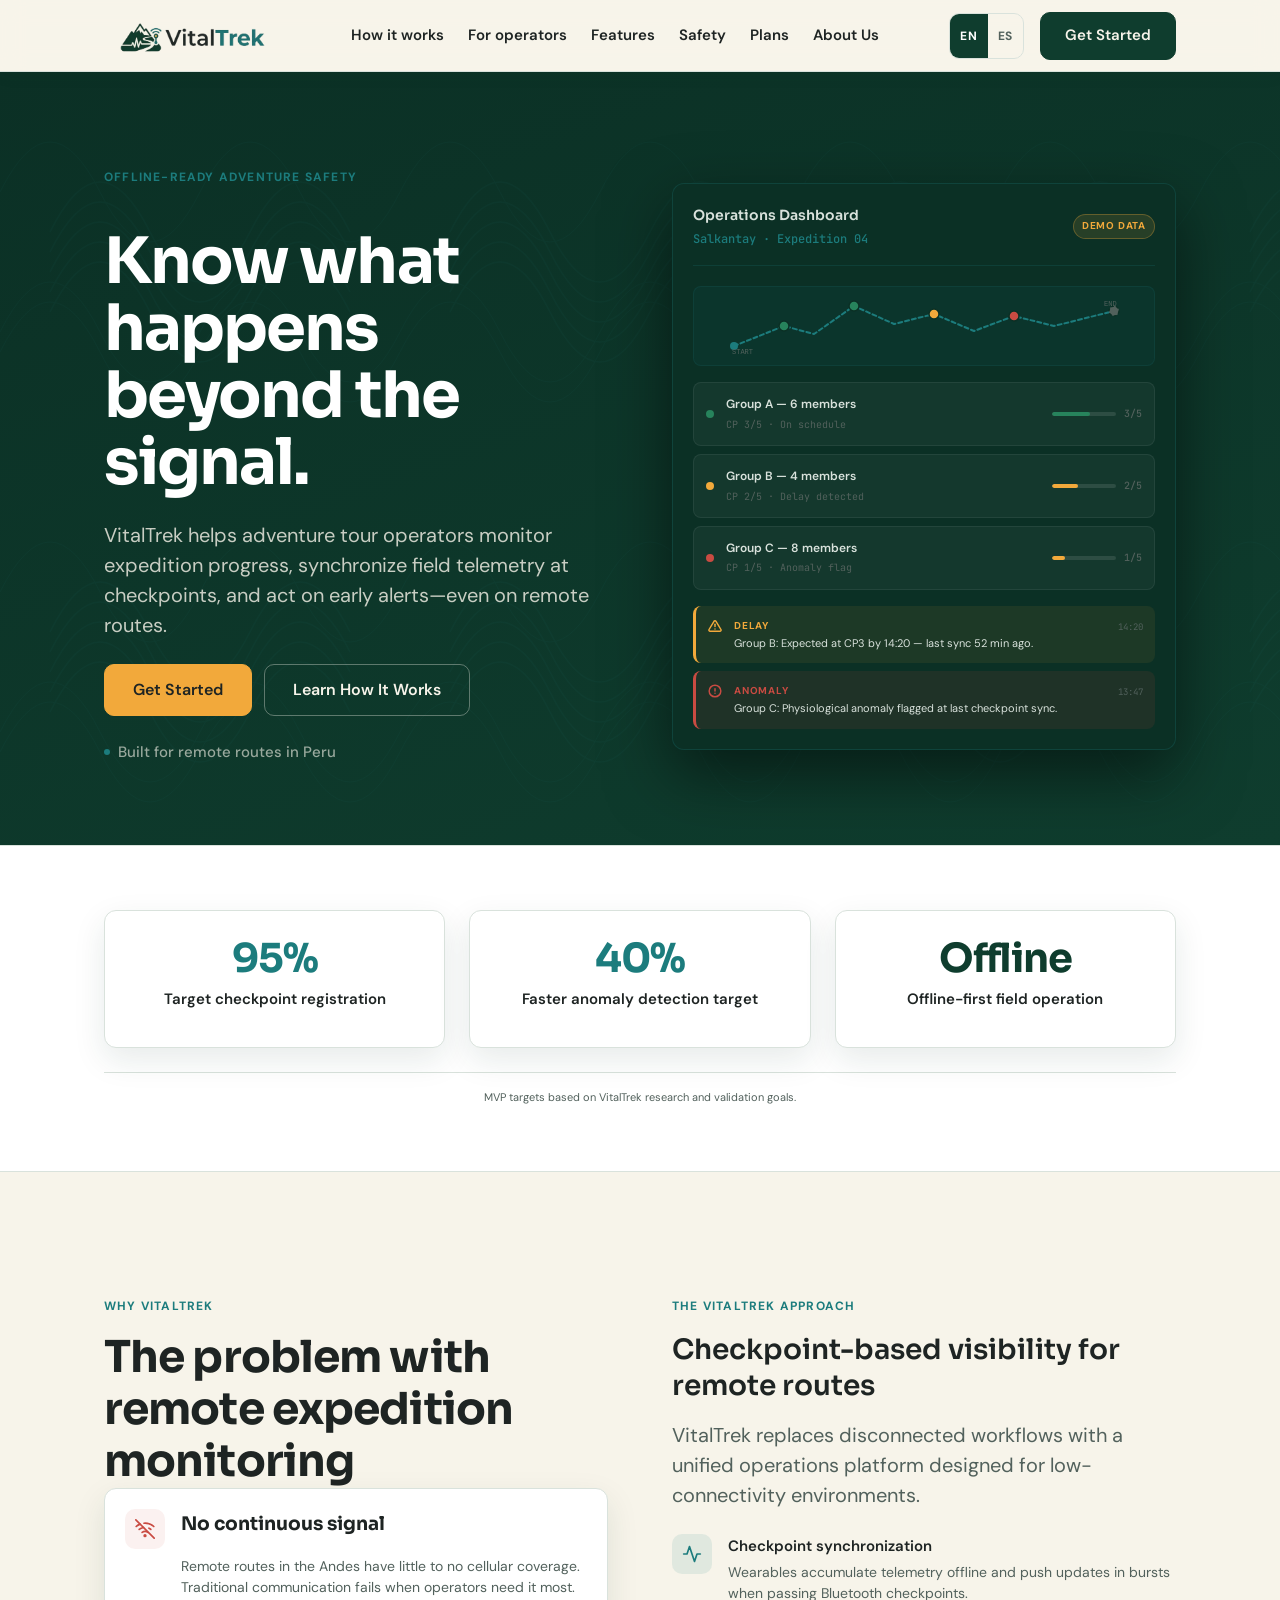
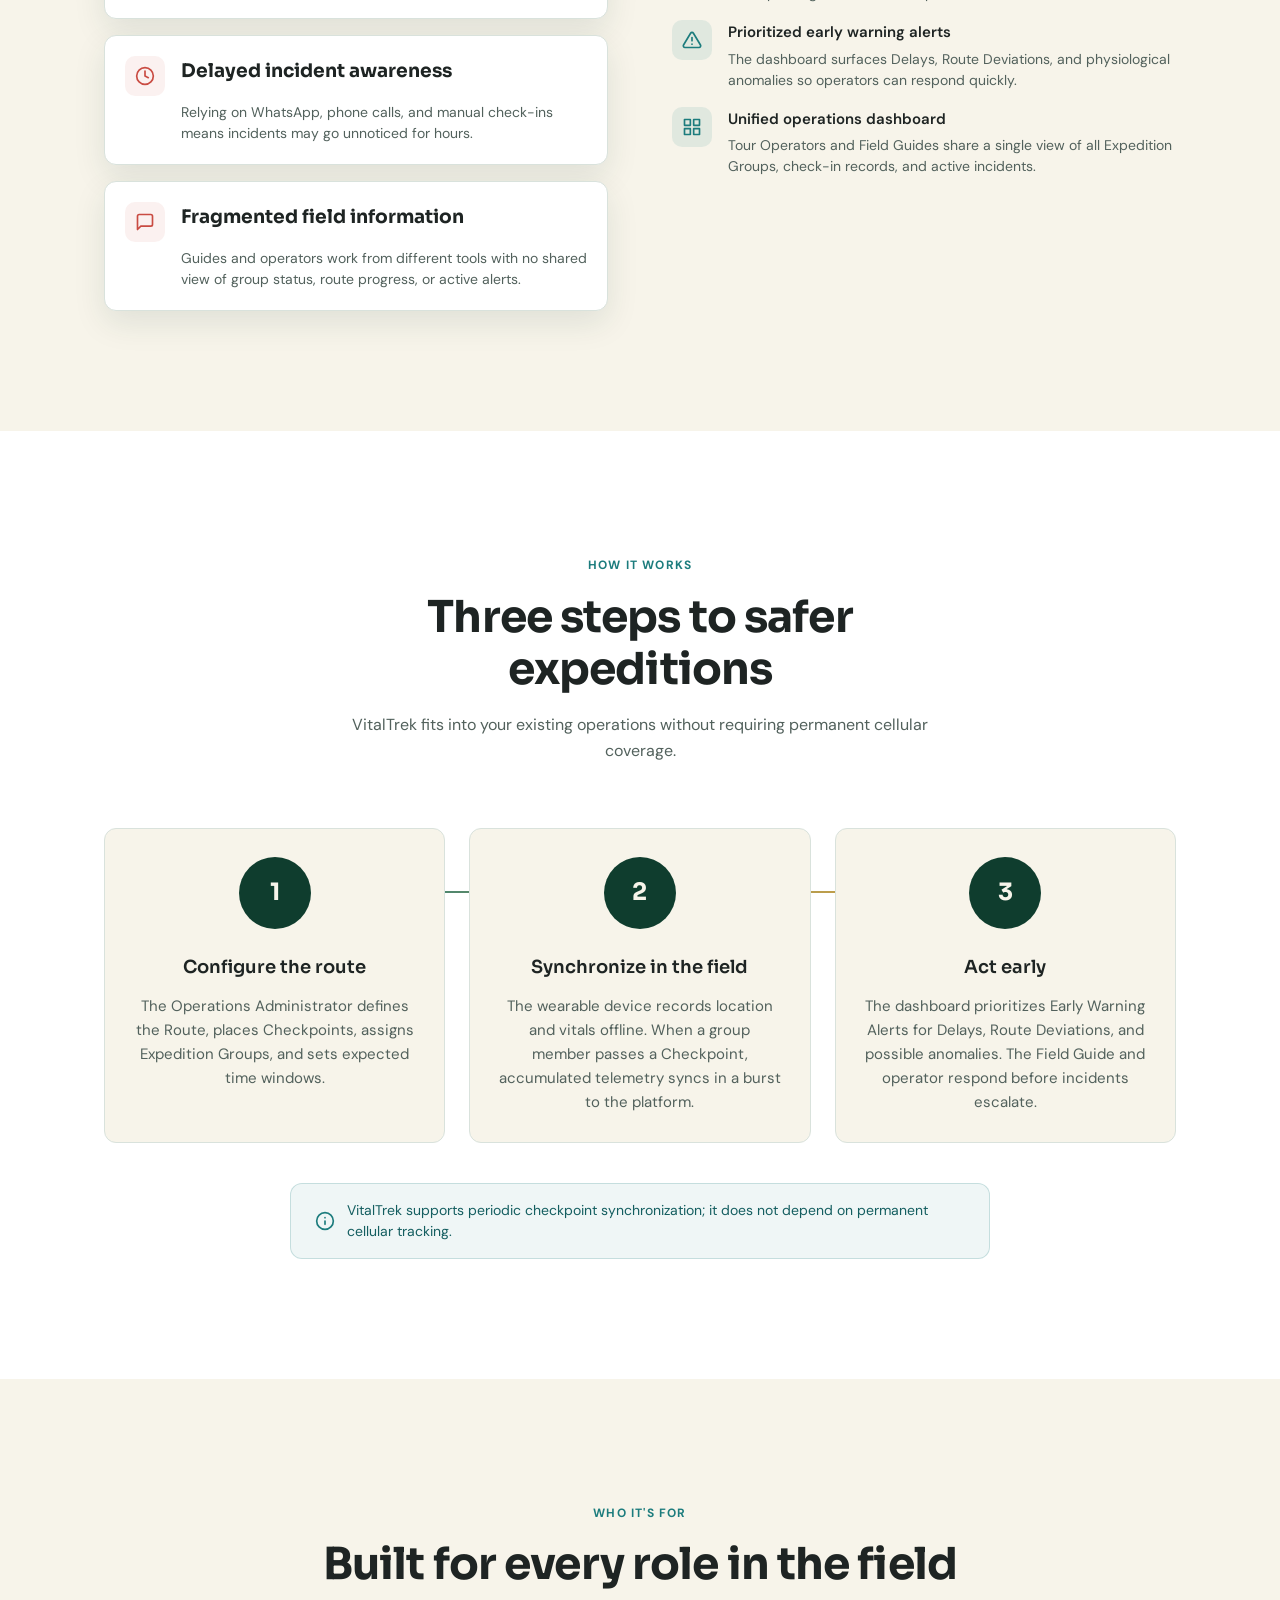
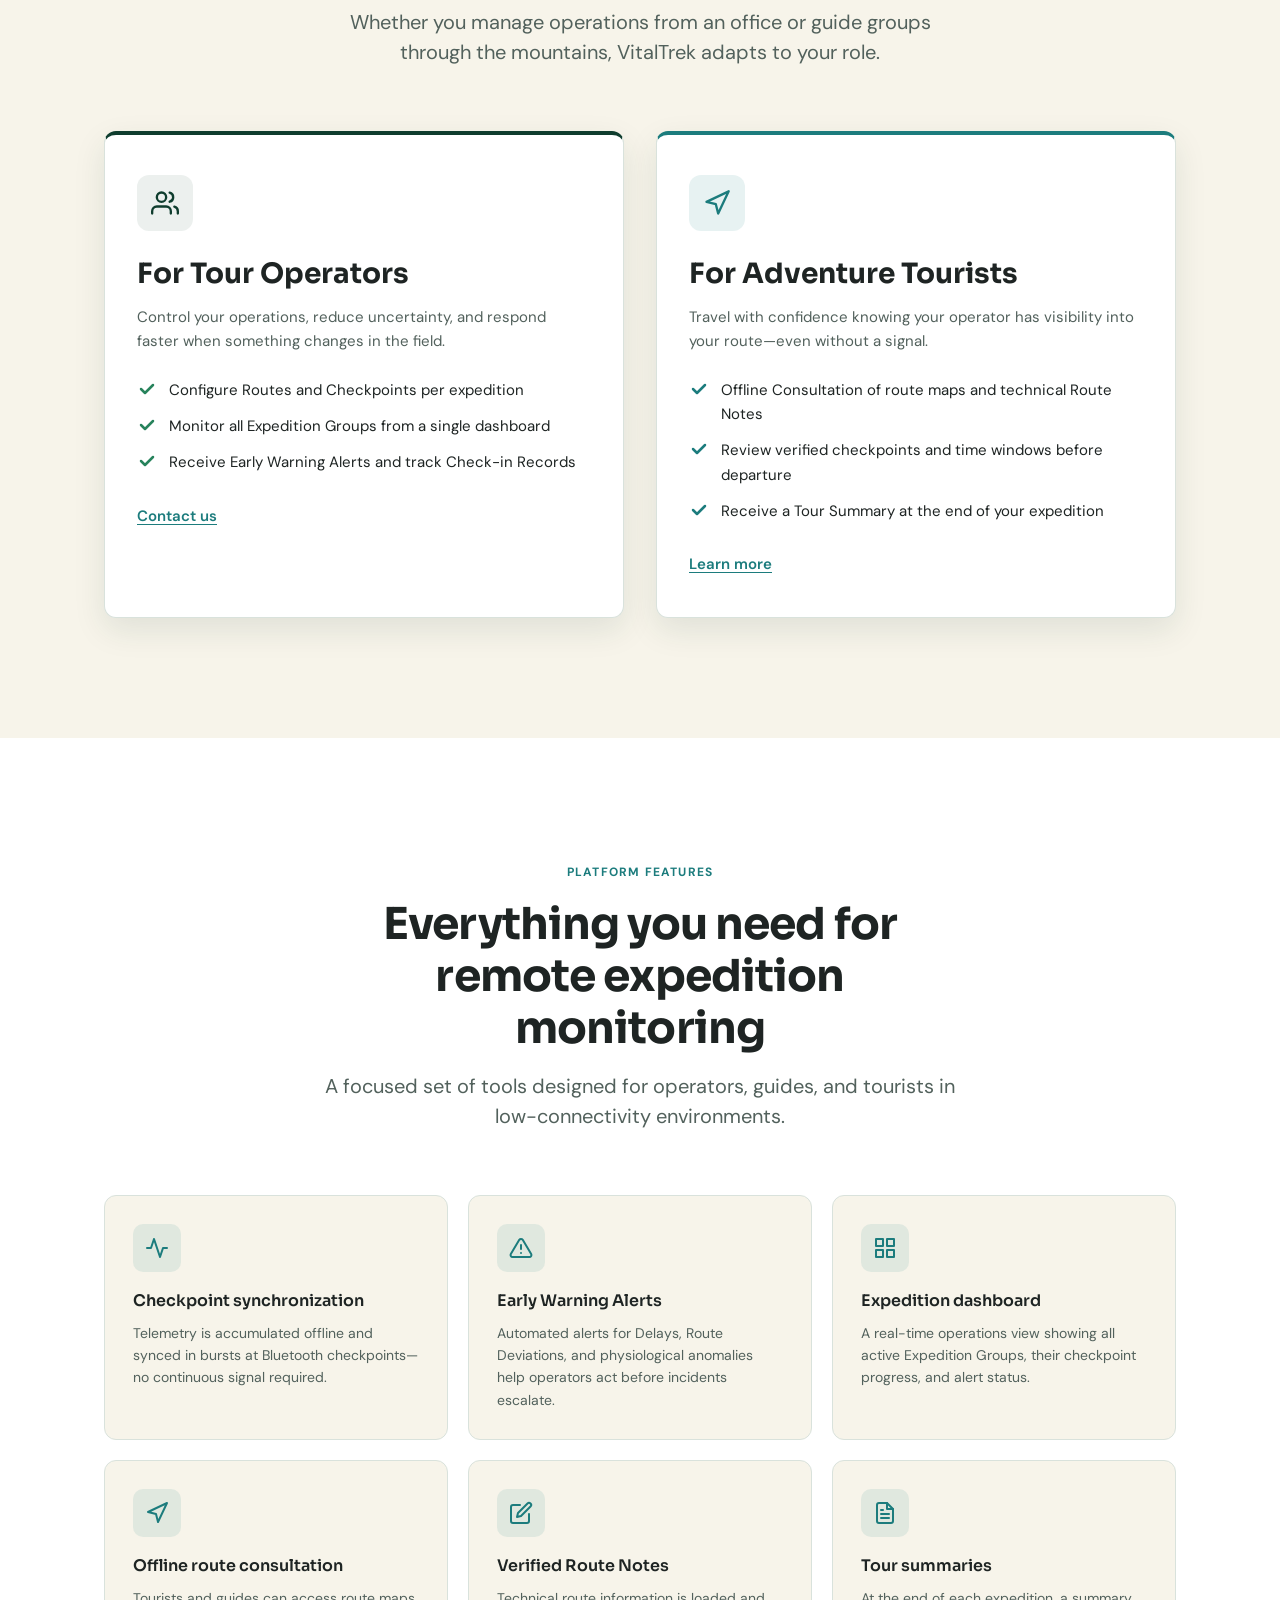
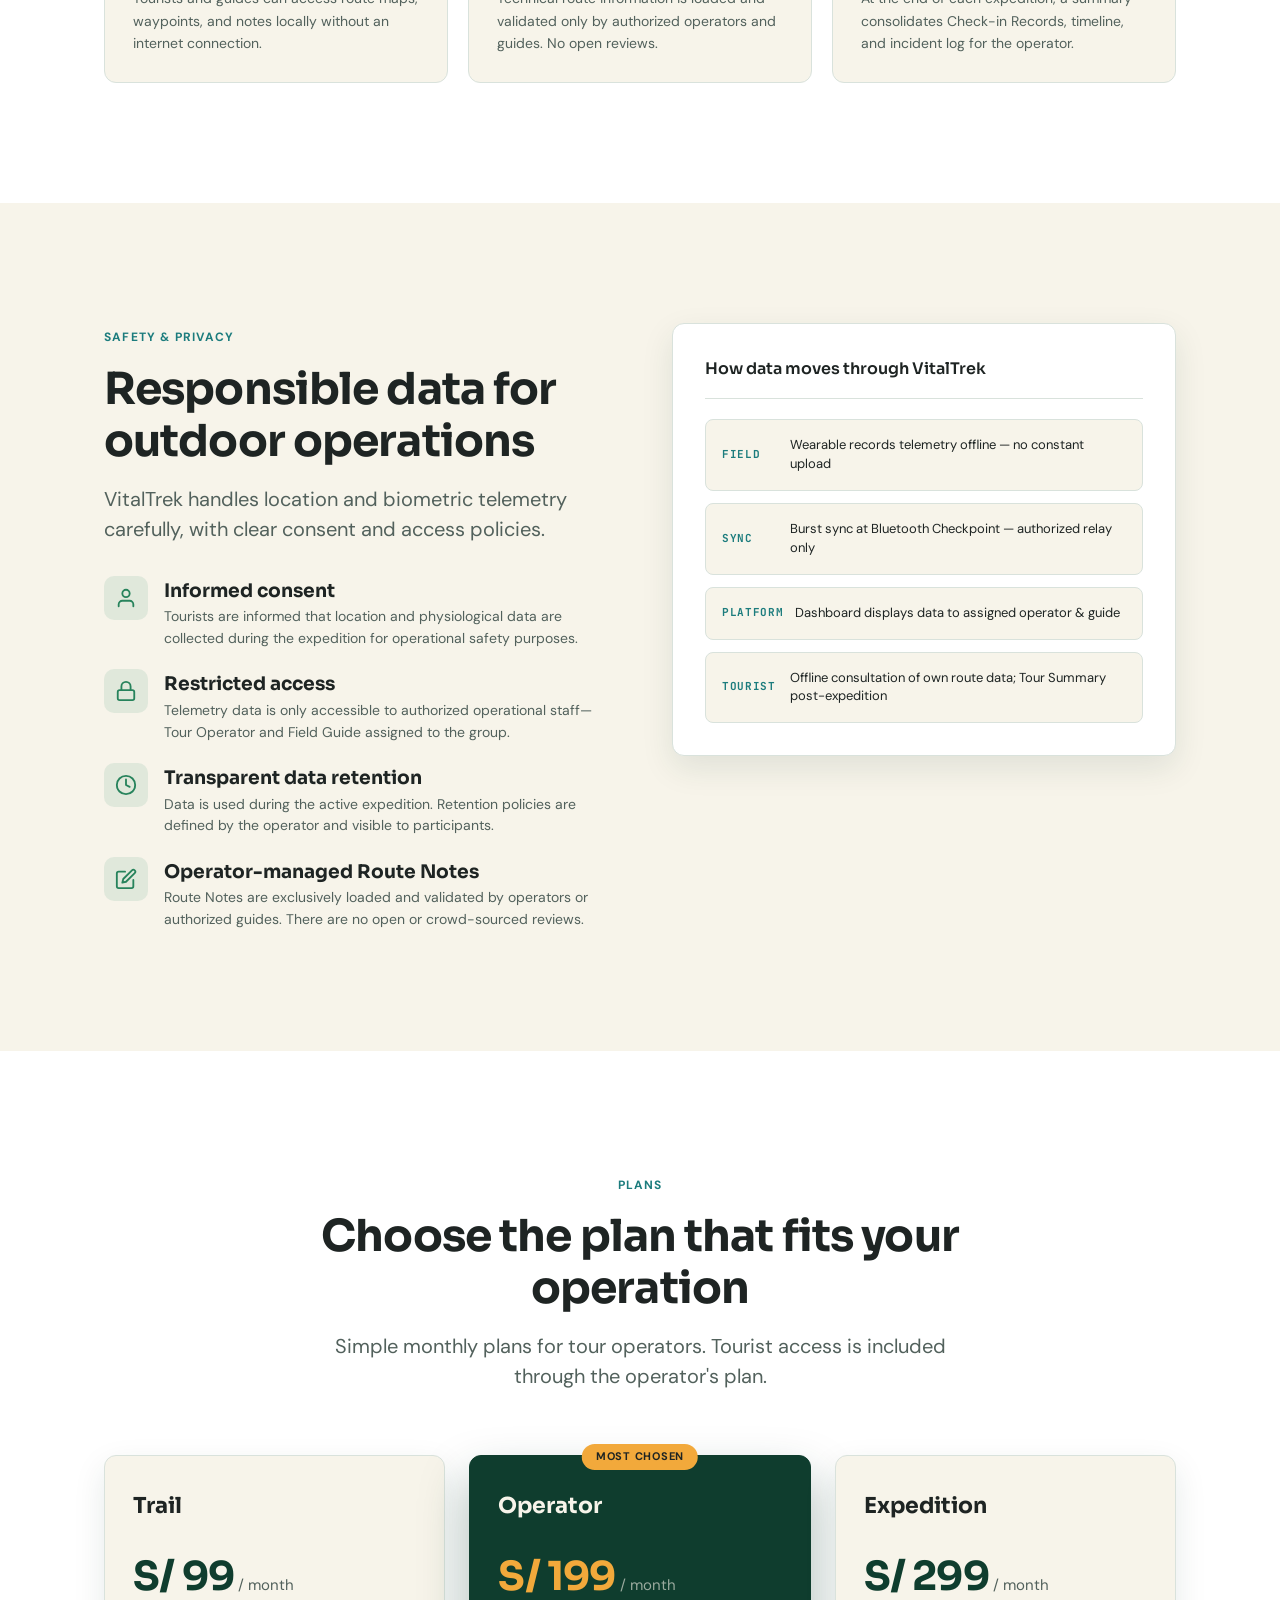
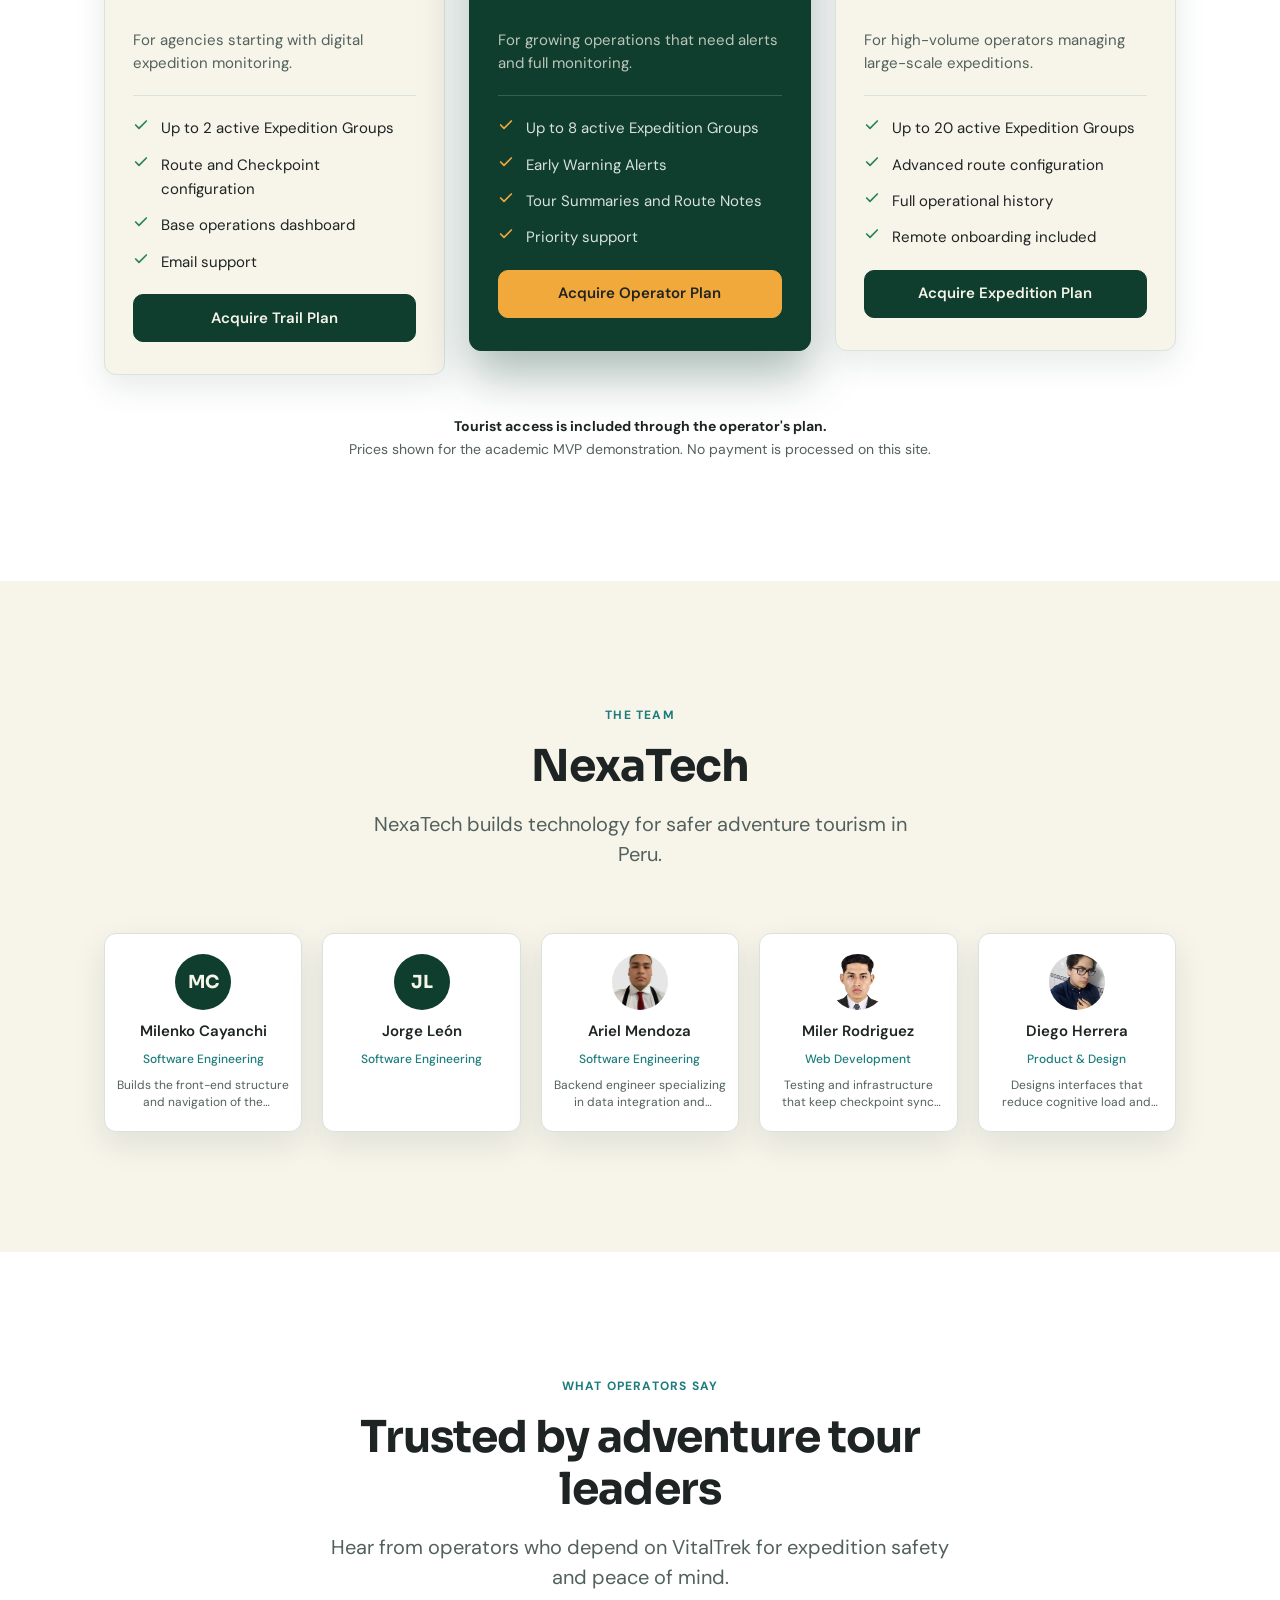
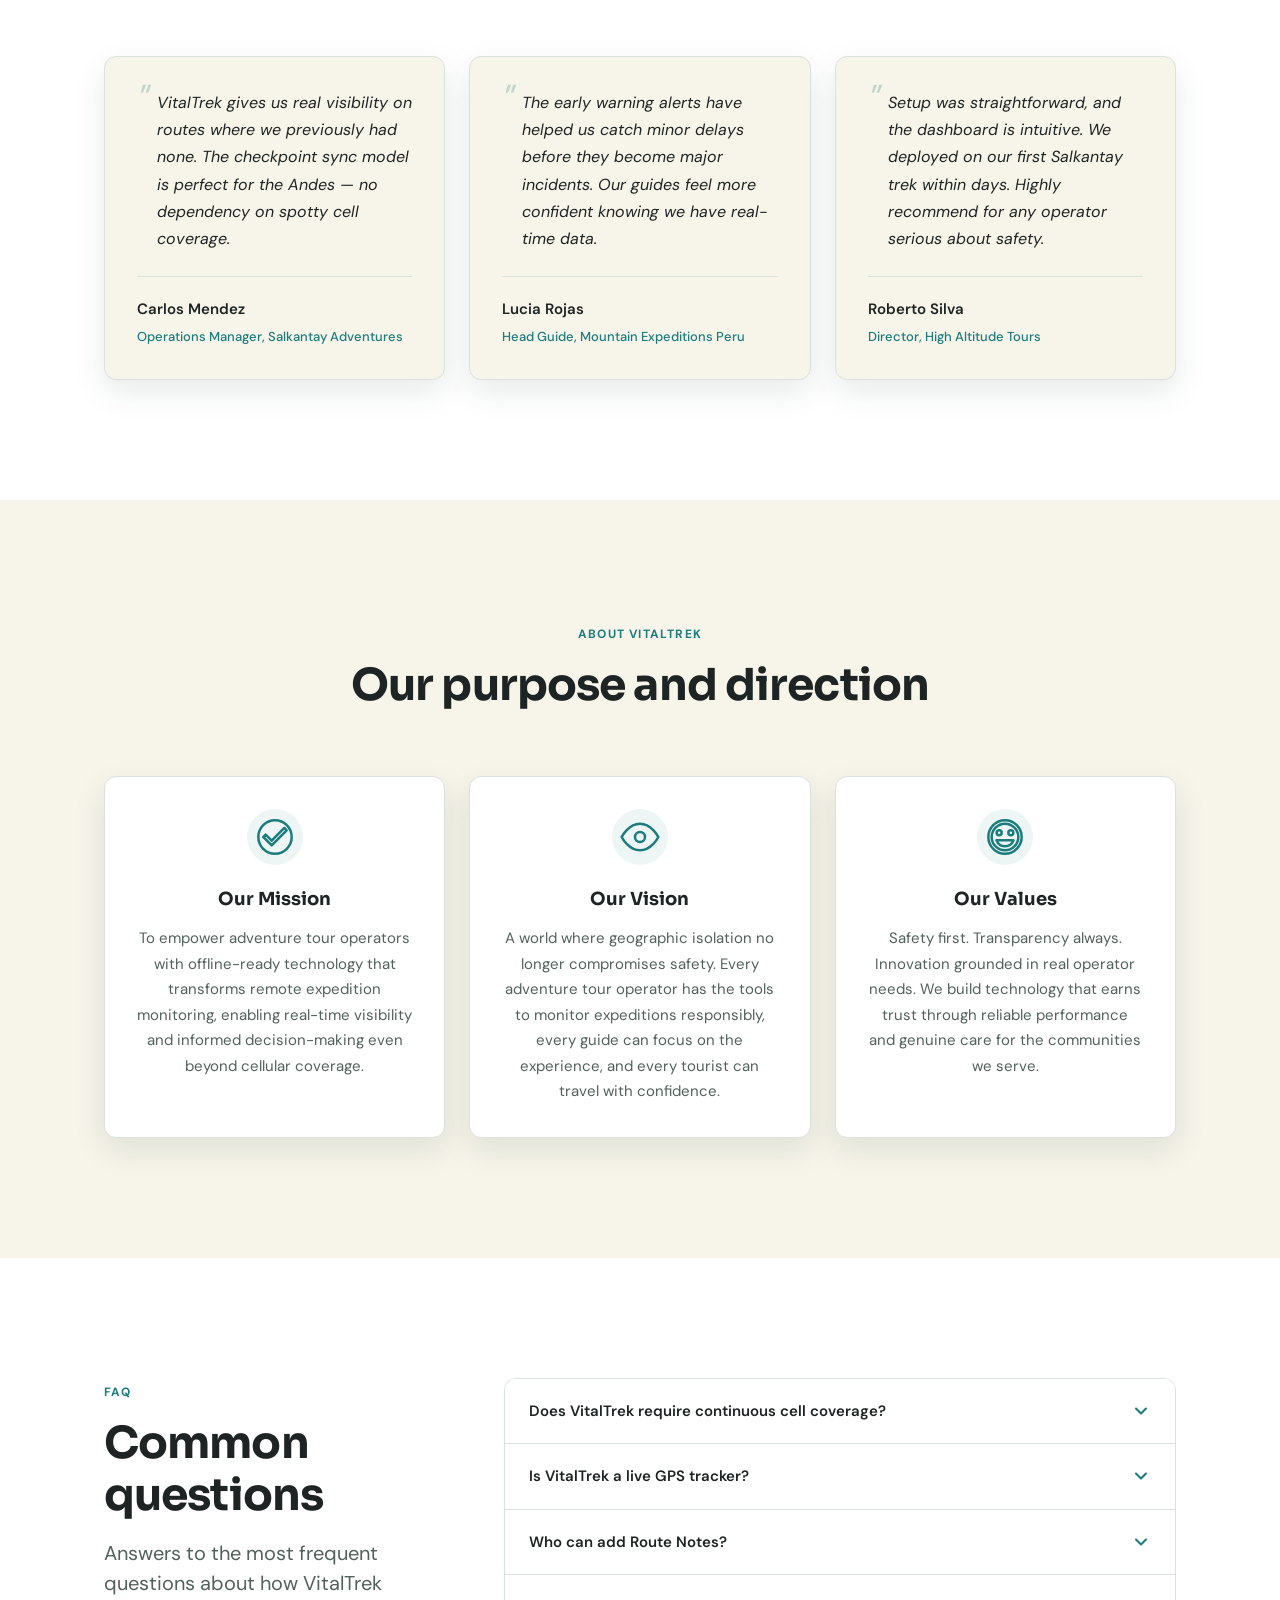
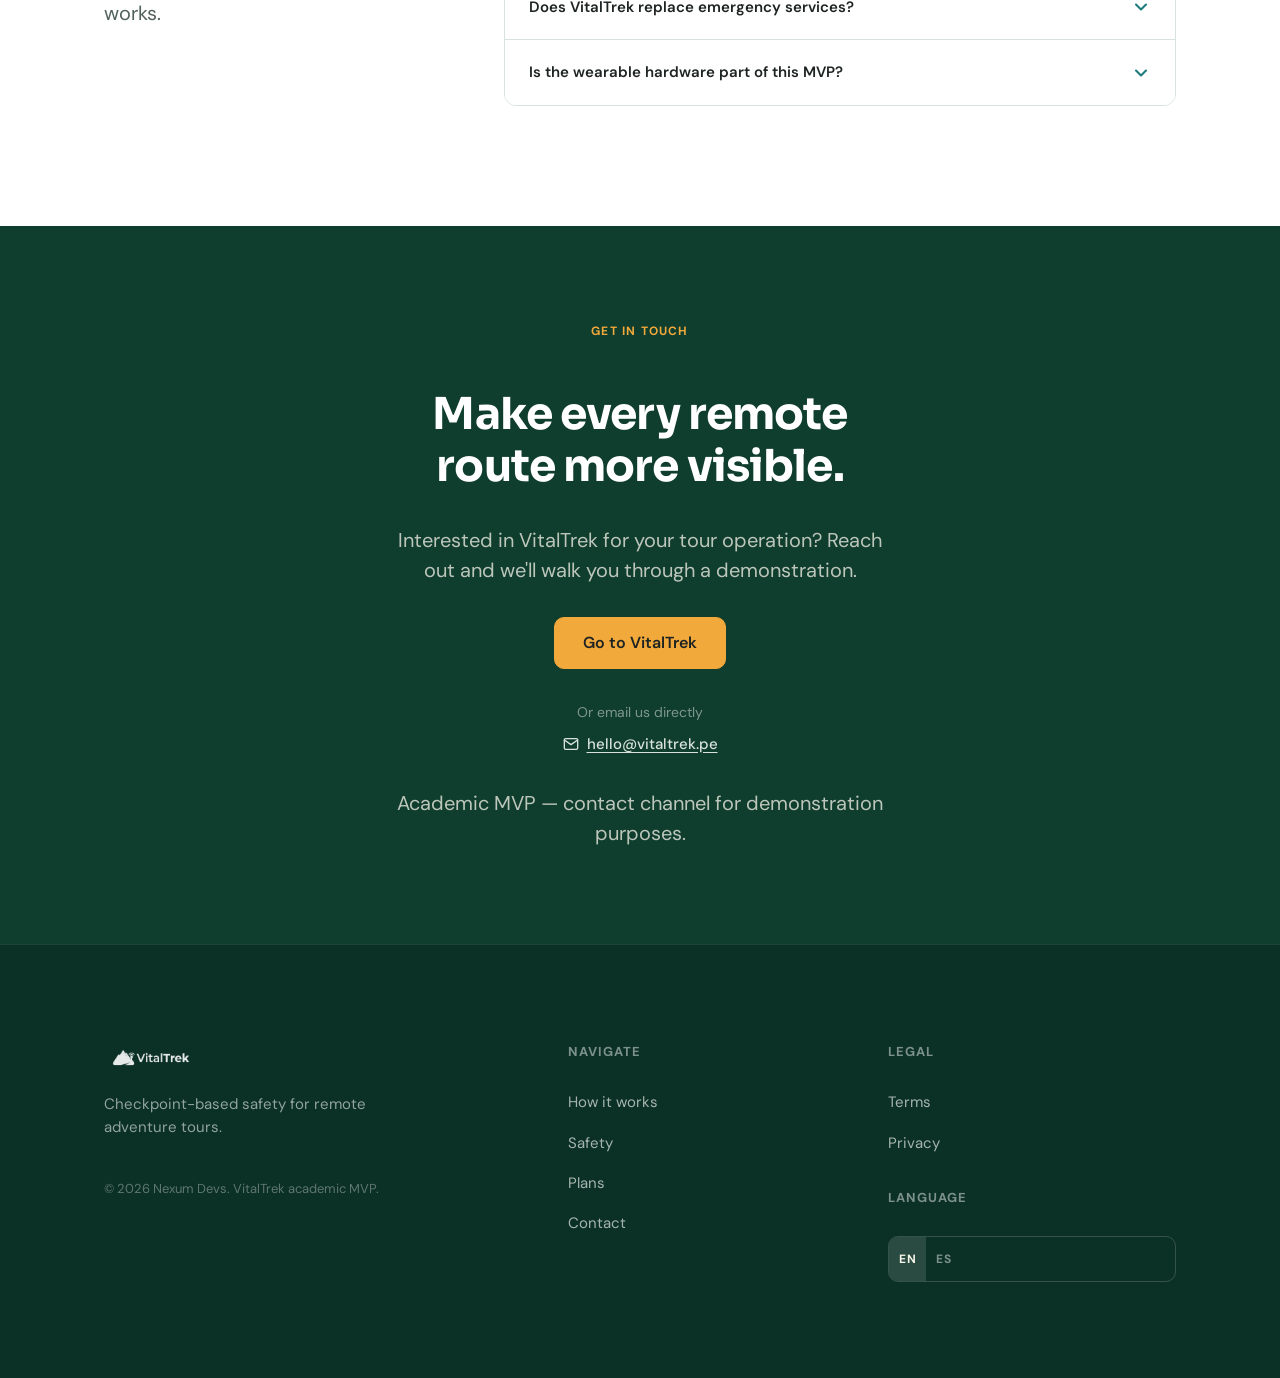
==== index.html @ 225055cf "fix(team): complete missing bio text in team cards One of the team cards had no bio line while the r" ====
<!DOCTYPE html>
<html lang="en" dir="ltr">

<head>
  <meta charset="UTF-8" />
  <meta name="viewport" content="width=device-width, initial-scale=1.0" />
  <meta name="color-scheme" content="light" />

  <!-- SEO -->
  <title>VitalTrek | Offline-ready safety for adventure tours</title>
  <meta name="description"
        content="VitalTrek helps adventure tour operators monitor remote expeditions through checkpoint synchronization, early alerts, and offline route information." />

  <meta name="keywords" content="adventure tourism safety, trekking monitoring, offline telemetry, checkpoint synchronization, tour operator, Peru" />
  <meta name="author" content="Nexum Devs" />
  <meta name="robots" content="index, follow" />
  <link rel="canonical" href="https://landing-page-phi-one-54.vercel.app/" />
  <link rel="alternate" hreflang="en-US" href="https://landing-page-phi-one-54.vercel.app/" />
  <link rel="alternate" hreflang="es-419" href="https://landing-page-phi-one-54.vercel.app/" />
  <link rel="alternate" hreflang="x-default" href="https://landing-page-phi-one-54.vercel.app/" />

  <!-- Open Graph -->
  <meta property="og:type" content="website" />
  <meta property="og:title" content="VitalTrek | Offline-ready safety for adventure tours" />
  <meta property="og:description"
        content="Monitor remote expeditions, synchronize telemetry at checkpoints, and act on early alerts — even beyond the signal." />
  <meta property="og:image" content="assets/images/brand/vitaltrek-logo.png" />
  <meta property="og:url" content="https://landing-page-phi-one-54.vercel.app/" />
  <meta property="og:locale" content="en_US" />
  <meta property="og:locale:alternate" content="es_419" />

  <!-- Twitter -->
  <meta name="twitter:card" content="summary_large_image" />
  <meta name="twitter:title" content="VitalTrek | Offline-ready safety for adventure tours" />
  <meta name="twitter:description" content="Monitor remote expeditions, synchronize telemetry at checkpoints, and act on early alerts beyond the signal." />
  <meta name="twitter:image" content="assets/images/brand/vitaltrek-logo.png" />

  <!-- Favicon -->
  <link rel="icon" type="image/png" href="assets/images/brand/vitaltrek-mark.png" />

  <!-- Stylesheets -->
  <link rel="stylesheet" href="css/reset.css" />
  <link rel="stylesheet" href="css/tokens.css" />
  <link rel="stylesheet" href="css/main.css" />
  <link rel="stylesheet" href="css/responsive.css" />

  <!-- Schema.org JSON-LD -->
  <script type="application/ld+json">
    {
      "@context": "https://schema.org",
      "@type": "SoftwareApplication",
      "name": "VitalTrek",
      "description": "Platform for monitoring adventure tour expeditions through checkpoint synchronization and early warning alerts.",
      "applicationCategory": "BusinessApplication",
      "operatingSystem": "Web",
      "offers": {
        "@type": "Offer",
        "priceCurrency": "PEN",
        "price": "99"
      },
      "creator": {
        "@type": "Organization",
        "name": "NexaTech",
        "url": "https://vitaltrek.pe"
      }
    }
  </script>
</head>

<body id="top">

<!-- Skip link (a11y) -->
<a class="skip-link" href="#main-content" data-i18n="skipToContent">Skip to main content</a>

<!-- ════════════════════════════════════════════
     HEADER
     ════════════════════════════════════════════ -->
<header class="site-header" role="banner">
  <div class="container header-inner">

    <!-- Logo -->
    <a href="#home" class="header-logo" aria-label="VitalTrek — home">
      <img src="assets/images/brand/vitaltrek-logo.png" alt="VitalTrek" width="200" height="40" />
    </a>

    <!-- Primary nav (desktop) -->
    <nav class="site-nav" aria-label="Primary navigation">
      <a href="#how-it-works" data-i18n="navHowItWorks">How it works</a>
      <a href="#for-operators" data-i18n="navOperators">For operators</a>
      <a href="#features" data-i18n="navFeatures">Features</a>
      <a href="#safety" data-i18n="navSafety">Safety</a>
      <a href="#plans" data-i18n="navPlans">Plans</a>
      <a href="#about" data-i18n="navAbout">About Us</a>
    </nav>

    <!-- Header actions -->
    <div class="header-actions">
      <!-- Language toggle -->
      <div class="lang-toggle" role="group" aria-label="Select language" data-i18n-aria-label="langToggleLabel">
        <button class="lang-btn is-active" data-lang="en" aria-pressed="true" data-i18n="langEN">EN</button>
        <button class="lang-btn" data-lang="es" aria-pressed="false" data-i18n="langES">ES</button>
      </div>

      <!-- CTA button -->
      <a href="#contact" class="btn btn--primary-light" data-i18n="navGetStarted">Get Started</a>

      <!-- Hamburger -->
      <button id="menu-toggle" class="menu-toggle" aria-expanded="false" aria-controls="mobile-nav"
              aria-label="Open navigation menu" data-i18n-aria-label="menuOpenLabel">
        <span class="bar" aria-hidden="true"></span>
        <span class="bar" aria-hidden="true"></span>
        <span class="bar" aria-hidden="true"></span>
      </button>
    </div>
  </div>
</header>

<!-- Mobile nav drawer -->
<nav id="mobile-nav" class="mobile-nav" aria-label="Mobile navigation">
  <a href="#how-it-works" data-i18n="navHowItWorks">How it works</a>
  <a href="#for-operators" data-i18n="navOperators">For operators</a>
  <a href="#features" data-i18n="navFeatures">Features</a>
  <a href="#safety" data-i18n="navSafety">Safety</a>
  <a href="#plans" data-i18n="navPlans">Plans</a>
  <a href="#about" data-i18n="navAbout">About Us</a>
  <a href="#faq" data-i18n="navFAQ">FAQ</a>
  <a href="#contact" class="btn btn--primary-light" data-i18n="navGetStarted">Get Started</a>
  <div class="lang-toggle" role="group" aria-label="Select language">
    <button class="lang-btn is-active" data-lang="en" aria-pressed="true" data-i18n="langEN">EN</button>
    <button class="lang-btn" data-lang="es" aria-pressed="false" data-i18n="langES">ES</button>
  </div>
</nav>

<main id="main-content">

  <!-- ════════════════════════════════════════════
       HERO
       ════════════════════════════════════════════ -->
  <section id="home" class="hero-section" aria-labelledby="hero-h1">
    <div class="hero-topo" aria-hidden="true"></div>

    <div class="container hero-inner">
      <!-- Content column -->
      <div class="hero-content">
        <span class="eyebrow eyebrow--teal" data-i18n="heroEyebrow">OFFLINE-READY ADVENTURE SAFETY</span>

        <h1 id="hero-h1" class="display-h1" data-i18n="heroH1">
          Know what happens beyond the signal.
        </h1>

        <p class="lead lead--light" data-i18n="heroLead">
          VitalTrek helps adventure tour operators monitor expedition progress, synchronize field telemetry at
          checkpoints, and act on early alerts—even on remote routes.
        </p>

        <div class="hero-ctas">
          <a href="#contact" class="btn btn--primary-dark btn--hero" data-i18n="heroCTAPrimary">Get Started</a>
          <a href="#how-it-works" class="btn btn--secondary-dark btn--hero" data-i18n="heroCTASecondary">Learn How It Works
            works</a>
        </div>

        <div class="hero-microproof">
          <span class="dot" aria-hidden="true"></span>
          <span data-i18n="heroMicroproof">Built for remote routes in Peru</span>
        </div>
      </div>

      <!-- Dashboard mockup -->
      <div class="dashboard-mockup" role="img" aria-label="Operations dashboard demo — demo data only">

        <div class="mockup-header">
          <div>
            <div class="mockup-title" data-i18n="mockupTitle">Operations Dashboard</div>
            <div class="mockup-title">
              <span data-i18n="mockupRoute">Salkantay · Expedition 04</span>
            </div>
          </div>
          <span class="demo-badge" data-i18n="demoBadge">Demo data</span>
        </div>

        <!-- Mini abstract route map -->
        <div class="mockup-map" aria-hidden="true">
          <svg viewBox="0 0 420 60" fill="none" xmlns="http://www.w3.org/2000/svg">
            <!-- Route line -->
            <path d="M20,50 L70,30 L100,38 L140,10 L180,28 L220,18 L260,35 L300,20 L340,30 L400,15" stroke="#1C7C7D"
                  stroke-width="2" stroke-linecap="round" stroke-linejoin="round" stroke-dasharray="4 3" />
            <!-- Checkpoints -->
            <circle cx="70" cy="30" r="5" fill="#27835C" stroke="#0B3025" stroke-width="1.5" />
            <circle cx="140" cy="10" r="5" fill="#27835C" stroke="#0B3025" stroke-width="1.5" />
            <circle cx="220" cy="18" r="5" fill="#F2A93B" stroke="#0B3025" stroke-width="1.5" />
            <circle cx="300" cy="20" r="5" fill="#C94B42" stroke="#0B3025" stroke-width="1.5" />
            <circle cx="400" cy="15" r="5" fill="#52615C" stroke="#0B3025" stroke-width="1.5"
                    stroke-dasharray="3 2" />
            <!-- Start / end markers -->
            <circle cx="20" cy="50" r="4" fill="#1C7C7D" />
            <text x="18" y="58" font-size="7" fill="#52615C" font-family="monospace">START</text>
            <text x="390" y="10" font-size="7" fill="#52615C" font-family="monospace">END</text>
          </svg>
        </div>

        <!-- Expedition groups list -->
        <div class="group-list" aria-label="Expedition groups status">

          <div class="group-item">
            <span class="group-indicator group-indicator--ok" aria-hidden="true"></span>
            <div class="group-info">
              <div class="group-name" data-i18n="group1Name">Group A — 6 members</div>
              <div class="group-meta" data-i18n="group1Meta">CP 3/5 · On schedule</div>
            </div>
            <div class="checkpoint-progress" aria-hidden="true">
              <div class="checkpoint-bar">
                <div class="checkpoint-fill" style="width: 60%"></div>
              </div>
              <span class="checkpoint-label">3/5</span>
            </div>
          </div>

          <div class="group-item">
            <span class="group-indicator group-indicator--warning" aria-hidden="true"></span>
            <div class="group-info">
              <div class="group-name" data-i18n="group2Name">Group B — 4 members</div>
              <div class="group-meta" data-i18n="group2Meta">CP 2/5 · Delay detected</div>
            </div>
            <div class="checkpoint-progress" aria-hidden="true">
              <div class="checkpoint-bar">
                <div class="checkpoint-fill checkpoint-fill--warning" style="width: 40%"></div>
              </div>
              <span class="checkpoint-label">2/5</span>
            </div>
          </div>

          <div class="group-item">
            <span class="group-indicator group-indicator--danger" aria-hidden="true"></span>
            <div class="group-info">
              <div class="group-name" data-i18n="group3Name">Group C — 8 members</div>
              <div class="group-meta" data-i18n="group3Meta">CP 1/5 · Anomaly flag</div>
            </div>
            <div class="checkpoint-progress" aria-hidden="true">
              <div class="checkpoint-bar">
                <div class="checkpoint-fill checkpoint-fill--warning" style="width: 20%"></div>
              </div>
              <span class="checkpoint-label">1/5</span>
            </div>
          </div>

        </div>

        <!-- Alerts -->
        <div class="alert-list" role="list" aria-label="Active alerts">

          <div class="alert-item alert-item--amber" role="listitem">
            <div class="alert-icon" aria-hidden="true">
              <svg width="14" height="14" viewBox="0 0 24 24" fill="none" stroke="#F2A93B" stroke-width="2.5"
                   stroke-linecap="round" stroke-linejoin="round">
                <path d="M10.29 3.86L1.82 18a2 2 0 001.71 3h16.94a2 2 0 001.71-3L13.71 3.86a2 2 0 00-3.42 0z" />
                <line x1="12" y1="9" x2="12" y2="13" />
                <line x1="12" y1="17" x2="12.01" y2="17" />
              </svg>
            </div>
            <div class="alert-text">
              <div class="alert-label" data-i18n="alertDelayLabel">DELAY</div>
              <div class="alert-msg" data-i18n="alertDelayMsg">Group B: Expected at CP3 by 14:20 — last sync 52 min
                ago.</div>
            </div>
            <span class="alert-time" aria-hidden="true">14:20</span>
          </div>

          <div class="alert-item alert-item--danger" role="listitem">
            <div class="alert-icon" aria-hidden="true">
              <svg width="14" height="14" viewBox="0 0 24 24" fill="none" stroke="#C94B42" stroke-width="2.5"
                   stroke-linecap="round" stroke-linejoin="round">
                <circle cx="12" cy="12" r="10" />
                <line x1="12" y1="8" x2="12" y2="12" />
                <line x1="12" y1="16" x2="12.01" y2="16" />
              </svg>
            </div>
            <div class="alert-text">
              <div class="alert-label" data-i18n="alertAnomalyLabel">ANOMALY</div>
              <div class="alert-msg" data-i18n="alertAnomalyMsg">Group C: Physiological anomaly flagged at last
                checkpoint sync.</div>
            </div>
            <span class="alert-time" aria-hidden="true">13:47</span>
          </div>

        </div>
      </div><!-- /dashboard-mockup -->
    </div>
  </section>

  <!-- ════════════════════════════════════════════
       TRUST STRIP
       ════════════════════════════════════════════ -->
  <section class="trust-section" aria-label="Key metrics">
    <div class="container">
      <div class="trust-inner">

        <article class="trust-card reveal">
          <div class="trust-metric" data-i18n="trust1Metric">95%</div>
          <div class="trust-label" data-i18n="trust1Label">Target checkpoint registration</div>
        </article>

        <article class="trust-card reveal">
          <div class="trust-metric" data-i18n="trust2Metric">40%</div>
          <div class="trust-label" data-i18n="trust2Label">Faster anomaly detection target</div>
        </article>

        <article class="trust-card reveal">
          <div class="trust-metric" style="color: var(--color-forest-900);" data-i18n="trust3Metric">Offline</div>
          <div class="trust-label" data-i18n="trust3Label">Offline-first field operation</div>
        </article>

      </div>
      <p class="trust-note" data-i18n="trustNote">
        MVP targets based on VitalTrek research and validation goals.
      </p>
    </div>
  </section>

  <!-- ════════════════════════════════════════════
       WHY VITALTREK
       ════════════════════════════════════════════ -->
  <section id="why-vitaltrek" class="section why-section" aria-labelledby="why-h2">
    <div class="container why-inner">

      <!-- Problem column -->
      <div class="why-problem reveal">
        <span class="eyebrow eyebrow--teal" data-i18n="whyEyebrow">WHY VITALTREK</span>
        <h2 id="why-h2" class="section-h2" data-i18n="whyH2">
          The problem with remote expedition monitoring
        </h2>

        <div class="pain-points">
          <!-- Pain point 1 -->
          <div class="pain-point">
            <div class="pain-icon" aria-hidden="true">
              <svg width="20" height="20" viewBox="0 0 24 24" fill="none" stroke="#C94B42" stroke-width="2"
                   stroke-linecap="round" stroke-linejoin="round">
                <line x1="1" y1="1" x2="23" y2="23" />
                <path d="M16.72 11.06A10.94 10.94 0 0119 12.55" />
                <path d="M5 12.55a10.94 10.94 0 015.17-2.39" />
                <path d="M10.71 5.05A16 16 0 0122.56 9" />
                <path d="M1.42 9a15.91 15.91 0 014.7-2.88" />
                <path d="M8.53 16.11a6 6 0 016.95 0" />
                <circle cx="12" cy="20" r="1" />
              </svg>
            </div>
            <div>
              <h3 data-i18n="painTitle1">No continuous signal</h3>
              <p data-i18n="painDesc1">Remote routes in the Andes have little to no cellular coverage. Traditional
                communication fails when operators need it most.</p>
            </div>
          </div>

          <!-- Pain point 2 -->
          <div class="pain-point">
            <div class="pain-icon" aria-hidden="true">
              <svg width="20" height="20" viewBox="0 0 24 24" fill="none" stroke="#C94B42" stroke-width="2"
                   stroke-linecap="round" stroke-linejoin="round">
                <circle cx="12" cy="12" r="10" />
                <polyline points="12 6 12 12 16 14" />
              </svg>
            </div>
            <div>
              <h3 data-i18n="painTitle2">Delayed incident awareness</h3>
              <p data-i18n="painDesc2">Relying on WhatsApp, phone calls, and manual check-ins means incidents may go
                unnoticed for hours.</p>
            </div>
          </div>

          <!-- Pain point 3 -->
          <div class="pain-point">
            <div class="pain-icon" aria-hidden="true">
              <svg width="20" height="20" viewBox="0 0 24 24" fill="none" stroke="#C94B42" stroke-width="2"
                   stroke-linecap="round" stroke-linejoin="round">
                <path d="M21 15a2 2 0 01-2 2H7l-4 4V5a2 2 0 012-2h14a2 2 0 012 2z" />
              </svg>
            </div>
            <div>
              <h3 data-i18n="painTitle3">Fragmented field information</h3>
              <p data-i18n="painDesc3">Guides and operators work from different tools with no shared view of group
                status, route progress, or active alerts.</p>
            </div>
          </div>
        </div>
      </div>

      <!-- Solution column -->
      <div class="why-solution reveal">
        <span class="eyebrow eyebrow--teal" data-i18n="solutionEyebrow">THE VITALTREK APPROACH</span>
        <h3 class="section-h3" data-i18n="solutionTitle">Checkpoint-based visibility for remote routes</h3>
        <p class="lead" data-i18n="solutionLead">VitalTrek replaces disconnected workflows with a unified operations
          platform designed for low-connectivity environments.</p>

        <div class="solution-points">
          <!-- Solution 1 -->
          <div class="solution-point">
            <div class="solution-icon" aria-hidden="true">
              <svg width="20" height="20" viewBox="0 0 24 24" fill="none" stroke="#1C7C7D" stroke-width="2"
                   stroke-linecap="round" stroke-linejoin="round">
                <polyline points="22 12 18 12 15 21 9 3 6 12 2 12" />
              </svg>
            </div>
            <div>
              <h4 data-i18n="solutionPoint1Title">Checkpoint synchronization</h4>
              <p data-i18n="solutionPoint1Desc">Wearables accumulate telemetry offline and push updates in bursts when
                passing Bluetooth checkpoints.</p>
            </div>
          </div>

          <!-- Solution 2 -->
          <div class="solution-point">
            <div class="solution-icon" aria-hidden="true">
              <svg width="20" height="20" viewBox="0 0 24 24" fill="none" stroke="#1C7C7D" stroke-width="2"
                   stroke-linecap="round" stroke-linejoin="round">
                <path d="M10.29 3.86L1.82 18a2 2 0 001.71 3h16.94a2 2 0 001.71-3L13.71 3.86a2 2 0 00-3.42 0z" />
                <line x1="12" y1="9" x2="12" y2="13" />
                <line x1="12" y1="17" x2="12.01" y2="17" />
              </svg>
            </div>
            <div>
              <h4 data-i18n="solutionPoint2Title">Prioritized early warning alerts</h4>
              <p data-i18n="solutionPoint2Desc">The dashboard surfaces Delays, Route Deviations, and physiological
                anomalies so operators can respond quickly.</p>
            </div>
          </div>

          <!-- Solution 3 -->
          <div class="solution-point">
            <div class="solution-icon" aria-hidden="true">
              <svg width="20" height="20" viewBox="0 0 24 24" fill="none" stroke="#1C7C7D" stroke-width="2"
                   stroke-linecap="round" stroke-linejoin="round">
                <rect x="3" y="3" width="7" height="7" />
                <rect x="14" y="3" width="7" height="7" />
                <rect x="14" y="14" width="7" height="7" />
                <rect x="3" y="14" width="7" height="7" />
              </svg>
            </div>
            <div>
              <h4 data-i18n="solutionPoint3Title">Unified operations dashboard</h4>
              <p data-i18n="solutionPoint3Desc">Tour Operators and Field Guides share a single view of all Expedition
                Groups, check-in records, and active incidents.</p>
            </div>
          </div>
        </div>
      </div>

    </div>
  </section>

  <!-- ════════════════════════════════════════════
       HOW IT WORKS
       ════════════════════════════════════════════ -->
  <section id="how-it-works" class="section how-section" aria-labelledby="how-h2">
    <div class="container">
      <div class="how-inner">
        <header class="how-header">
          <span class="eyebrow eyebrow--teal" data-i18n="howEyebrow">HOW IT WORKS</span>
          <h2 id="how-h2" class="section-h2" data-i18n="howH2">Three steps to safer expeditions</h2>
          <p data-i18n="howLead">VitalTrek fits into your existing operations without requiring permanent cellular
            coverage.</p>
        </header>

        <div class="steps-grid" aria-label="How VitalTrek works">

          <article class="step-card reveal">
            <div class="step-number" aria-hidden="true">1</div>
            <h3 data-i18n="step1Title">Configure the route</h3>
            <p data-i18n="step1Desc">The Operations Administrator defines the Route, places Checkpoints, assigns
              Expedition Groups, and sets expected time windows.</p>
          </article>

          <article class="step-card reveal">
            <div class="step-number" aria-hidden="true">2</div>
            <h3 data-i18n="step2Title">Synchronize in the field</h3>
            <p data-i18n="step2Desc">The wearable device records location and vitals offline. When a group member
              passes a Checkpoint, accumulated telemetry syncs in a burst to the platform.</p>
          </article>

          <article class="step-card reveal">
            <div class="step-number" aria-hidden="true">3</div>
            <h3 data-i18n="step3Title">Act early</h3>
            <p data-i18n="step3Desc">The dashboard prioritizes Early Warning Alerts for Delays, Route Deviations, and
              possible anomalies. The Field Guide and operator respond before incidents escalate.</p>
          </article>

        </div>

        <div class="how-note" role="note">
          <svg width="20" height="20" viewBox="0 0 24 24" fill="none" stroke="currentColor" stroke-width="2"
               stroke-linecap="round" stroke-linejoin="round" aria-hidden="true">
            <circle cx="12" cy="12" r="10" />
            <line x1="12" y1="16" x2="12" y2="12" />
            <line x1="12" y1="8" x2="12.01" y2="8" />
          </svg>
          <p data-i18n="howNote">VitalTrek supports periodic checkpoint synchronization; it does not depend on
            permanent cellular tracking.</p>
        </div>
      </div>
    </div>
  </section>

  <!-- ════════════════════════════════════════════
       FOR OPERATORS / TOURISTS
       ════════════════════════════════════════════ -->
  <section id="for-operators" class="section for-operators-section" aria-labelledby="for-h2">
    <div class="container">
      <header class="for-header reveal">
        <span class="eyebrow eyebrow--teal" data-i18n="forEyebrow">WHO IT'S FOR</span>
        <h2 id="for-h2" class="section-h2" data-i18n="forH2">Built for every role in the field</h2>
        <p class="lead" data-i18n="forLead">Whether you manage operations from an office or guide groups through the
          mountains, VitalTrek adapts to your role.</p>
      </header>

      <div class="audience-grid">

        <!-- Tour Operators -->
        <article class="audience-card audience-card--operator reveal">
          <div class="audience-icon audience-icon--operator" aria-hidden="true">
            <svg width="28" height="28" viewBox="0 0 24 24" fill="none" stroke="currentColor" stroke-width="2"
                 stroke-linecap="round" stroke-linejoin="round">
              <path d="M17 21v-2a4 4 0 00-4-4H5a4 4 0 00-4 4v2" />
              <circle cx="9" cy="7" r="4" />
              <path d="M23 21v-2a4 4 0 00-3-3.87" />
              <path d="M16 3.13a4 4 0 010 7.75" />
            </svg>
          </div>
          <h3 data-i18n="operatorCardTitle">For Tour Operators</h3>
          <p data-i18n="operatorCardDesc">Control your operations, reduce uncertainty, and respond faster when
            something changes in the field.</p>
          <ul class="audience-benefits" aria-label="Operator benefits">
            <li class="benefit-item">
              <svg class="benefit-check" viewBox="0 0 20 20" fill="none" stroke="#27835C" stroke-width="2.5"
                   stroke-linecap="round" stroke-linejoin="round" aria-hidden="true">
                <polyline points="4 10 8 14 16 6" />
              </svg>
              <span data-i18n="operatorBenefit1">Configure Routes and Checkpoints per expedition</span>
            </li>
            <li class="benefit-item">
              <svg class="benefit-check" viewBox="0 0 20 20" fill="none" stroke="#27835C" stroke-width="2.5"
                   stroke-linecap="round" stroke-linejoin="round" aria-hidden="true">
                <polyline points="4 10 8 14 16 6" />
              </svg>
              <span data-i18n="operatorBenefit2">Monitor all Expedition Groups from a single dashboard</span>
            </li>
            <li class="benefit-item">
              <svg class="benefit-check" viewBox="0 0 20 20" fill="none" stroke="#27835C" stroke-width="2.5"
                   stroke-linecap="round" stroke-linejoin="round" aria-hidden="true">
                <polyline points="4 10 8 14 16 6" />
              </svg>
              <span data-i18n="operatorBenefit3">Receive Early Warning Alerts and track Check-in Records</span>
            </li>
          </ul>
          <a href="#contact" class="text-link" data-i18n="operatorCTA">Contact us
            <svg width="14" height="14" viewBox="0 0 24 24" fill="none" stroke="currentColor" stroke-width="2.5"
                 stroke-linecap="round" stroke-linejoin="round" aria-hidden="true">
              <line x1="5" y1="12" x2="19" y2="12" />
              <polyline points="12 5 19 12 12 19" />
            </svg>
          </a>
        </article>

        <!-- Adventure Tourists -->
        <article class="audience-card audience-card--tourist reveal">
          <div class="audience-icon audience-icon--tourist" aria-hidden="true">
            <svg width="28" height="28" viewBox="0 0 24 24" fill="none" stroke="currentColor" stroke-width="2"
                 stroke-linecap="round" stroke-linejoin="round">
              <polygon points="3 11 22 2 13 21 11 13 3 11" />
            </svg>
          </div>
          <h3 data-i18n="touristCardTitle">For Adventure Tourists</h3>
          <p data-i18n="touristCardDesc">Travel with confidence knowing your operator has visibility into your
            route—even without a signal.</p>
          <ul class="audience-benefits" aria-label="Tourist benefits">
            <li class="benefit-item">
              <svg class="benefit-check" viewBox="0 0 20 20" fill="none" stroke="#1C7C7D" stroke-width="2.5"
                   stroke-linecap="round" stroke-linejoin="round" aria-hidden="true">
                <polyline points="4 10 8 14 16 6" />
              </svg>
              <span data-i18n="touristBenefit1">Offline Consultation of route maps and technical Route Notes</span>
            </li>
            <li class="benefit-item">
              <svg class="benefit-check" viewBox="0 0 20 20" fill="none" stroke="#1C7C7D" stroke-width="2.5"
                   stroke-linecap="round" stroke-linejoin="round" aria-hidden="true">
                <polyline points="4 10 8 14 16 6" />
              </svg>
              <span data-i18n="touristBenefit2">Review verified checkpoints and time windows before departure</span>
            </li>
            <li class="benefit-item">
              <svg class="benefit-check" viewBox="0 0 20 20" fill="none" stroke="#1C7C7D" stroke-width="2.5"
                   stroke-linecap="round" stroke-linejoin="round" aria-hidden="true">
                <polyline points="4 10 8 14 16 6" />
              </svg>
              <span data-i18n="touristBenefit3">Receive a Tour Summary at the end of your expedition</span>
            </li>
          </ul>
          <a href="#contact" class="text-link" data-i18n="touristCTA">Learn more
            <svg width="14" height="14" viewBox="0 0 24 24" fill="none" stroke="currentColor" stroke-width="2.5"
                 stroke-linecap="round" stroke-linejoin="round" aria-hidden="true">
              <line x1="5" y1="12" x2="19" y2="12" />
              <polyline points="12 5 19 12 12 19" />
            </svg>
          </a>
        </article>

      </div>
    </div>
  </section>

  <!-- ════════════════════════════════════════════
       FEATURES
       ════════════════════════════════════════════ -->
  <section id="features" class="section features-section" aria-labelledby="feat-h2">
    <div class="container">
      <header class="features-header reveal">
        <span class="eyebrow eyebrow--teal" data-i18n="featEyebrow">PLATFORM FEATURES</span>
        <h2 id="feat-h2" class="section-h2" data-i18n="featH2">Everything you need for remote expedition monitoring
        </h2>
        <p class="lead" data-i18n="featLead">A focused set of tools designed for operators, guides, and tourists in
          low-connectivity environments.</p>
      </header>

      <div class="features-grid">

        <!-- Checkpoint sync -->
        <article class="feature-card reveal">
          <div class="feature-icon" aria-hidden="true">
            <svg width="24" height="24" viewBox="0 0 24 24" fill="none" stroke="currentColor" stroke-width="2"
                 stroke-linecap="round" stroke-linejoin="round">
              <polyline points="22 12 18 12 15 21 9 3 6 12 2 12" />
            </svg>
          </div>
          <h3 data-i18n="feat1Title">Checkpoint synchronization</h3>
          <p data-i18n="feat1Desc">Telemetry is accumulated offline and synced in bursts at Bluetooth checkpoints—no
            continuous signal required.</p>
        </article>

        <!-- Early warning alerts -->
        <article class="feature-card reveal">
          <div class="feature-icon" aria-hidden="true">
            <svg width="24" height="24" viewBox="0 0 24 24" fill="none" stroke="currentColor" stroke-width="2"
                 stroke-linecap="round" stroke-linejoin="round">
              <path d="M10.29 3.86L1.82 18a2 2 0 001.71 3h16.94a2 2 0 001.71-3L13.71 3.86a2 2 0 00-3.42 0z" />
              <line x1="12" y1="9" x2="12" y2="13" />
              <line x1="12" y1="17" x2="12.01" y2="17" />
            </svg>
          </div>
          <h3 data-i18n="feat2Title">Early Warning Alerts</h3>
          <p data-i18n="feat2Desc">Automated alerts for Delays, Route Deviations, and physiological anomalies help
            operators act before incidents escalate.</p>
        </article>

        <!-- Dashboard -->
        <article class="feature-card reveal">
          <div class="feature-icon" aria-hidden="true">
            <svg width="24" height="24" viewBox="0 0 24 24" fill="none" stroke="currentColor" stroke-width="2"
                 stroke-linecap="round" stroke-linejoin="round">
              <rect x="3" y="3" width="7" height="7" />
              <rect x="14" y="3" width="7" height="7" />
              <rect x="14" y="14" width="7" height="7" />
              <rect x="3" y="14" width="7" height="7" />
            </svg>
          </div>
          <h3 data-i18n="feat3Title">Expedition dashboard</h3>
          <p data-i18n="feat3Desc">A real-time operations view showing all active Expedition Groups, their checkpoint
            progress, and alert status.</p>
        </article>

        <!-- Offline consultation -->
        <article class="feature-card reveal">
          <div class="feature-icon" aria-hidden="true">
            <svg width="24" height="24" viewBox="0 0 24 24" fill="none" stroke="currentColor" stroke-width="2"
                 stroke-linecap="round" stroke-linejoin="round">
              <polygon points="3 11 22 2 13 21 11 13 3 11" />
            </svg>
          </div>
          <h3 data-i18n="feat4Title">Offline route consultation</h3>
          <p data-i18n="feat4Desc">Tourists and guides can access route maps, waypoints, and notes locally without an
            internet connection.</p>
        </article>

        <!-- Route notes -->
        <article class="feature-card reveal">
          <div class="feature-icon" aria-hidden="true">
            <svg width="24" height="24" viewBox="0 0 24 24" fill="none" stroke="currentColor" stroke-width="2"
                 stroke-linecap="round" stroke-linejoin="round">
              <path d="M11 4H4a2 2 0 00-2 2v14a2 2 0 002 2h14a2 2 0 002-2v-7" />
              <path d="M18.5 2.5a2.121 2.121 0 013 3L12 15l-4 1 1-4 9.5-9.5z" />
            </svg>
          </div>
          <h3 data-i18n="feat5Title">Verified Route Notes</h3>
          <p data-i18n="feat5Desc">Technical route information is loaded and validated only by authorized operators
            and guides. No open reviews.</p>
        </article>

        <!-- Tour summaries -->
        <article class="feature-card reveal">
          <div class="feature-icon" aria-hidden="true">
            <svg width="24" height="24" viewBox="0 0 24 24" fill="none" stroke="currentColor" stroke-width="2"
                 stroke-linecap="round" stroke-linejoin="round">
              <path d="M14 2H6a2 2 0 00-2 2v16a2 2 0 002 2h12a2 2 0 002-2V8z" />
              <polyline points="14 2 14 8 20 8" />
              <line x1="16" y1="13" x2="8" y2="13" />
              <line x1="16" y1="17" x2="8" y2="17" />
              <polyline points="10 9 9 9 8 9" />
            </svg>
          </div>
          <h3 data-i18n="feat6Title">Tour summaries</h3>
          <p data-i18n="feat6Desc">At the end of each expedition, a summary consolidates Check-in Records, timeline,
            and incident log for the operator.</p>
        </article>

      </div>
    </div>
  </section>

  <!-- ════════════════════════════════════════════
       SAFETY & PRIVACY
       ════════════════════════════════════════════ -->
  <section id="safety" class="section safety-section" aria-labelledby="safety-h2">
    <div class="container safety-inner">

      <!-- Content -->
      <div class="safety-content reveal">
        <span class="eyebrow eyebrow--teal" data-i18n="safetyEyebrow">SAFETY & PRIVACY</span>
        <h2 id="safety-h2" class="section-h2" data-i18n="safetyH2">Responsible data for outdoor operations</h2>
        <p class="lead" data-i18n="safetyLead">VitalTrek handles location and biometric telemetry carefully, with
          clear consent and access policies.</p>

        <div class="safety-points">

          <div class="safety-point">
            <div class="safety-point-icon" aria-hidden="true">
              <svg width="22" height="22" viewBox="0 0 24 24" fill="none" stroke="currentColor" stroke-width="2"
                   stroke-linecap="round" stroke-linejoin="round">
                <path d="M20 21v-2a4 4 0 00-4-4H8a4 4 0 00-4 4v2" />
                <circle cx="12" cy="7" r="4" />
              </svg>
            </div>
            <div>
              <h3 data-i18n="safetyPoint1Title">Informed consent</h3>
              <p data-i18n="safetyPoint1Desc">Tourists are informed that location and physiological data are collected
                during the expedition for operational safety purposes.</p>
            </div>
          </div>

          <div class="safety-point">
            <div class="safety-point-icon" aria-hidden="true">
              <svg width="22" height="22" viewBox="0 0 24 24" fill="none" stroke="currentColor" stroke-width="2"
                   stroke-linecap="round" stroke-linejoin="round">
                <rect x="3" y="11" width="18" height="11" rx="2" ry="2" />
                <path d="M7 11V7a5 5 0 0110 0v4" />
              </svg>
            </div>
            <div>
              <h3 data-i18n="safetyPoint2Title">Restricted access</h3>
              <p data-i18n="safetyPoint2Desc">Telemetry data is only accessible to authorized operational staff—Tour
                Operator and Field Guide assigned to the group.</p>
            </div>
          </div>

          <div class="safety-point">
            <div class="safety-point-icon" aria-hidden="true">
              <svg width="22" height="22" viewBox="0 0 24 24" fill="none" stroke="currentColor" stroke-width="2"
                   stroke-linecap="round" stroke-linejoin="round">
                <circle cx="12" cy="12" r="10" />
                <polyline points="12 6 12 12 16 14" />
              </svg>
            </div>
            <div>
              <h3 data-i18n="safetyPoint3Title">Transparent data retention</h3>
              <p data-i18n="safetyPoint3Desc">Data is used during the active expedition. Retention policies are
                defined by the operator and visible to participants.</p>
            </div>
          </div>

          <div class="safety-point">
            <div class="safety-point-icon" aria-hidden="true">
              <svg width="22" height="22" viewBox="0 0 24 24" fill="none" stroke="currentColor" stroke-width="2"
                   stroke-linecap="round" stroke-linejoin="round">
                <path d="M11 4H4a2 2 0 00-2 2v14a2 2 0 002 2h14a2 2 0 002-2v-7" />
                <path d="M18.5 2.5a2.121 2.121 0 013 3L12 15l-4 1 1-4 9.5-9.5z" />
              </svg>
            </div>
            <div>
              <h3 data-i18n="safetyPoint4Title">Operator-managed Route Notes</h3>
              <p data-i18n="safetyPoint4Desc">Route Notes are exclusively loaded and validated by operators or
                authorized guides. There are no open or crowd-sourced reviews.</p>
            </div>
          </div>

        </div>
      </div>

      <!-- Data flow visual -->
      <div class="safety-visual reveal">
        <h3 data-i18n="safetyVisualTitle">How data moves through VitalTrek</h3>
        <div class="data-flow">

          <div class="data-flow-item">
            <span class="data-flow-step" data-i18n="safetyFlow1Step">FIELD</span>
            <span class="data-flow-desc" data-i18n="safetyFlow1Desc">Wearable records telemetry offline — no constant
                upload</span>
          </div>

          <div class="data-flow-item">
            <span class="data-flow-step" data-i18n="safetyFlow2Step">SYNC</span>
            <span class="data-flow-desc" data-i18n="safetyFlow2Desc">Burst sync at Bluetooth Checkpoint — authorized
                relay only</span>
          </div>

          <div class="data-flow-item">
            <span class="data-flow-step" data-i18n="safetyFlow3Step">PLATFORM</span>
            <span class="data-flow-desc" data-i18n="safetyFlow3Desc">Dashboard displays data to assigned operator
                &amp; guide</span>
          </div>

          <div class="data-flow-item">
            <span class="data-flow-step" data-i18n="safetyFlow4Step">TOURIST</span>
            <span class="data-flow-desc" data-i18n="safetyFlow4Desc">Offline consultation of own route data; Tour
                Summary post-expedition</span>
          </div>

        </div>
      </div>

    </div>
  </section>

  <!-- ════════════════════════════════════════════
       PLANS
       ════════════════════════════════════════════ -->
  <section id="plans" class="section plans-section" aria-labelledby="plans-h2">
    <div class="container">
      <header class="plans-header reveal">
        <span class="eyebrow eyebrow--teal" data-i18n="plansEyebrow">PLANS</span>
        <h2 id="plans-h2" class="section-h2" data-i18n="plansH2">Choose the plan that fits your operation</h2>
        <p class="lead" data-i18n="plansLead">Simple monthly plans for tour operators. Tourist access is included
          through the operator's plan.</p>
      </header>

      <div class="plans-grid">

        <!-- Trail -->
        <article class="plan-card reveal">
          <div class="plan-name" data-i18n="plan1Name">Trail</div>
          <div class="plan-price">
            <span class="plan-amount" data-i18n="plan1Price">S/ 99</span>
            <span class="plan-period" data-i18n="plan1Period">/ month</span>
          </div>
          <p class="plan-desc" data-i18n="plan1Desc">For agencies starting with digital expedition monitoring.</p>
          <div class="plan-divider" aria-hidden="true"></div>
          <ul class="plan-features-list" aria-label="Trail plan features">
            <li class="plan-feature">
              <svg class="plan-check" width="16" height="16" viewBox="0 0 24 24" fill="none" stroke="currentColor"
                   stroke-width="2.5" stroke-linecap="round" stroke-linejoin="round" aria-hidden="true">
                <polyline points="20 6 9 17 4 12" />
              </svg>
              <span data-i18n="plan1F1">Up to 2 active Expedition Groups</span>
            </li>
            <li class="plan-feature">
              <svg class="plan-check" width="16" height="16" viewBox="0 0 24 24" fill="none" stroke="currentColor"
                   stroke-width="2.5" stroke-linecap="round" stroke-linejoin="round" aria-hidden="true">
                <polyline points="20 6 9 17 4 12" />
              </svg>
              <span data-i18n="plan1F2">Route and Checkpoint configuration</span>
            </li>
            <li class="plan-feature">
              <svg class="plan-check" width="16" height="16" viewBox="0 0 24 24" fill="none" stroke="currentColor"
                   stroke-width="2.5" stroke-linecap="round" stroke-linejoin="round" aria-hidden="true">
                <polyline points="20 6 9 17 4 12" />
              </svg>
              <span data-i18n="plan1F3">Base operations dashboard</span>
            </li>
            <li class="plan-feature">
              <svg class="plan-check" width="16" height="16" viewBox="0 0 24 24" fill="none" stroke="currentColor"
                   stroke-width="2.5" stroke-linecap="round" stroke-linejoin="round" aria-hidden="true">
                <polyline points="20 6 9 17 4 12" />
              </svg>
              <span data-i18n="plan1F4">Email support</span>
            </li>
          </ul>
          <a href="#contact" class="btn btn--primary-light" data-i18n="plan1CTA">Acquire Trail Plan</a>
        </article>

        <!-- Operator (featured) -->
        <article class="plan-card plan-card--featured reveal">
          <div class="plan-badge" data-i18n="plan2Badge">MOST CHOSEN</div>
          <div class="plan-name" data-i18n="plan2Name">Operator</div>
          <div class="plan-price">
            <span class="plan-amount" data-i18n="plan2Price">S/ 199</span>
            <span class="plan-period" data-i18n="plan2Period">/ month</span>
          </div>
          <p class="plan-desc" data-i18n="plan2Desc">For growing operations that need alerts and full monitoring.</p>
          <div class="plan-divider" aria-hidden="true"></div>
          <ul class="plan-features-list" aria-label="Operator plan features">
            <li class="plan-feature">
              <svg class="plan-check" width="16" height="16" viewBox="0 0 24 24" fill="none" stroke="currentColor"
                   stroke-width="2.5" stroke-linecap="round" stroke-linejoin="round" aria-hidden="true">
                <polyline points="20 6 9 17 4 12" />
              </svg>
              <span data-i18n="plan2F1">Up to 8 active Expedition Groups</span>
            </li>
            <li class="plan-feature">
              <svg class="plan-check" width="16" height="16" viewBox="0 0 24 24" fill="none" stroke="currentColor"
                   stroke-width="2.5" stroke-linecap="round" stroke-linejoin="round" aria-hidden="true">
                <polyline points="20 6 9 17 4 12" />
              </svg>
              <span data-i18n="plan2F2">Early Warning Alerts</span>
            </li>
            <li class="plan-feature">
              <svg class="plan-check" width="16" height="16" viewBox="0 0 24 24" fill="none" stroke="currentColor"
                   stroke-width="2.5" stroke-linecap="round" stroke-linejoin="round" aria-hidden="true">
                <polyline points="20 6 9 17 4 12" />
              </svg>
              <span data-i18n="plan2F3">Tour Summaries and Route Notes</span>
            </li>
            <li class="plan-feature">
              <svg class="plan-check" width="16" height="16" viewBox="0 0 24 24" fill="none" stroke="currentColor"
                   stroke-width="2.5" stroke-linecap="round" stroke-linejoin="round" aria-hidden="true">
                <polyline points="20 6 9 17 4 12" />
              </svg>
              <span data-i18n="plan2F4">Priority support</span>
            </li>
          </ul>
          <a href="#contact" class="btn btn--primary-dark" data-i18n="plan2CTA">Acquire Operator Plan</a>
        </article>

        <!-- Expedition -->
        <article class="plan-card reveal">
          <div class="plan-name" data-i18n="plan3Name">Expedition</div>
          <div class="plan-price">
            <span class="plan-amount" data-i18n="plan3Price">S/ 299</span>
            <span class="plan-period" data-i18n="plan3Period">/ month</span>
          </div>
          <p class="plan-desc" data-i18n="plan3Desc">For high-volume operators managing large-scale expeditions.</p>
          <div class="plan-divider" aria-hidden="true"></div>
          <ul class="plan-features-list" aria-label="Expedition plan features">
            <li class="plan-feature">
              <svg class="plan-check" width="16" height="16" viewBox="0 0 24 24" fill="none" stroke="currentColor"
                   stroke-width="2.5" stroke-linecap="round" stroke-linejoin="round" aria-hidden="true">
                <polyline points="20 6 9 17 4 12" />
              </svg>
              <span data-i18n="plan3F1">Up to 20 active Expedition Groups</span>
            </li>
            <li class="plan-feature">
              <svg class="plan-check" width="16" height="16" viewBox="0 0 24 24" fill="none" stroke="currentColor"
                   stroke-width="2.5" stroke-linecap="round" stroke-linejoin="round" aria-hidden="true">
                <polyline points="20 6 9 17 4 12" />
              </svg>
              <span data-i18n="plan3F2">Advanced route configuration</span>
            </li>
            <li class="plan-feature">
              <svg class="plan-check" width="16" height="16" viewBox="0 0 24 24" fill="none" stroke="currentColor"
                   stroke-width="2.5" stroke-linecap="round" stroke-linejoin="round" aria-hidden="true">
                <polyline points="20 6 9 17 4 12" />
              </svg>
              <span data-i18n="plan3F3">Full operational history</span>
            </li>
            <li class="plan-feature">
              <svg class="plan-check" width="16" height="16" viewBox="0 0 24 24" fill="none" stroke="currentColor"
                   stroke-width="2.5" stroke-linecap="round" stroke-linejoin="round" aria-hidden="true">
                <polyline points="20 6 9 17 4 12" />
              </svg>
              <span data-i18n="plan3F4">Remote onboarding included</span>
            </li>
          </ul>
          <a href="#contact" class="btn btn--primary-light" data-i18n="plan3CTA">Acquire Expedition Plan</a>
        </article>

      </div>

      <p class="plans-note">
        <strong data-i18n="touristIncluded">Tourist access is included through the operator's plan.</strong><br />
        <span data-i18n="plansNote">Prices shown for the academic MVP demonstration. No payment is processed on this
            site.</span>
      </p>
    </div>
  </section>

  <!-- ════════════════════════════════════════════
       TEAM
       ════════════════════════════════════════════ -->
  <section id="team" class="section team-section" aria-labelledby="team-h2">
    <div class="container">
      <header class="team-header reveal">
        <span class="eyebrow eyebrow--teal" data-i18n="teamEyebrow">THE TEAM</span>
        <h2 id="team-h2" class="section-h2" data-i18n="teamH2">NexaTech</h2>
        <p class="lead" data-i18n="teamLead">NexaTech builds technology for safer adventure tourism in Peru.</p>
      </header>

      <div class="team-grid">

        <article class="team-card reveal">
          <div class="team-avatar" aria-hidden="true">MC</div>
          <div class="team-name" data-i18n="member1Name">Milenko Cayanchi</div>
          <div class="team-role" data-i18n="member1Role">Software Engineering</div>
          <div class="team-bio" data-i18n="member1Bio">Builds the front-end structure and navigation of the platform, keeping the experience consistent across every section of the site.</div>
        </article>

        <article class="team-card reveal">
          <div class="team-avatar" aria-hidden="true">JL</div>
          <div class="team-name" data-i18n="member2Name">Jorge León</div>
          <div class="team-role" data-i18n="member2Role">Software Engineering</div>
        </article>

        <article class="team-card reveal">
          <img src="assets/members/Ariel_foto.jpg" alt="Ariel Mendoza" class="team-avatar" />
          <div class="team-name" data-i18n="member3Name">Ariel Mendoza</div>
          <div class="team-role" data-i18n="member3Role">Backend & Database Architecture</div>
          <div class="team-bio" data-i18n="member3Bio">Specialized in telemetry integration and checkpoint synchronization. Ensures vital sign anomaly detection works reliably.</div>
        </article>

        <article class="team-card reveal">
          <img src="assets/members/Miler.png" alt="Ariel Mendoza" class="team-avatar" />
          <div class="team-name" data-i18n="member4Name">Miler Rodriguez</div>
          <div class="team-role" data-i18n="member4Role">Web Development</div>
          <div class="team-bio" data-i18n="member4Bio">Testing and infrastructure that keep checkpoint sync and alerts reliable.</div>
        </article>

        <article class="team-card reveal">
          <img src="assets/members/Diego_foto.png" alt="Diego Herrera" class="team-avatar" />
          <div class="team-name" data-i18n="member5Name">Diego Herrera</div>
          <div class="team-role" data-i18n="member5Role">Product Design & UX</div>
          <div class="team-bio" data-i18n="member5Bio">Designs interfaces that reduce cognitive load and facilitate rapid decision-making in low-connectivity environments.</div>
        </article>

      </div>
    </div>
  </section>

  <!-- ════════════════════════════════════════════
       TESTIMONIALS
       ════════════════════════════════════════════ -->
  <section id="testimonials" class="section testimonials-section" aria-labelledby="testimonials-h2">
    <div class="container">
      <header class="testimonials-header reveal">
        <span class="eyebrow eyebrow--teal" data-i18n="testimonialsEyebrow">WHAT OPERATORS SAY</span>
        <h2 id="testimonials-h2" class="section-h2" data-i18n="testimonialsH2">Trusted by adventure tour leaders</h2>
        <p class="lead" data-i18n="testimonialsLead">Hear from operators who depend on VitalTrek for expedition safety and peace of mind.</p>
      </header>

      <div class="testimonials-grid">

        <!-- Testimonial 1 -->
        <article class="testimonial-card reveal">
          <div class="testimonial-quote" data-i18n="testimonial1Quote">"VitalTrek gives us real visibility on routes where we previously had none. The checkpoint sync model is perfect for the Andes — no dependency on spotty cell coverage."</div>
          <div class="testimonial-meta">
            <div class="testimonial-author" data-i18n="testimonial1Author">Carlos Mendez</div>
            <div class="testimonial-role" data-i18n="testimonial1Role">Operations Manager, Salkantay Adventures</div>
          </div>
        </article>

        <!-- Testimonial 2 -->
        <article class="testimonial-card reveal">
          <div class="testimonial-quote" data-i18n="testimonial2Quote">"The early warning alerts have helped us catch minor delays before they become major incidents. Our guides feel more confident knowing we have real-time data."</div>
          <div class="testimonial-meta">
            <div class="testimonial-author" data-i18n="testimonial2Author">Lucia Rojas</div>
            <div class="testimonial-role" data-i18n="testimonial2Role">Head Guide, Mountain Expeditions Peru</div>
          </div>
        </article>

        <!-- Testimonial 3 -->
        <article class="testimonial-card reveal">
          <div class="testimonial-quote" data-i18n="testimonial3Quote">"Setup was straightforward, and the dashboard is intuitive. We deployed on our first Salkantay trek within days. Highly recommend for any operator serious about safety."</div>
          <div class="testimonial-meta">
            <div class="testimonial-author" data-i18n="testimonial3Author">Roberto Silva</div>
            <div class="testimonial-role" data-i18n="testimonial3Role">Director, High Altitude Tours</div>
          </div>
        </article>

      </div>
    </div>
  </section>

  <!-- ════════════════════════════════════════════
       ABOUT US / MISSION & VISION
       ════════════════════════════════════════════ -->
  <section id="about" class="section about-section" aria-labelledby="about-h2">
    <div class="container">
      <header class="about-header reveal">
        <span class="eyebrow eyebrow--teal" data-i18n="aboutEyebrow">ABOUT VITALTREK</span>
        <h2 id="about-h2" class="section-h2" data-i18n="aboutH2">Our purpose and direction</h2>
      </header>

      <div class="about-grid">

        <!-- Mission -->
        <article class="about-card reveal">
          <div class="about-icon">
            <svg width="40" height="40" viewBox="0 0 24 24" fill="none" stroke="currentColor" stroke-width="1.5" stroke-linecap="round" stroke-linejoin="round" aria-hidden="true">
              <path d="M12 2C6.48 2 2 6.48 2 12s4.48 10 10 10 10-4.48 10-10S17.52 2 12 2zm-2 15l-5-5 1.41-1.41L10 14.17l7.59-7.59L19 8l-9 9z"/>
            </svg>
          </div>
          <h3 class="about-title" data-i18n="missionTitle">Our Mission</h3>
          <p class="about-text" data-i18n="missionDesc">
            To empower adventure tour operators with offline-ready technology that transforms remote expedition monitoring, enabling real-time visibility and informed decision-making even beyond cellular coverage.
          </p>
        </article>

        <!-- Vision -->
        <article class="about-card reveal">
          <div class="about-icon">
            <svg width="40" height="40" viewBox="0 0 24 24" fill="none" stroke="currentColor" stroke-width="1.5" stroke-linecap="round" stroke-linejoin="round" aria-hidden="true">
              <path d="M1 12s4-8 11-8 11 8 11 8-4 8-11 8-11-8-11-8z"/>
              <circle cx="12" cy="12" r="3"/>
            </svg>
          </div>
          <h3 class="about-title" data-i18n="visionTitle">Our Vision</h3>
          <p class="about-text" data-i18n="visionDesc">
            A world where geographic isolation no longer compromises safety. Every adventure tour operator has the tools to monitor expeditions responsibly, every guide can focus on the experience, and every tourist can travel with confidence.
          </p>
        </article>

        <!-- Values -->
        <article class="about-card reveal">
          <div class="about-icon">
            <svg width="40" height="40" viewBox="0 0 24 24" fill="none" stroke="currentColor" stroke-width="1.5" stroke-linecap="round" stroke-linejoin="round" aria-hidden="true">
              <path d="M12 2C6.48 2 2 6.48 2 12s4.48 10 10 10 10-4.48 10-10S17.52 2 12 2zm0 18c-4.41 0-8-3.59-8-8s3.59-8 8-8 8 3.59 8 8-3.59 8-8 8zm3.5-9c.83 0 1.5-.67 1.5-1.5S16.33 8 15.5 8 14 8.67 14 9.5s.67 1.5 1.5 1.5zm-7 0c.83 0 1.5-.67 1.5-1.5S9.33 8 8.5 8 7 8.67 7 9.5 7.67 11 8.5 11zm3.5 6.5c2.33 0 4.31-1.46 5.11-3.5H6.89c.8 2.04 2.78 3.5 5.11 3.5z"/>
            </svg>
          </div>
          <h3 class="about-title" data-i18n="valuesTitle">Our Values</h3>
          <p class="about-text" data-i18n="valuesDesc">
            Safety first. Transparency always. Innovation grounded in real operator needs. We build technology that earns trust through reliable performance and genuine care for the communities we serve.
          </p>
        </article>

      </div>
    </div>
  </section>

  <!-- ════════════════════════════════════════════
       FAQ
       ════════════════════════════════════════════ -->
  <section id="faq" class="section faq-section" aria-labelledby="faq-h2">
    <div class="container faq-inner">

      <!-- Intro -->
      <div class="faq-intro reveal">
        <span class="eyebrow eyebrow--teal" data-i18n="faqEyebrow">FAQ</span>
        <h2 id="faq-h2" class="section-h2" data-i18n="faqH2">Common questions</h2>
        <p class="lead" data-i18n="faqLead">Answers to the most frequent questions about how VitalTrek works.</p>
      </div>

      <!-- Accordion -->
      <div class="faq-list reveal" role="list">

        <div class="faq-item" role="listitem">
          <button class="faq-question" aria-expanded="false" aria-controls="faq-a1" id="faq-q1">
            <span data-i18n="faq1Q">Does VitalTrek require continuous cell coverage?</span>
            <svg class="faq-chevron" width="20" height="20" viewBox="0 0 24 24" fill="none" stroke="currentColor"
                 stroke-width="2.5" stroke-linecap="round" stroke-linejoin="round" aria-hidden="true">
              <polyline points="6 9 12 15 18 9" />
            </svg>
          </button>
          <div class="faq-answer" id="faq-a1" role="region" aria-labelledby="faq-q1" data-i18n="faq1A">
            No. VitalTrek is designed for offline-first operation. The wearable device records telemetry locally and
            synchronizes data in bursts when passing a Bluetooth Checkpoint. Continuous cellular coverage is not
            required.
          </div>
        </div>

        <div class="faq-item" role="listitem">
          <button class="faq-question" aria-expanded="false" aria-controls="faq-a2" id="faq-q2">
            <span data-i18n="faq2Q">Is VitalTrek a live GPS tracker?</span>
            <svg class="faq-chevron" width="20" height="20" viewBox="0 0 24 24" fill="none" stroke="currentColor"
                 stroke-width="2.5" stroke-linecap="round" stroke-linejoin="round" aria-hidden="true">
              <polyline points="6 9 12 15 18 9" />
            </svg>
          </button>
          <div class="faq-answer" id="faq-a2" role="region" aria-labelledby="faq-q2" data-i18n="faq2A">
            No. VitalTrek does not provide permanent, continuous GPS tracking. Location visibility is updated when the
            device syncs at a Checkpoint. We describe this as checkpoint-based updates or periodic synchronization to
            be accurate about how the system works.
          </div>
        </div>

        <div class="faq-item" role="listitem">
          <button class="faq-question" aria-expanded="false" aria-controls="faq-a3" id="faq-q3">
            <span data-i18n="faq3Q">Who can add Route Notes?</span>
            <svg class="faq-chevron" width="20" height="20" viewBox="0 0 24 24" fill="none" stroke="currentColor"
                 stroke-width="2.5" stroke-linecap="round" stroke-linejoin="round" aria-hidden="true">
              <polyline points="6 9 12 15 18 9" />
            </svg>
          </button>
          <div class="faq-answer" id="faq-a3" role="region" aria-labelledby="faq-q3" data-i18n="faq3A">
            Only authorized operators and field guides can load and validate Route Notes. There are no open reviews or
            crowd-sourced contributions. This ensures the information tourists consult offline is accurate and
            operationally vetted.
          </div>
        </div>

        <div class="faq-item" role="listitem">
          <button class="faq-question" aria-expanded="false" aria-controls="faq-a4" id="faq-q4">
            <span data-i18n="faq4Q">Does VitalTrek replace emergency services?</span>
            <svg class="faq-chevron" width="20" height="20" viewBox="0 0 24 24" fill="none" stroke="currentColor"
                 stroke-width="2.5" stroke-linecap="round" stroke-linejoin="round" aria-hidden="true">
              <polyline points="6 9 12 15 18 9" />
            </svg>
          </button>
          <div class="faq-answer" id="faq-a4" role="region" aria-labelledby="faq-q4" data-i18n="faq4A">
            No. VitalTrek provides Early Warning Alerts to support human decision-making. It is not a substitute for
            emergency services, rescue protocols, or certified safety personnel. Operators must maintain their own
            emergency response plans.
          </div>
        </div>

        <div class="faq-item" role="listitem">
          <button class="faq-question" aria-expanded="false" aria-controls="faq-a5" id="faq-q5">
            <span data-i18n="faq5Q">Is the wearable hardware part of this MVP?</span>
            <svg class="faq-chevron" width="20" height="20" viewBox="0 0 24 24" fill="none" stroke="currentColor"
                 stroke-width="2.5" stroke-linecap="round" stroke-linejoin="round" aria-hidden="true">
              <polyline points="6 9 12 15 18 9" />
            </svg>
          </button>
          <div class="faq-answer" id="faq-a5" role="region" aria-labelledby="faq-q5" data-i18n="faq5A">
            The MVP presents a functional simulation of the IoT ecosystem. The wearable device and Bluetooth
            checkpoints are represented as a simulated environment for academic demonstration. No physical hardware is
            sold or required at this stage.
          </div>
        </div>

      </div>

    </div>
  </section>

  <!-- ════════════════════════════════════════════
       CONTACT / CTA FINAL
       ════════════════════════════════════════════ -->
  <section id="contact" class="contact-section" aria-labelledby="contact-h2">
    <div class="container contact-inner">
      <span class="eyebrow eyebrow--amber" data-i18n="contactEyebrow">GET IN TOUCH</span>
      <h2 id="contact-h2" data-i18n="contactH2">Make every remote route more visible.</h2>
      <p data-i18n="contactLead">Interested in VitalTrek for your tour operation? Reach out and we'll walk you through
        a demonstration.</p>
      <a href="mailto:hello@vitaltrek.pe" class="btn btn--primary-dark btn--hero" data-i18n="contactCTA">Go to VitalTrek</a>
      <div>
        <p style="font-size: 0.875rem; color: rgba(217,226,220,0.55); margin-bottom: 0.5rem;"
           data-i18n="contactEmailLabel">Or email us directly</p>
        <a href="mailto:hello@vitaltrek.pe" class="contact-email">
          <svg width="16" height="16" viewBox="0 0 24 24" fill="none" stroke="currentColor" stroke-width="2"
               stroke-linecap="round" stroke-linejoin="round" aria-hidden="true">
            <path d="M4 4h16c1.1 0 2 .9 2 2v12c0 1.1-.9 2-2 2H4c-1.1 0-2-.9-2-2V6c0-1.1.9-2 2-2z" />
            <polyline points="22,6 12,13 2,6" />
          </svg>
          hello@vitaltrek.pe
        </a>
      </div>
      <p class="contact-note" data-i18n="contactNote">Academic MVP — contact channel for demonstration purposes.</p>
    </div>
  </section>

</main>

<!-- ════════════════════════════════════════════
     FOOTER
     ════════════════════════════════════════════ -->
<footer class="site-footer" role="contentinfo">
  <div class="container footer-inner">

    <!-- Brand -->
    <div class="footer-brand">
      <a href="#home" aria-label="VitalTrek — back to top">
        <img src="assets/images/brand/vitaltrek-logo.png" alt="VitalTrek" width="140" height="28" loading="lazy" />
      </a>
      <p class="footer-tagline" data-i18n="footerTagline">Checkpoint-based safety for remote adventure tours.</p>
      <p class="footer-copyright">
        <span data-i18n="footerCopyright">© 2026 NexaTech. VitalTrek academic MVP.</span>
      </p>
    </div>

    <!-- Nav links -->
    <nav class="footer-nav" aria-label="Footer navigation">
      <span class="footer-nav-title" data-i18n="footerNavTitle">Navigate</span>
      <a href="#how-it-works" data-i18n="footerHowItWorks">How it works</a>
      <a href="#safety" data-i18n="footerSafety">Safety</a>
      <a href="#plans" data-i18n="footerPlans">Plans</a>
      <a href="#contact" data-i18n="footerContact">Contact</a>
    </nav>

    <!-- Legal links -->
    <nav class="footer-nav" aria-label="Legal">
      <span class="footer-nav-title" data-i18n="footerLegalTitle">Legal</span>
      <a href="terms.html" data-i18n="footerTerms">Terms</a>
      <a href="privacy.html" data-i18n="footerPrivacy">Privacy</a>
      <!-- Language toggle in footer -->
      <div class="footer-lang" style="margin-top: 1rem;">
        <span class="footer-lang-title" data-i18n="footerLangTitle">Language</span>
        <div class="lang-toggle lang-toggle--dark" role="group" aria-label="Select language">
          <button class="lang-btn is-active" data-lang="en" aria-pressed="true" data-i18n="langEN">EN</button>
          <button class="lang-btn" data-lang="es" aria-pressed="false" data-i18n="langES">ES</button>
        </div>
      </div>
    </nav>

  </div>
</footer>

<!-- Scripts — i18n must load before main -->
<script src="js/i18n.js"></script>
<script src="js/main.js"></script>

</body>

</html>
---- css/tokens.css ----
/* ============================================================
   tokens.css — VitalTrek Design System
   All CSS custom properties: color, type, spacing, shadows
   ============================================================ */

@import url('https://fonts.googleapis.com/css2?family=Sora:wght@600;700&family=DM+Sans:wght@400;500;600&family=JetBrains+Mono:wght@500&display=swap');

:root {
  /* ── Color palette ── */
  --color-forest-950: #0B3025;
  --color-forest-900: #0F3D2E;
  --color-forest-800: #15513E;
  --color-teal-700: #145E60;
  --color-teal-600: #1C7C7D;
  --color-amber-700: #B96B08;
  --color-amber-500: #F2A93B;
  --color-amber-100: #FFF0D3;
  --color-off-white: #F7F4EA;
  --color-white: #FFFFFF;
  --color-charcoal: #1E2423;
  --color-slate: #52615C;
  --color-mist: #D9E2DC;
  --color-success: #27835C;
  --color-danger: #C94B42;

  /* ── Typography ── */
  --font-display: 'Sora', system-ui, sans-serif;
  --font-body: 'DM Sans', system-ui, sans-serif;
  --font-mono: 'JetBrains Mono', 'Courier New', monospace;

  /* Font sizes — desktop */
  --text-display: 4rem;       /* 64px */
  --text-h2: 2.75rem;         /* 44px */
  --text-h3: 1.75rem;         /* 28px */
  --text-lead: 1.25rem;       /* 20px */
  --text-body: 1rem;          /* 16px */
  --text-ui: 0.9375rem;       /* 15px */
  --text-eyebrow: 0.75rem;    /* 12px */

  /* Line heights */
  --lh-display: 1.05;
  --lh-h2: 1.18;
  --lh-h3: 1.28;
  --lh-lead: 1.5;
  --lh-body: 1.625;
  --lh-ui: 1.333;

  /* Letter spacing */
  --ls-display: -0.03em;
  --ls-h2: -0.02em;
  --ls-eyebrow: 0.1em;

  /* ── Spacing (8px system) ── */
  --space-1: 0.25rem;   /* 4px */
  --space-2: 0.5rem;    /* 8px */
  --space-3: 0.75rem;   /* 12px */
  --space-4: 1rem;      /* 16px */
  --space-5: 1.25rem;   /* 20px */
  --space-6: 1.5rem;    /* 24px */
  --space-7: 1.75rem;   /* 28px */
  --space-8: 2rem;      /* 32px */
  --space-10: 2.5rem;   /* 40px */
  --space-12: 3rem;     /* 48px */
  --space-16: 4rem;     /* 64px */
  --space-20: 5rem;     /* 80px */
  --space-24: 6rem;     /* 96px */
  --space-30: 7.5rem;   /* 120px */

  /* ── Layout ── */
  --container-max: 75rem;     /* 1200px */
  --gutter: 4rem;             /* 64px */
  --header-height: 4.5rem;    /* 72px */
  --section-gap: 7.5rem;      /* 120px */

  /* ── Borders & radius ── */
  --radius-card: 0.75rem;     /* 12px */
  --radius-btn: 0.625rem;     /* 10px */
  --radius-badge: 999px;

  /* ── Shadows ── */
  --shadow-card: 0 12px 32px rgba(15, 61, 46, 0.10);
  --shadow-header: 0 1px 0 var(--color-mist);

  /* ── Transitions ── */
  --transition-fast: 180ms ease;
  --transition-med: 300ms ease;
}
---- css/main.css ----
/* ============================================================
     main.css — VitalTrek Landing
     Global styles, components and all section-specific styles
     ============================================================ */

/* ── Base ── */
body {
  font-family: var(--font-body);
  font-size: var(--text-body);
  line-height: var(--lh-body);
  color: var(--color-charcoal);
  background-color: var(--color-off-white);
}

/* — Skip link (a11y) — */
.skip-link {
  position: absolute;
  left: -9999px;
  top: 0;
  z-index: 999;
  padding: 0.75rem 1.25rem;
  background-color: var(--color-forest-900);
  color: var(--color-off-white);
  font-family: var(--font-body);
  font-size: var(--text-ui);
  font-weight: 600;
  text-decoration: none;
  border-radius: 0 0 var(--radius-btn) 0;
}

.skip-link:focus {
  left: 0;
  outline: 3px solid var(--color-amber-500);
  outline-offset: 2px;
}

/* ── Container ── */
.container {
  width: 100%;
  max-width: var(--container-max);
  margin-inline: auto;
  padding-inline: var(--gutter);
}

/* ── Section spacing ── */
.section {
  padding-block: var(--section-gap);
}

/* ── Eyebrow ── */
.eyebrow {
  font-family: var(--font-body);
  font-size: var(--text-eyebrow);
  font-weight: 700;
  letter-spacing: var(--ls-eyebrow);
  text-transform: uppercase;
  display: inline-block;
  margin-bottom: var(--space-4);
}

.eyebrow--teal { color: var(--color-teal-600); }
.eyebrow--amber { color: var(--color-amber-500); }

/* ── Typography ── */
h1, h2, h3 {
  font-family: var(--font-display);
}

.display-h1 {
  font-size: var(--text-display);
  font-weight: 700;
  line-height: var(--lh-display);
  letter-spacing: var(--ls-display);
  color: var(--color-white);
}

.section-h2 {
  font-size: var(--text-h2);
  font-weight: 700;
  line-height: var(--lh-h2);
  letter-spacing: var(--ls-h2);
  color: var(--color-charcoal);
}

.section-h2--light {
  color: var(--color-white);
}

.section-h3 {
  font-size: var(--text-h3);
  font-weight: 600;
  line-height: var(--lh-h3);
  color: var(--color-charcoal);
}

.lead {
  font-size: var(--text-lead);
  line-height: var(--lh-lead);
  color: var(--color-slate);
}

.lead--light {
  color: rgba(247, 244, 234, 0.80);
}

/* ── Buttons ── */
.btn {
  display: inline-flex;
  align-items: center;
  justify-content: center;
  gap: var(--space-2);
  font-family: var(--font-body);
  font-size: var(--text-ui);
  font-weight: 600;
  line-height: 1;
  height: 3rem;           /* 48px */
  padding-inline: 1.5rem;
  border-radius: var(--radius-btn);
  border: 1.5px solid transparent;
  transition: background-color var(--transition-fast),
  border-color var(--transition-fast),
  color var(--transition-fast),
  opacity var(--transition-fast);
  cursor: pointer;
  text-decoration: none;
  white-space: nowrap;
}

.btn:focus-visible {
  outline: 3px solid var(--color-teal-600);
  outline-offset: 3px;
}

.btn:disabled {
  opacity: 0.45;
  cursor: not-allowed;
}

/* Primary light: forest bg, off-white text */
.btn--primary-light {
  background-color: var(--color-forest-900);
  color: var(--color-off-white);
  border-color: var(--color-forest-900);
}

.btn--primary-light:hover:not(:disabled) {
  background-color: var(--color-forest-950);
  border-color: var(--color-forest-950);
}

.btn--primary-light:active:not(:disabled) {
  background-color: var(--color-forest-800);
}

/* Primary dark: amber bg, charcoal text — use on dark backgrounds */
.btn--primary-dark {
  background-color: var(--color-amber-500);
  color: var(--color-charcoal);
  border-color: var(--color-amber-500);
}

.btn--primary-dark:hover:not(:disabled) {
  background-color: var(--color-amber-700);
  border-color: var(--color-amber-700);
  color: var(--color-white);
}

.btn--primary-dark:active:not(:disabled) {
  background-color: var(--color-amber-700);
}

/* Secondary: transparent + mist border */
.btn--secondary {
  background-color: transparent;
  color: var(--color-forest-900);
  border-color: var(--color-mist);
}

.btn--secondary:hover:not(:disabled) {
  background-color: rgba(217, 226, 220, 0.30);
}

/* Secondary on dark bg */
.btn--secondary-dark {
  background-color: transparent;
  color: var(--color-off-white);
  border-color: rgba(247, 244, 234, 0.35);
}

.btn--secondary-dark:hover:not(:disabled) {
  background-color: rgba(247, 244, 234, 0.10);
  border-color: rgba(247, 244, 234, 0.55);
}

/* Hero buttons are taller */
.btn--hero {
  height: 3.25rem;  /* 52px */
  font-size: 1rem;
  padding-inline: 1.75rem;
}

/* Text link */
.text-link {
  display: inline-flex;
  align-items: center;
  gap: var(--space-1);
  color: var(--color-teal-600);
  font-size: var(--text-ui);
  font-weight: 600;
  text-decoration: underline;
  text-underline-offset: 3px;
  transition: color var(--transition-fast);
}

.text-link:hover {
  color: var(--color-teal-700);
}

.text-link:focus-visible {
  outline: 3px solid var(--color-teal-600);
  outline-offset: 3px;
  border-radius: 3px;
}

/* ── Header ── */
.site-header {
  position: sticky;
  top: 0;
  z-index: 100;
  height: var(--header-height);
  background-color: rgba(247, 244, 234, 0.88);
  backdrop-filter: blur(12px);
  -webkit-backdrop-filter: blur(12px);
  border-bottom: 1px solid transparent;
  transition: border-color var(--transition-fast),
  box-shadow var(--transition-fast);
}

/* Fallback for no backdrop-filter */
@supports not (backdrop-filter: blur(1px)) {
  .site-header {
    background-color: var(--color-off-white);
  }
}

.site-header.is-scrolled {
  border-bottom-color: var(--color-mist);
  box-shadow: 0 2px 16px rgba(15, 61, 46, 0.08);
}

.header-inner {
  display: flex;
  align-items: center;
  justify-content: space-between;
  height: 100%;
  gap: var(--space-6);
}

.header-logo {
  display: flex;
  align-items: center;
  flex-shrink: 0;
}

.header-logo img {
  height: 60px;
  width: auto;
}

/* Primary nav */
.site-nav {
  display: flex;
  align-items: center;
  gap: var(--space-6);
}

.site-nav a {
  font-size: var(--text-ui);
  font-weight: 600;
  color: var(--color-charcoal);
  position: relative;
  padding-block: var(--space-1);
  transition: color var(--transition-fast);
}

.site-nav a::after {
  content: '';
  position: absolute;
  bottom: -2px;
  left: 0;
  right: 0;
  height: 2px;
  background-color: var(--color-teal-600);
  transform: scaleX(0);
  transform-origin: left;
  transition: transform var(--transition-fast);
}

.site-nav a:hover {
  color: var(--color-teal-600);
}

.site-nav a:hover::after {
  transform: scaleX(1);
}

.site-nav a:focus-visible {
  outline: 3px solid var(--color-teal-600);
  outline-offset: 3px;
  border-radius: 3px;
}

/* Header actions */
.header-actions {
  display: flex;
  align-items: center;
  gap: var(--space-4);
  flex-shrink: 0;
}

/* Language toggle */
.lang-toggle {
  display: flex;
  align-items: center;
  gap: 0;
  border: 1.5px solid var(--color-mist);
  border-radius: var(--radius-btn);
  overflow: hidden;
}

.lang-btn {
  font-size: var(--text-eyebrow);
  font-weight: 700;
  letter-spacing: 0.06em;
  padding: 0.375rem 0.625rem;
  color: var(--color-slate);
  background-color: transparent;
  transition: background-color var(--transition-fast),
  color var(--transition-fast);
  border: none;
  cursor: pointer;
  line-height: 1;
}

.lang-btn.is-active {
  background-color: var(--color-forest-900);
  color: var(--color-white);
}

.lang-btn:hover:not(.is-active) {
  background-color: var(--color-mist);
  color: var(--color-charcoal);
}

.lang-btn:focus-visible {
  outline: 3px solid var(--color-teal-600);
  outline-offset: -2px;
}

/* Mobile menu toggle */
.menu-toggle {
  display: none;
  flex-direction: column;
  justify-content: center;
  align-items: center;
  gap: 5px;
  width: 44px;
  height: 44px;
  padding: var(--space-2);
  border-radius: var(--radius-btn);
  background: transparent;
  border: 1.5px solid var(--color-mist);
  cursor: pointer;
  transition: background-color var(--transition-fast);
}

.menu-toggle:hover {
  background-color: rgba(217, 226, 220, 0.40);
}

.menu-toggle:focus-visible {
  outline: 3px solid var(--color-teal-600);
  outline-offset: 3px;
}

.menu-toggle .bar {
  display: block;
  width: 20px;
  height: 2px;
  background-color: var(--color-charcoal);
  border-radius: 2px;
  transition: transform var(--transition-fast), opacity var(--transition-fast);
}

.menu-toggle[aria-expanded="true"] .bar:nth-child(1) {
  transform: translateY(7px) rotate(45deg);
}

.menu-toggle[aria-expanded="true"] .bar:nth-child(2) {
  opacity: 0;
}

.menu-toggle[aria-expanded="true"] .bar:nth-child(3) {
  transform: translateY(-7px) rotate(-45deg);
}

/* ── Mobile nav drawer ── */
.mobile-nav {
  display: none;
  position: fixed;
  inset: var(--header-height) 0 0 0;
  background-color: var(--color-off-white);
  padding: var(--space-8) var(--space-6);
  overflow-y: auto;
  z-index: 99;
  flex-direction: column;
  gap: var(--space-4);
  border-top: 1px solid var(--color-mist);
}

.mobile-nav.is-open {
  display: flex;
}

.mobile-nav a {
  font-size: 1.125rem;
  font-weight: 600;
  color: var(--color-charcoal);
  padding-block: var(--space-3);
  border-bottom: 1px solid var(--color-mist);
  display: block;
}

.mobile-nav a:focus-visible {
  outline: 3px solid var(--color-teal-600);
  outline-offset: 3px;
  border-radius: 3px;
}

.mobile-nav .btn {
  width: 100%;
  margin-top: var(--space-4);
}

.mobile-nav .lang-toggle {
  align-self: flex-start;
  margin-top: var(--space-2);
}

/* ── HERO SECTION ── */
.hero-section {
  background: linear-gradient(160deg, var(--color-forest-950) 0%, var(--color-forest-900) 100%);
  position: relative;
  overflow: hidden;
  padding-block: 6rem 5rem;
}

/* Topographic background (SVG pattern overlay) */
.hero-topo {
  position: absolute;
  inset: 0;
  opacity: 0.06;
  pointer-events: none;
  background-image: url("data:image/svg+xml,%3Csvg xmlns='http://www.w3.org/2000/svg' width='400' height='400'%3E%3Cpath d='M50,200 Q100,100 150,200 Q200,300 250,200 Q300,100 350,200' stroke='%231C7C7D' stroke-width='1.5' fill='none'/%3E%3Cpath d='M50,220 Q100,120 150,220 Q200,320 250,220 Q300,120 350,220' stroke='%231C7C7D' stroke-width='1.5' fill='none'/%3E%3Cpath d='M50,240 Q100,140 150,240 Q200,340 250,240 Q300,140 350,240' stroke='%231C7C7D' stroke-width='1.5' fill='none'/%3E%3Cpath d='M50,180 Q100,80 150,180 Q200,280 250,180 Q300,80 350,180' stroke='%231C7C7D' stroke-width='1.5' fill='none'/%3E%3Cpath d='M50,160 Q100,60 150,160 Q200,260 250,160 Q300,60 350,160' stroke='%231C7C7D' stroke-width='1.5' fill='none'/%3E%3Cpath d='M0,280 Q50,180 100,280 Q150,380 200,280 Q250,180 300,280 Q350,380 400,280' stroke='%231C7C7D' stroke-width='1' fill='none'/%3E%3Cpath d='M0,260 Q50,160 100,260 Q150,360 200,260 Q250,160 300,260 Q350,360 400,260' stroke='%231C7C7D' stroke-width='1' fill='none'/%3E%3Cpath d='M0,120 Q50,20 100,120 Q150,220 200,120 Q250,20 300,120 Q350,220 400,120' stroke='%231C7C7D' stroke-width='1' fill='none'/%3E%3C/svg%3E");
  background-size: 400px 400px;
  background-repeat: repeat;
}

.hero-inner {
  display: grid;
  grid-template-columns: 1fr 1fr;
  gap: var(--space-16);
  align-items: center;
  position: relative;
  z-index: 1;
}

.hero-content {
  display: flex;
  flex-direction: column;
  gap: var(--space-6);
}

.hero-ctas {
  display: flex;
  gap: var(--space-3);
  flex-wrap: wrap;
  align-items: center;
}

.hero-microproof {
  display: flex;
  align-items: center;
  gap: var(--space-2);
  font-size: var(--text-ui);
  color: rgba(247, 244, 234, 0.60);
  font-weight: 500;
}

.hero-microproof .dot {
  width: 6px;
  height: 6px;
  border-radius: 50%;
  background-color: var(--color-teal-600);
  flex-shrink: 0;
}

/* ── Dashboard mockup ── */
.dashboard-mockup {
  background-color: var(--color-forest-950);
  border: 1px solid rgba(28, 124, 125, 0.25);
  border-radius: var(--radius-card);
  padding: var(--space-5);
  font-family: var(--font-body);
  box-shadow: 0 24px 64px rgba(0, 0, 0, 0.50);
  max-width: 520px;
  width: 100%;
  justify-self: end;
}

.mockup-header {
  display: flex;
  align-items: center;
  justify-content: space-between;
  margin-bottom: var(--space-5);
  padding-bottom: var(--space-4);
  border-bottom: 1px solid rgba(28, 124, 125, 0.20);
}

.mockup-title {
  font-family: var(--font-display);
  font-size: 0.875rem;
  font-weight: 600;
  color: var(--color-mist);
}

.mockup-title span {
  font-size: 0.75rem;
  color: var(--color-teal-600);
  font-family: var(--font-mono);
  font-weight: 500;
}

.demo-badge {
  font-size: 0.625rem;
  font-weight: 700;
  letter-spacing: 0.08em;
  text-transform: uppercase;
  color: var(--color-amber-500);
  background-color: rgba(242, 169, 59, 0.12);
  border: 1px solid rgba(242, 169, 59, 0.30);
  padding: 0.2rem 0.5rem;
  border-radius: var(--radius-badge);
}

/* Route mini-map */
.mockup-map {
  background-color: rgba(20, 94, 96, 0.12);
  border: 1px solid rgba(28, 124, 125, 0.15);
  border-radius: 8px;
  height: 80px;
  margin-bottom: var(--space-4);
  position: relative;
  overflow: hidden;
  display: flex;
  align-items: center;
  padding-inline: var(--space-4);
}

.mockup-map svg {
  width: 100%;
  height: 60px;
}

/* Expedition groups list */
.group-list {
  display: flex;
  flex-direction: column;
  gap: var(--space-2);
  margin-bottom: var(--space-4);
}

.group-item {
  display: flex;
  align-items: center;
  gap: var(--space-3);
  padding: var(--space-3);
  background-color: rgba(255, 255, 255, 0.04);
  border: 1px solid rgba(217, 226, 220, 0.08);
  border-radius: 8px;
}

.group-indicator {
  width: 8px;
  height: 8px;
  border-radius: 50%;
  flex-shrink: 0;
}

.group-indicator--ok { background-color: var(--color-success); }
.group-indicator--warning { background-color: var(--color-amber-500); }
.group-indicator--danger { background-color: var(--color-danger); }

.group-info {
  flex: 1;
  min-width: 0;
}

.group-name {
  font-size: 0.75rem;
  font-weight: 600;
  color: var(--color-mist);
  white-space: nowrap;
  overflow: hidden;
  text-overflow: ellipsis;
}

.group-meta {
  font-size: 0.625rem;
  color: var(--color-slate);
  font-family: var(--font-mono);
  margin-top: 2px;
}

.checkpoint-progress {
  display: flex;
  align-items: center;
  gap: var(--space-2);
  flex-shrink: 0;
}

.checkpoint-bar {
  width: 64px;
  height: 4px;
  background-color: rgba(217, 226, 220, 0.12);
  border-radius: 2px;
  overflow: hidden;
}

.checkpoint-fill {
  height: 100%;
  border-radius: 2px;
  background-color: var(--color-success);
}

.checkpoint-fill--warning {
  background-color: var(--color-amber-500);
}

.checkpoint-label {
  font-size: 0.625rem;
  color: var(--color-slate);
  font-family: var(--font-mono);
  font-weight: 500;
  white-space: nowrap;
}

/* Alert items */
.alert-list {
  display: flex;
  flex-direction: column;
  gap: var(--space-2);
}

.alert-item {
  display: flex;
  align-items: flex-start;
  gap: var(--space-3);
  padding: var(--space-3);
  border-radius: 8px;
  border-left: 3px solid transparent;
}

.alert-item--amber {
  background-color: rgba(242, 169, 59, 0.08);
  border-left-color: var(--color-amber-500);
}

.alert-item--danger {
  background-color: rgba(201, 75, 66, 0.10);
  border-left-color: var(--color-danger);
}

.alert-icon {
  flex-shrink: 0;
  margin-top: 1px;
}

.alert-text {
  flex: 1;
}

.alert-label {
  font-size: 0.625rem;
  font-weight: 700;
  letter-spacing: 0.08em;
  text-transform: uppercase;
  margin-bottom: 2px;
}

.alert-item--amber .alert-label { color: var(--color-amber-500); }
.alert-item--danger .alert-label { color: var(--color-danger); }

.alert-msg {
  font-size: 0.6875rem;
  color: var(--color-mist);
  line-height: 1.4;
}

.alert-time {
  font-size: 0.5625rem;
  color: var(--color-slate);
  font-family: var(--font-mono);
  flex-shrink: 0;
  margin-top: 2px;
}

/* ── TRUST STRIP ── */
.trust-section {
  padding-block: var(--space-16);
  background-color: var(--color-white);
  border-block: 1px solid var(--color-mist);
}

.trust-inner {
  display: grid;
  grid-template-columns: repeat(3, 1fr);
  gap: var(--space-6);
}

.trust-card {
  display: flex;
  flex-direction: column;
  align-items: center;
  text-align: center;
  padding: var(--space-7);
  border-radius: var(--radius-card);
  border: 1px solid var(--color-mist);
  background-color: var(--color-white);
  box-shadow: var(--shadow-card);
  transition: all var(--transition-fast);
}

.trust-card:hover {
  box-shadow: 0 12px 24px rgba(28, 124, 125, 0.08);
  border-color: rgba(28, 124, 125, 0.20);
}

.trust-metric {
  font-family: var(--font-display);
  font-size: 2.5rem;
  font-weight: 700;
  color: var(--color-teal-600);
  letter-spacing: var(--ls-display);
  line-height: 1;
  margin-bottom: var(--space-2);
}

.trust-label {
  font-size: var(--text-ui);
  font-weight: 600;
  color: var(--color-charcoal);
  margin-bottom: var(--space-2);
}

.trust-note {
  font-size: 0.6875rem;
  color: var(--color-slate);
  text-align: center;
  margin-top: var(--space-6);
  padding-top: var(--space-4);
  border-top: 1px solid var(--color-mist);
}

/* ── WHY VITALTREK ── */
.why-section {
  background-color: var(--color-off-white);
}

.why-inner {
  display: grid;
  grid-template-columns: 1fr 1fr;
  gap: var(--space-16);
  align-items: start;
}

.why-problem h3 {
  color: var(--color-charcoal);
  margin-bottom: var(--space-4);
}

.why-problem p {
  color: var(--color-slate);
  line-height: var(--lh-body);
  margin-bottom: var(--space-6);
}

.pain-points {
  display: flex;
  flex-direction: column;
  gap: var(--space-4);
}

.pain-point {
  display: flex;
  align-items: flex-start;
  gap: var(--space-4);
  padding: var(--space-5);
  background-color: var(--color-white);
  border: 1px solid var(--color-mist);
  border-radius: var(--radius-card);
  box-shadow: var(--shadow-card);
}

.pain-icon {
  display: flex;
  align-items: center;
  justify-content: center;
  width: 40px;
  height: 40px;
  border-radius: 10px;
  background-color: rgba(201, 75, 66, 0.08);
  flex-shrink: 0;
}

.pain-point h4 {
  font-size: var(--text-ui);
  font-weight: 600;
  color: var(--color-charcoal);
  margin-bottom: 4px;
}

.pain-point p {
  font-size: 0.875rem;
  color: var(--color-slate);
  line-height: 1.5;
  margin: 0;
}

.why-solution h3 {
  color: var(--color-charcoal);
  margin-bottom: var(--space-4);
}

.why-solution p {
  color: var(--color-slate);
  margin-bottom: var(--space-6);
}

.solution-points {
  display: flex;
  flex-direction: column;
  gap: var(--space-4);
}

.solution-point {
  display: flex;
  align-items: flex-start;
  gap: var(--space-4);
}

.solution-icon {
  display: flex;
  align-items: center;
  justify-content: center;
  width: 40px;
  height: 40px;
  border-radius: 10px;
  background-color: rgba(28, 124, 125, 0.10);
  flex-shrink: 0;
}

.solution-point h4 {
  font-size: var(--text-ui);
  font-weight: 600;
  color: var(--color-charcoal);
  margin-bottom: 4px;
}

.solution-point p {
  font-size: 0.875rem;
  color: var(--color-slate);
  line-height: 1.5;
  margin: 0;
}

/* ── HOW IT WORKS ── */
.how-section {
  background-color: var(--color-white);
}

.how-inner {
  display: flex;
  flex-direction: column;
  align-items: center;
  text-align: center;
}

.how-header {
  max-width: 640px;
  margin-bottom: var(--space-16);
}

.how-header p {
  color: var(--color-slate);
  margin-top: var(--space-4);
}

.steps-grid {
  display: grid;
  grid-template-columns: repeat(3, 1fr);
  gap: var(--space-6);
  width: 100%;
  position: relative;
  z-index: 1;
}

/* Connector line between steps */
.steps-grid::before {
  content: '';
  position: absolute;
  top: 63px;
  left: 15%;
  right: 15%;
  height: 2px;
  background: linear-gradient(to right, #1C7C7D, #F2A93B);
  z-index: 0;
}

.step-card {
  display: flex;
  flex-direction: column;
  align-items: center;
  text-align: center;
  padding: var(--space-7);
  background-color: var(--color-off-white);
  border: 1px solid var(--color-mist);
  border-radius: var(--radius-card);
  position: relative;
  z-index: 1;
  transition: all var(--transition-fast);
}

.step-card:hover {
  box-shadow: 0 8px 16px rgba(28, 124, 125, 0.08);
  border-color: rgba(28, 124, 125, 0.30);
}

.step-number {
  width: 4.5rem;
  height: 4.5rem;
  border-radius: 50%;
  background-color: var(--color-forest-900);
  color: var(--color-off-white);
  font-family: var(--font-display);
  font-size: 1.5rem;
  font-weight: 700;
  display: flex;
  align-items: center;
  justify-content: center;
  margin-bottom: var(--space-6);
  flex-shrink: 0;
  position: relative;
  z-index: 1;
}

.step-card h3 {
  font-size: 1.125rem;
  font-weight: 600;
  color: var(--color-charcoal);
  margin-bottom: var(--space-3);
}

.step-card p {
  font-size: 0.9375rem;
  color: var(--color-slate);
  line-height: 1.6;
}

.how-note {
  margin-top: var(--space-10);
  padding: var(--space-4) var(--space-6);
  background-color: rgba(28, 124, 125, 0.07);
  border: 1px solid rgba(28, 124, 125, 0.20);
  border-radius: var(--radius-card);
  display: flex;
  align-items: center;
  gap: var(--space-3);
  max-width: 700px;
}

.how-note svg {
  flex-shrink: 0;
  color: var(--color-teal-600);
}

.how-note p {
  font-size: 0.875rem;
  color: var(--color-teal-700);
  line-height: 1.5;
  text-align: left;
}

/* ── FOR OPERATORS ── */
.for-operators-section {
  background-color: var(--color-off-white);
}

.for-header {
  text-align: center;
  max-width: 640px;
  margin-inline: auto;
  margin-bottom: var(--space-16);
}

.for-header p {
  color: var(--color-slate);
  margin-top: var(--space-4);
}

.audience-grid {
  display: grid;
  grid-template-columns: 1fr 1fr;
  gap: var(--space-8);
}

.audience-card {
  padding: var(--space-10) var(--space-8);
  border-radius: var(--radius-card);
  border: 1px solid var(--color-mist);
  background-color: var(--color-white);
  box-shadow: var(--shadow-card);
  transition: all var(--transition-fast);
}

.audience-card:hover {
  box-shadow: 0 12px 24px rgba(28, 124, 125, 0.12);
  border-color: rgba(28, 124, 125, 0.20);
}

.audience-card--operator {
  border-top: 4px solid var(--color-forest-900);
}

.audience-card--tourist {
  border-top: 4px solid var(--color-teal-600);
}

.audience-icon {
  width: 56px;
  height: 56px;
  border-radius: 12px;
  display: flex;
  align-items: center;
  justify-content: center;
  margin-bottom: var(--space-5);
}

.audience-icon--operator {
  background-color: rgba(15, 61, 46, 0.08);
  color: var(--color-forest-900);
}

.audience-icon--tourist {
  background-color: rgba(28, 124, 125, 0.10);
  color: var(--color-teal-600);
}

.audience-card h3 {
  font-size: var(--text-h3);
  font-weight: 700;
  color: var(--color-charcoal);
  margin-bottom: var(--space-2);
}

.audience-card > p {
  color: var(--color-slate);
  margin-bottom: var(--space-6);
  font-size: var(--text-ui);
}

.audience-benefits {
  display: flex;
  flex-direction: column;
  gap: var(--space-3);
  margin-bottom: var(--space-7);
}

.benefit-item {
  display: flex;
  align-items: flex-start;
  gap: var(--space-3);
  font-size: 0.9375rem;
  color: var(--color-charcoal);
}

.benefit-check {
  width: 20px;
  height: 20px;
  flex-shrink: 0;
  margin-top: 1px;
}

/* ── FEATURES ── */
.features-section {
  background-color: var(--color-white);
}

.features-header {
  text-align: center;
  max-width: 640px;
  margin-inline: auto;
  margin-bottom: var(--space-16);
}

.features-header p {
  color: var(--color-slate);
  margin-top: var(--space-4);
}

.features-grid {
  display: grid;
  grid-template-columns: repeat(3, 1fr);
  gap: var(--space-5);
}

.feature-card {
  padding: var(--space-7);
  background-color: var(--color-off-white);
  border: 1px solid var(--color-mist);
  border-radius: var(--radius-card);
  transition: box-shadow var(--transition-fast), transform var(--transition-fast);
}

.feature-card:hover {
  box-shadow: var(--shadow-card);
  transform: translateY(-2px);
}

@media (prefers-reduced-motion: reduce) {
  .feature-card:hover {
    transform: none;
  }
}

.feature-icon {
  width: 48px;
  height: 48px;
  border-radius: 10px;
  display: flex;
  align-items: center;
  justify-content: center;
  margin-bottom: var(--space-4);
  background-color: rgba(28, 124, 125, 0.10);
  color: var(--color-teal-600);
}

.feature-card h3 {
  font-size: 1rem;
  font-weight: 600;
  color: var(--color-charcoal);
  margin-bottom: var(--space-2);
}

.feature-card p {
  font-size: 0.875rem;
  color: var(--color-slate);
  line-height: 1.6;
}

/* ── SAFETY ── */
.safety-section {
  background-color: var(--color-off-white);
}

.safety-inner {
  display: grid;
  grid-template-columns: 1fr 1fr;
  gap: var(--space-16);
  align-items: start;
}

.safety-content h2 {
  margin-bottom: var(--space-4);
}

.safety-content > p {
  color: var(--color-slate);
  margin-bottom: var(--space-8);
}

.safety-points {
  display: flex;
  flex-direction: column;
  gap: var(--space-5);
}

.safety-point {
  display: flex;
  align-items: flex-start;
  gap: var(--space-4);
}

.safety-point-icon {
  display: flex;
  align-items: center;
  justify-content: center;
  width: 44px;
  height: 44px;
  border-radius: 10px;
  background-color: rgba(27, 131, 92, 0.10);
  color: var(--color-success);
  flex-shrink: 0;
}

.safety-point h4 {
  font-size: var(--text-ui);
  font-weight: 600;
  color: var(--color-charcoal);
  margin-bottom: 4px;
}

.safety-point p {
  font-size: 0.875rem;
  color: var(--color-slate);
  line-height: 1.55;
}

.safety-visual {
  background-color: var(--color-white);
  border: 1px solid var(--color-mist);
  border-radius: var(--radius-card);
  padding: var(--space-8);
  box-shadow: var(--shadow-card);
}

.safety-visual h3 {
  font-size: 1rem;
  font-weight: 600;
  color: var(--color-charcoal);
  margin-bottom: var(--space-5);
  padding-bottom: var(--space-4);
  border-bottom: 1px solid var(--color-mist);
}

.data-flow {
  display: flex;
  flex-direction: column;
  gap: var(--space-3);
}

.data-flow-item {
  display: flex;
  align-items: center;
  gap: var(--space-3);
  padding: var(--space-4);
  background-color: var(--color-off-white);
  border-radius: 8px;
  border: 1px solid var(--color-mist);
}

.data-flow-step {
  font-size: 0.6875rem;
  font-weight: 700;
  letter-spacing: 0.06em;
  text-transform: uppercase;
  color: var(--color-teal-600);
  font-family: var(--font-mono);
  min-width: 56px;
  flex-shrink: 0;
}

.data-flow-desc {
  font-size: 0.8125rem;
  color: var(--color-charcoal);
  line-height: 1.45;
}

/* ── PLANS ── */
.plans-section {
  background-color: var(--color-white);
}

.plans-header {
  text-align: center;
  max-width: 640px;
  margin-inline: auto;
  margin-bottom: var(--space-16);
}

.plans-header p {
  color: var(--color-slate);
  margin-top: var(--space-4);
}

.plans-grid {
  display: grid;
  grid-template-columns: repeat(3, 1fr);
  gap: var(--space-6);
  align-items: start;
}

.plan-card {
  position: relative;
  padding: var(--space-8) var(--space-7);
  background-color: var(--color-off-white);
  border: 1px solid var(--color-mist);
  border-radius: var(--radius-card);
  display: flex;
  flex-direction: column;
  gap: var(--space-5);
  box-shadow: var(--shadow-card);
  transition: all var(--transition-fast);
}

.plan-card:hover {
  box-shadow: 0 12px 24px rgba(28, 124, 125, 0.10);
  border-color: rgba(28, 124, 125, 0.25);
}

.plan-card--featured {
  background-color: var(--color-forest-900);
  border-color: var(--color-forest-900);
  color: var(--color-off-white);
  transform: scale(1.03);
  box-shadow: 0 24px 48px rgba(15, 61, 46, 0.35);
}

.plan-badge {
  position: absolute;
  top: -0.75rem;
  left: 50%;
  transform: translateX(-50%);
  font-size: 0.6875rem;
  font-weight: 700;
  letter-spacing: 0.07em;
  text-transform: uppercase;
  background-color: var(--color-amber-500);
  color: var(--color-charcoal);
  padding: 0.25rem 0.875rem;
  border-radius: var(--radius-badge);
  white-space: nowrap;
}

.plan-name {
  font-family: var(--font-display);
  font-size: 1.375rem;
  font-weight: 700;
  color: var(--color-charcoal);
}

.plan-card--featured .plan-name {
  color: var(--color-off-white);
}

.plan-price {
  display: flex;
  align-items: baseline;
  gap: var(--space-1);
}

.plan-amount {
  font-family: var(--font-display);
  font-size: 2.5rem;
  font-weight: 700;
  letter-spacing: -0.02em;
  color: var(--color-forest-900);
}

.plan-card--featured .plan-amount {
  color: var(--color-amber-500);
}

.plan-period {
  font-size: var(--text-ui);
  color: var(--color-slate);
}

.plan-card--featured .plan-period {
  color: rgba(247, 244, 234, 0.60);
}

.plan-desc {
  font-size: 0.9375rem;
  color: var(--color-slate);
  line-height: 1.55;
}

.plan-card--featured .plan-desc {
  color: rgba(247, 244, 234, 0.75);
}

.plan-divider {
  height: 1px;
  background-color: var(--color-mist);
}

.plan-card--featured .plan-divider {
  background-color: rgba(217, 226, 220, 0.20);
}

.plan-features-list {
  display: flex;
  flex-direction: column;
  gap: var(--space-3);
  flex: 1;
}

.plan-feature {
  display: flex;
  align-items: flex-start;
  gap: var(--space-3);
  font-size: 0.9375rem;
  color: var(--color-charcoal);
}

.plan-card--featured .plan-feature {
  color: var(--color-mist);
}

.plan-check {
  flex-shrink: 0;
  margin-top: 1px;
  color: var(--color-success);
}

.plan-card--featured .plan-check {
  color: var(--color-amber-500);
}

.plans-note {
  text-align: center;
  margin-top: var(--space-10);
  font-size: 0.875rem;
  color: var(--color-slate);
}

.plans-note strong {
  color: var(--color-charcoal);
}

/* ── TEAM ── */
.team-section {
  background-color: var(--color-off-white);
}

.team-header {
  text-align: center;
  max-width: 580px;
  margin-inline: auto;
  margin-bottom: var(--space-16);
}

.team-header p {
  color: var(--color-slate);
  margin-top: var(--space-4);
}

.team-grid {
  display: grid;
  grid-template-columns: repeat(5, 1fr);
  gap: var(--space-5);
}

.team-card {
  display: flex;
  flex-direction: column;
  align-items: center;
  text-align: center;
  padding: var(--space-5) var(--space-3);
  background-color: var(--color-white);
  border: 1px solid var(--color-mist);
  border-radius: var(--radius-card);
  box-shadow: var(--shadow-card);
  transition: all var(--transition-fast);
}

.team-card:hover {
  box-shadow: 0 12px 24px rgba(28, 124, 125, 0.12);
  transform: translateY(-2px);
  border-color: var(--color-teal-600);
}

.team-avatar {
  width: 56px;
  height: 56px;
  border-radius: 50%;
  background-color: var(--color-forest-900);
  color: var(--color-off-white);
  font-family: var(--font-display);
  font-size: 1.125rem;
  font-weight: 700;
  display: flex;
  align-items: center;
  justify-content: center;
  margin-bottom: var(--space-3);
  flex-shrink: 0;
  object-fit: cover;
}

.team-name {
  font-size: 0.9375rem;
  font-weight: 600;
  color: var(--color-charcoal);
  line-height: 1.3;
  margin-bottom: var(--space-2);
}

.team-role {
  font-size: 0.75rem;
  color: var(--color-teal-600);
  font-weight: 500;
}

.team-bio {
  font-size: 0.75rem;
  color: var(--color-slate);
  line-height: 1.4;
  margin-top: var(--space-2);
  display: -webkit-box;
  -webkit-line-clamp: 2;
  -webkit-box-orient: vertical;
  overflow: hidden;
}

/* ── TESTIMONIALS ── */
.testimonials-section {
  background-color: var(--color-white);
}

.testimonials-header {
  text-align: center;
  max-width: 640px;
  margin-inline: auto;
  margin-bottom: var(--space-16);
}

.testimonials-header p {
  color: var(--color-slate);
  margin-top: var(--space-4);
}

.testimonials-grid {
  display: grid;
  grid-template-columns: repeat(3, 1fr);
  gap: var(--space-6);
}

.testimonial-card {
  display: flex;
  flex-direction: column;
  padding: var(--space-8);
  background-color: var(--color-off-white);
  border: 1px solid var(--color-mist);
  border-radius: var(--radius-card);
  box-shadow: var(--shadow-card);
  transition: all var(--transition-fast);
}

.testimonial-card:hover {
  box-shadow: 0 12px 24px rgba(28, 124, 125, 0.10);
  border-color: rgba(28, 124, 125, 0.25);
  transform: translateY(-2px);
}

.testimonial-quote {
  font-size: 1rem;
  color: var(--color-charcoal);
  line-height: 1.7;
  margin-bottom: var(--space-6);
  font-style: italic;
  position: relative;
  padding-left: var(--space-5);
}

.testimonial-quote::before {
  content: '"';
  position: absolute;
  left: 0;
  top: -8px;
  font-size: 2.5rem;
  color: var(--color-teal-600);
  opacity: 0.25;
  line-height: 1;
}

.testimonial-meta {
  border-top: 1px solid var(--color-mist);
  padding-top: var(--space-5);
  margin-top: auto;
}

.testimonial-author {
  font-size: 0.9375rem;
  font-weight: 600;
  color: var(--color-charcoal);
  margin-bottom: var(--space-1);
}

.testimonial-role {
  font-size: 0.8125rem;
  color: var(--color-teal-600);
  font-weight: 500;
}

/* ── ABOUT US / MISSION & VISION ── */
.about-section {
  background-color: var(--color-off-white);
}

.about-header {
  text-align: center;
  max-width: 640px;
  margin-inline: auto;
  margin-bottom: var(--space-16);
}

.about-header h2 {
  margin-bottom: var(--space-4);
}

.about-header p {
  color: var(--color-slate);
}

.about-grid {
  display: grid;
  grid-template-columns: repeat(3, 1fr);
  gap: var(--space-6);
}

.about-card {
  display: flex;
  flex-direction: column;
  align-items: center;
  text-align: center;
  padding: var(--space-8);
  background-color: var(--color-white);
  border: 1px solid var(--color-mist);
  border-radius: var(--radius-card);
  box-shadow: var(--shadow-card);
  transition: all var(--transition-fast);
}

.about-card:hover {
  box-shadow: 0 12px 24px rgba(28, 124, 125, 0.10);
  border-color: rgba(28, 124, 125, 0.25);
  transform: translateY(-2px);
}

.about-icon {
  display: flex;
  align-items: center;
  justify-content: center;
  width: 56px;
  height: 56px;
  background-color: rgba(28, 124, 125, 0.08);
  border-radius: 50%;
  color: var(--color-teal-600);
  margin-bottom: var(--space-5);
  transition: all var(--transition-fast);
}

.about-card:hover .about-icon {
  background-color: rgba(28, 124, 125, 0.15);
  transform: scale(1.1);
}

.about-title {
  font-size: 1.125rem;
  font-weight: 700;
  color: var(--color-charcoal);
  margin-bottom: var(--space-3);
  font-family: var(--font-display);
}

.about-text {
  font-size: 0.9375rem;
  color: var(--color-slate);
  line-height: 1.7;
}

/* ── FAQ ── */
.faq-section {
  background-color: var(--color-white);
}

.faq-inner {
  display: grid;
  grid-template-columns: 1fr 2fr;
  gap: var(--space-16);
  align-items: start;
}

.faq-intro h2 {
  margin-bottom: var(--space-4);
}

.faq-intro p {
  color: var(--color-slate);
}

.faq-list {
  display: flex;
  flex-direction: column;
  gap: 0;
  border: 1px solid var(--color-mist);
  border-radius: var(--radius-card);
  overflow: hidden;
}

.faq-item {
  border-bottom: 1px solid var(--color-mist);
}

.faq-item:last-child {
  border-bottom: none;
}

.faq-question {
  width: 100%;
  display: flex;
  align-items: center;
  justify-content: space-between;
  gap: var(--space-4);
  padding: var(--space-5) var(--space-6);
  text-align: left;
  font-family: var(--font-body);
  font-size: var(--text-ui);
  font-weight: 600;
  color: var(--color-charcoal);
  background-color: var(--color-white);
  border: none;
  cursor: pointer;
  transition: background-color var(--transition-fast);
}

.faq-question:hover {
  background-color: var(--color-off-white);
}

.faq-question:focus-visible {
  outline: 3px solid var(--color-teal-600);
  outline-offset: -3px;
}

.faq-chevron {
  flex-shrink: 0;
  color: var(--color-teal-600);
  transition: transform var(--transition-fast);
}

.faq-question[aria-expanded="true"] .faq-chevron {
  transform: rotate(180deg);
}

.faq-answer {
  display: none;
  padding: 0 var(--space-6) var(--space-5);
  font-size: 0.9375rem;
  color: var(--color-slate);
  line-height: var(--lh-body);
  background-color: var(--color-white);
}

.faq-answer.is-open {
  display: block;
}

/* ── CONTACT ── */
.contact-section {
  background-color: var(--color-forest-900);
  padding-block: 6rem;
}

.contact-inner {
  display: flex;
  flex-direction: column;
  align-items: center;
  text-align: center;
  gap: var(--space-8);
  max-width: 640px;
  margin-inline: auto;
}

.contact-inner h2 {
  font-size: var(--text-h2);
  font-family: var(--font-display);
  font-weight: 700;
  letter-spacing: var(--ls-h2);
  color: var(--color-white);
  line-height: var(--lh-h2);
}

.contact-inner > p {
  color: rgba(247, 244, 234, 0.75);
  font-size: var(--text-lead);
  line-height: var(--lh-lead);
}

.contact-email {
  display: flex;
  align-items: center;
  gap: var(--space-2);
  color: var(--color-mist);
  font-size: var(--text-ui);
  font-weight: 500;
  text-decoration: underline;
  text-underline-offset: 3px;
  transition: color var(--transition-fast);
}

.contact-email:hover {
  color: var(--color-amber-500);
}

.contact-email:focus-visible {
  outline: 3px solid var(--color-teal-600);
  outline-offset: 3px;
  border-radius: 3px;
}

.contact-note {
  font-size: 0.8125rem;
  color: rgba(217, 226, 220, 0.50);
}

/* ── FOOTER ── */
.site-footer {
  background-color: var(--color-forest-950);
  padding-block: 6rem;
  border-top: 1px solid rgba(217, 226, 220, 0.10);
  margin-top: 0;
}

.footer-inner {
  display: grid;
  grid-template-columns: 1fr 1fr 1fr;
  gap: var(--space-8);
  align-items: start;
}

.footer-brand {
  display: flex;
  flex-direction: column;
  gap: var(--space-5);
}

.footer-brand img {
  height: 32px;
  width: auto;
  filter: brightness(0) invert(1);
  opacity: 0.90;
  transition: opacity var(--transition-fast);
}

.footer-brand img:hover {
  opacity: 1;
}

.footer-tagline {
  font-size: 0.9375rem;
  color: rgba(217, 226, 220, 0.65);
  max-width: 280px;
  line-height: 1.5;
}

.footer-copyright {
  font-size: 0.8125rem;
  color: rgba(217, 226, 220, 0.40);
  margin-top: var(--space-5);
}

.footer-nav {
  display: flex;
  flex-direction: column;
  gap: var(--space-4);
}

.footer-nav-title {
  font-size: 0.8125rem;
  font-weight: 700;
  letter-spacing: 0.08em;
  text-transform: uppercase;
  color: rgba(217, 226, 220, 0.55);
  margin-bottom: var(--space-3);
}

.footer-nav a {
  font-size: 0.9375rem;
  color: rgba(217, 226, 220, 0.75);
  transition: color var(--transition-fast), padding-left var(--transition-fast);
  display: block;
  padding-left: 0;
}

.footer-nav a:hover {
  color: var(--color-off-white);
  padding-left: 4px;
}

.footer-nav a:focus-visible {
  outline: 3px solid var(--color-teal-600);
  outline-offset: 3px;
  border-radius: 3px;
}

.footer-nav a[aria-disabled="true"] {
  cursor: default;
  opacity: 0.35;
  pointer-events: none;
}

.footer-lang {
  display: flex;
  flex-direction: column;
  gap: var(--space-4);
}

.footer-lang-title {
  font-size: 0.8125rem;
  font-weight: 700;
  letter-spacing: 0.08em;
  text-transform: uppercase;
  color: rgba(217, 226, 220, 0.55);
  margin-bottom: var(--space-3);
}

/* Footer lang toggle (dark variant) */
.lang-toggle--dark {
  border-color: rgba(217, 226, 220, 0.20);
}

.lang-toggle--dark .lang-btn {
  color: rgba(217, 226, 220, 0.55);
}

.lang-toggle--dark .lang-btn.is-active {
  background-color: rgba(217, 226, 220, 0.15);
  color: var(--color-off-white);
}

.lang-toggle--dark .lang-btn:hover:not(.is-active) {
  background-color: rgba(217, 226, 220, 0.08);
  color: var(--color-off-white);
}

/* ── Reveal animation ── */
.reveal {
  opacity: 1;
  transform: none;
}

.reveal--hidden {
  opacity: 0;
  transform: translateY(24px);
}

.reveal--visible {
  opacity: 1;
  transform: none;
  transition: opacity 0.5s ease, transform 0.5s ease;
}

@media (prefers-reduced-motion: reduce) {
  .reveal--hidden {
    opacity: 1;
    transform: none;
  }

  .reveal--visible {
    transition: none;
  }
}

/* ── Utility: sr-only ── */
.sr-only {
  position: absolute;
  width: 1px;
  height: 1px;
  padding: 0;
  margin: -1px;
  overflow: hidden;
  clip: rect(0, 0, 0, 0);
  white-space: nowrap;
  border: 0;
}
---- css/responsive.css ----
/* ============================================================
   responsive.css — VitalTrek Landing
   Mobile-first responsive breakpoints
   ============================================================ */

/* ── TABLET: 768px+ ── */
@media (min-width: 48em) {
  :root {
    --gutter: 2rem;          /* 32px tablet */
    --section-gap: 5.5rem;   /* 88px tablet */
  }

  .trust-inner {
    grid-template-columns: repeat(3, 1fr);
  }
}

/* ── DESKTOP: 1024px+ ── */
@media (min-width: 64em) {
  :root {
    --gutter: 4rem;          /* 64px desktop */
    --section-gap: 7.5rem;   /* 120px desktop */
  }

  .menu-toggle {
    display: none;
  }

  .site-nav {
    display: flex;
  }
}

/* ── WIDE: 1280px+ ── */
@media (min-width: 80em) {
  :root {
    --gutter: 4rem;
  }
}

/* ─────────────────────────────────────────────
   MOBILE: max 767px
   ───────────────────────────────────────────── */
@media (max-width: 47.9375em) {
  :root {
    --gutter: 1.25rem;
    --section-gap: 4rem;
    --text-display: 2.625rem;
    --text-h2: 2rem;
    --text-h3: 1.5rem;
    --text-lead: 1.125rem;
  }

  /* Header: hide desktop nav, show hamburger */
  .site-nav,
  .header-actions .btn--primary-light {
    display: none;
  }

  .menu-toggle {
    display: flex;
  }

  .header-actions {
    gap: var(--space-2);
  }

  /* Hero: single column */
  .hero-section {
    padding-block: 4rem 3rem;
  }

  .hero-inner {
    grid-template-columns: 1fr;
    gap: var(--space-10);
  }

  .hero-ctas {
    flex-direction: column;
    align-items: stretch;
  }

  .hero-ctas .btn {
    width: 100%;
    justify-content: center;
  }

  .dashboard-mockup {
    justify-self: stretch;
    max-width: 100%;
  }

  /* Trust strip: 1 col */
  .trust-inner {
    grid-template-columns: 1fr;
    gap: var(--space-4);
  }

  /* Why: 1 col */
  .why-inner {
    grid-template-columns: 1fr;
    gap: var(--space-10);
  }

  /* Steps: 1 col */
  .steps-grid {
    grid-template-columns: 1fr;
    gap: var(--space-5);
  }

  .steps-grid::before {
    /* vertical connector on mobile */
    top: 4.5rem;
    bottom: 4.5rem;
    left: calc(50% - 1px);
    right: auto;
    width: 2px;
    height: auto;
    background: linear-gradient(180deg, var(--color-teal-600), var(--color-amber-500));
  }

  /* Audience: 1 col */
  .audience-grid {
    grid-template-columns: 1fr;
    gap: var(--space-6);
  }

  .audience-card {
    padding: var(--space-7) var(--space-5);
  }

  /* Features: 1 col mobile, 2 col tablet */
  .features-grid {
    grid-template-columns: 1fr 1fr;
    gap: var(--space-4);
  }

  /* Safety: 1 col */
  .safety-inner {
    grid-template-columns: 1fr;
    gap: var(--space-8);
  }

  /* Plans: 1 col */
  .plans-grid {
    grid-template-columns: 1fr;
    gap: var(--space-6);
  }

  .plan-card--featured {
    transform: none;
    order: -1;
  }

  /* Team: 2 col grid */
  .team-grid {
    grid-template-columns: repeat(2, 1fr);
    gap: var(--space-4);
  }

  /* Testimonials: 1 col */
  .testimonials-grid {
    grid-template-columns: 1fr;
    gap: var(--space-5);
  }

  /* About: 1 col */
  .about-grid {
    grid-template-columns: 1fr;
    gap: var(--space-5);
  }

  /* FAQ: 1 col */
  .faq-inner {
    grid-template-columns: 1fr;
    gap: var(--space-10);
  }

  /* Footer: 1 col */
  .footer-inner {
    grid-template-columns: 1fr;
    gap: var(--space-8);
  }

  /* Contact section */
  .contact-section {
    padding-block: 4rem;
  }

  .contact-inner h2 {
    font-size: var(--text-h2);
  }
}

/* ─────────────────────────────────────────────
   TABLET only: 768px – 1023px
   ───────────────────────────────────────────── */
@media (min-width: 48em) and (max-width: 63.9375em) {
  /* Header: hide nav labels, show hamburger */
  .site-nav {
    display: none;
  }

  .menu-toggle {
    display: flex;
  }

  /* Hero: 1 col stacked (mockup goes below) */
  .hero-inner {
    grid-template-columns: 1fr;
    gap: var(--space-12);
  }

  .dashboard-mockup {
    justify-self: center;
    max-width: 480px;
  }

  /* Why: 1 col */
  .why-inner {
    grid-template-columns: 1fr;
    gap: var(--space-12);
  }

  /* Steps: still 3 col but narrower */
  .steps-grid {
    gap: var(--space-4);
  }

  /* Audience: stacked */
  .audience-grid {
    grid-template-columns: 1fr;
    gap: var(--space-6);
  }

  /* Features: 2 col */
  .features-grid {
    grid-template-columns: repeat(2, 1fr);
  }

  /* Safety: 1 col */
  .safety-inner {
    grid-template-columns: 1fr;
    gap: var(--space-10);
  }

  /* Plans: 1 col on tablet */
  .plans-grid {
    grid-template-columns: 1fr;
    gap: var(--space-5);
    max-width: 420px;
    margin-inline: auto;
  }

  .plan-card--featured {
    transform: none;
  }

  /* Team: 3 col */
  .team-grid {
    grid-template-columns: repeat(3, 1fr);
  }

  /* Testimonials: 2 col */
  .testimonials-grid {
    grid-template-columns: repeat(2, 1fr);
  }

  /* About: 2 col */
  .about-grid {
    grid-template-columns: repeat(2, 1fr);
  }

  /* Footer: 2 col */
  .footer-inner {
    grid-template-columns: 1fr 1fr;
    gap: var(--space-8);
  }

  .footer-brand {
    grid-column: 1 / -1;
  }
}

/* ─────────────────────────────────────────────
   DESKTOP: 1024px+
   ───────────────────────────────────────────── */
@media (min-width: 64em) {
  /* Features: 3 col */
  .features-grid {
    grid-template-columns: repeat(3, 1fr);
  }

  /* Team: 5 col */
  .team-grid {
    grid-template-columns: repeat(5, 1fr);
  }

  /* Testimonials: 3 col */
  .testimonials-grid {
    grid-template-columns: repeat(3, 1fr);
  }

  /* About: 3 col */
  .about-grid {
    grid-template-columns: repeat(3, 1fr);
  }

  /* Plans: 3 col */
  .plans-grid {
    grid-template-columns: repeat(3, 1fr);
  }

  /* FAQ: 2 col layout */
  .faq-inner {
    grid-template-columns: 1fr 2fr;
  }

  /* Footer: brand + nav + lang */
  .footer-inner {
    grid-template-columns: 1.5fr 1fr 1fr;
  }
}

/* ─────────────────────────────────────────────
   Prevent horizontal overflow globally
   ───────────────────────────────────────────── */
body {
  overflow-x: hidden;
}

/* ─────────────────────────────────────────────
   Ensure touch targets are 44×44 px minimum
   ───────────────────────────────────────────── */
.lang-btn,
.menu-toggle,
.faq-question {
  min-height: 44px;
}

.site-nav a {
  min-height: 44px;
  display: inline-flex;
  align-items: center;
}

#mobile-nav .btn {
  color: #F7F4EA !important;
}
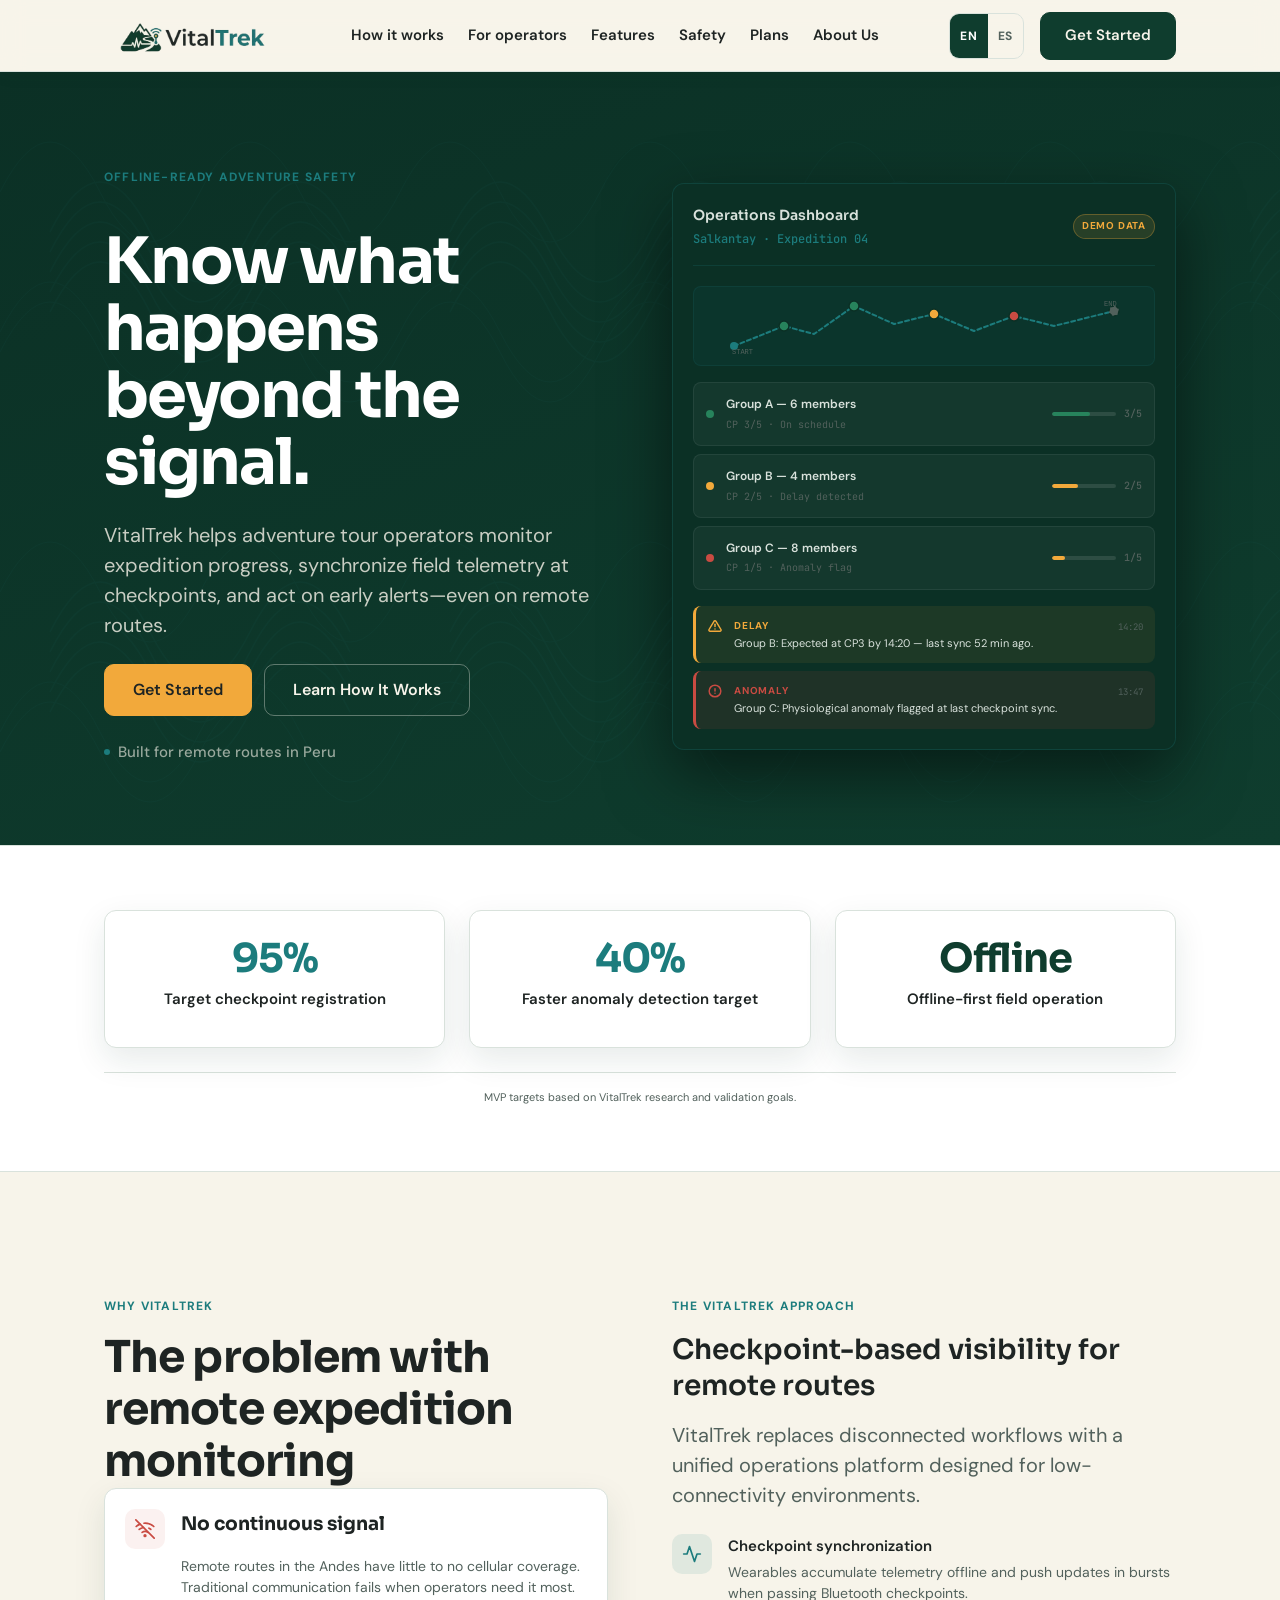
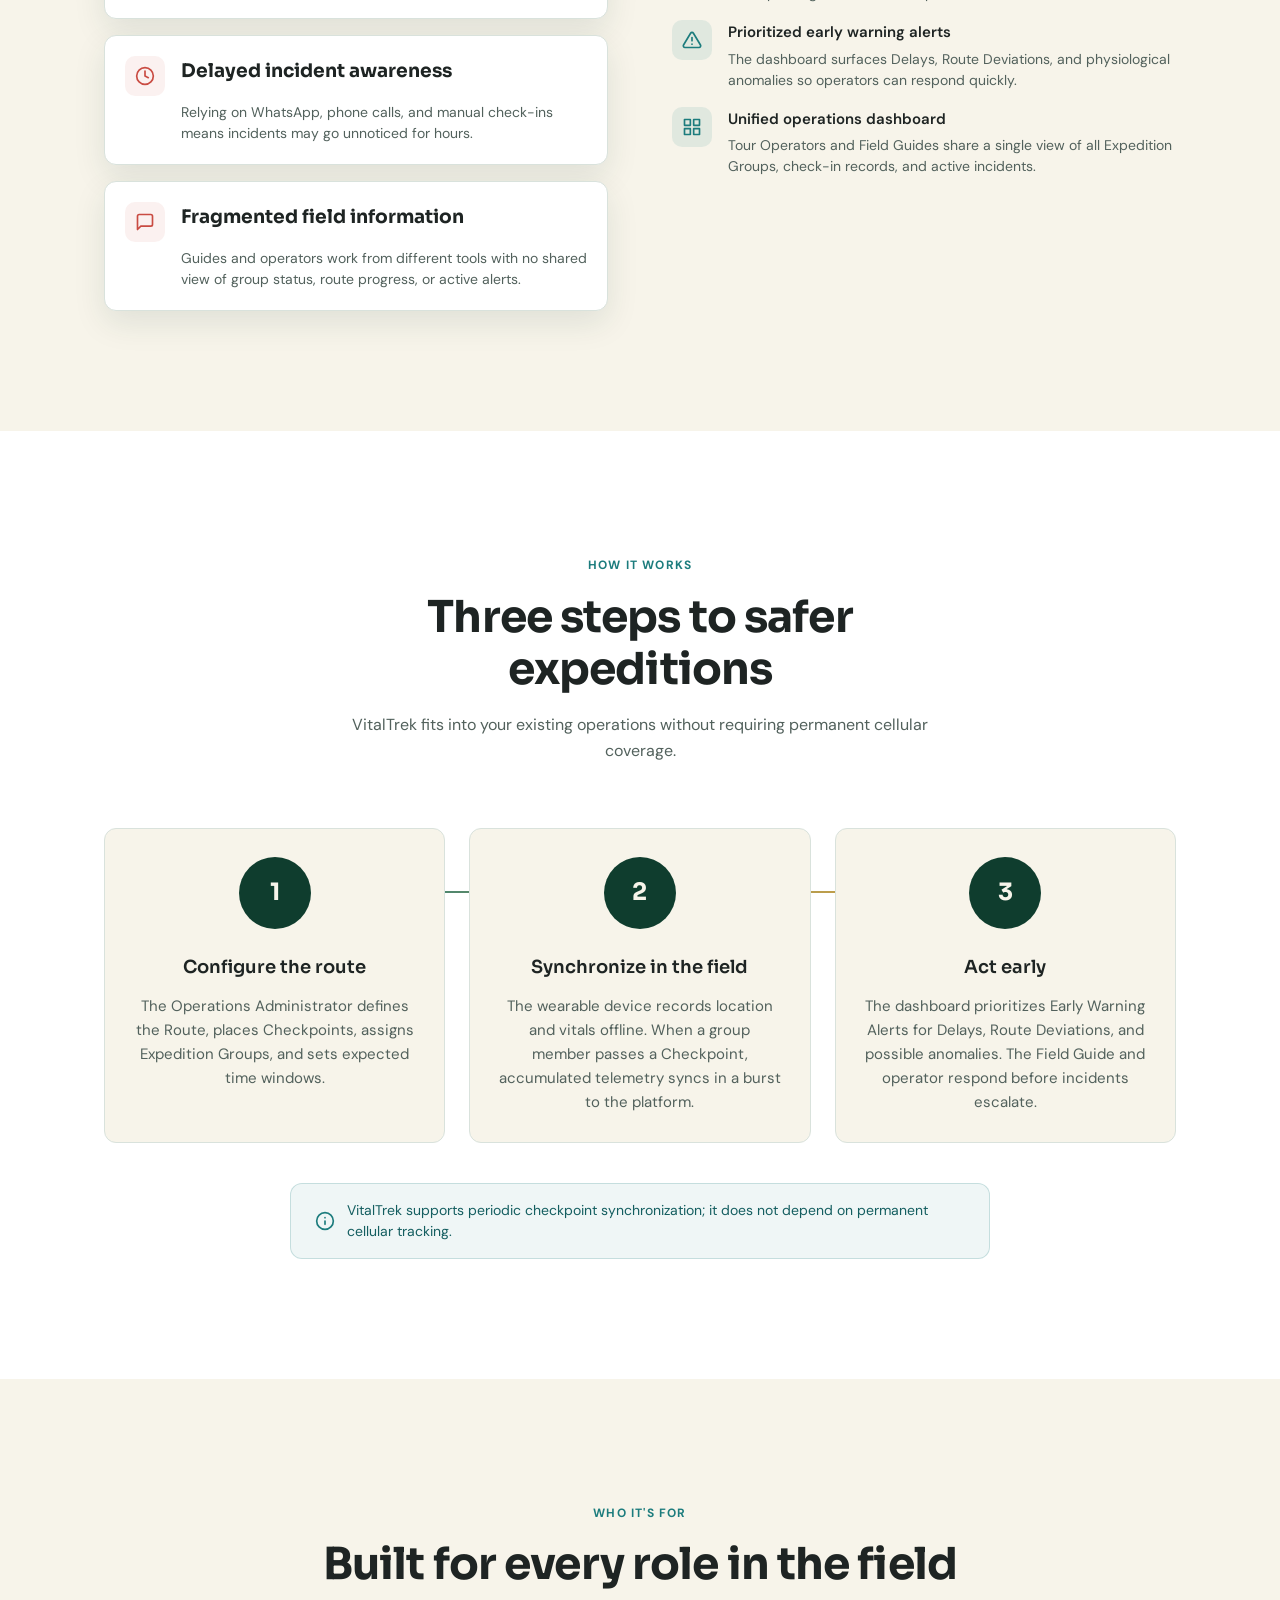
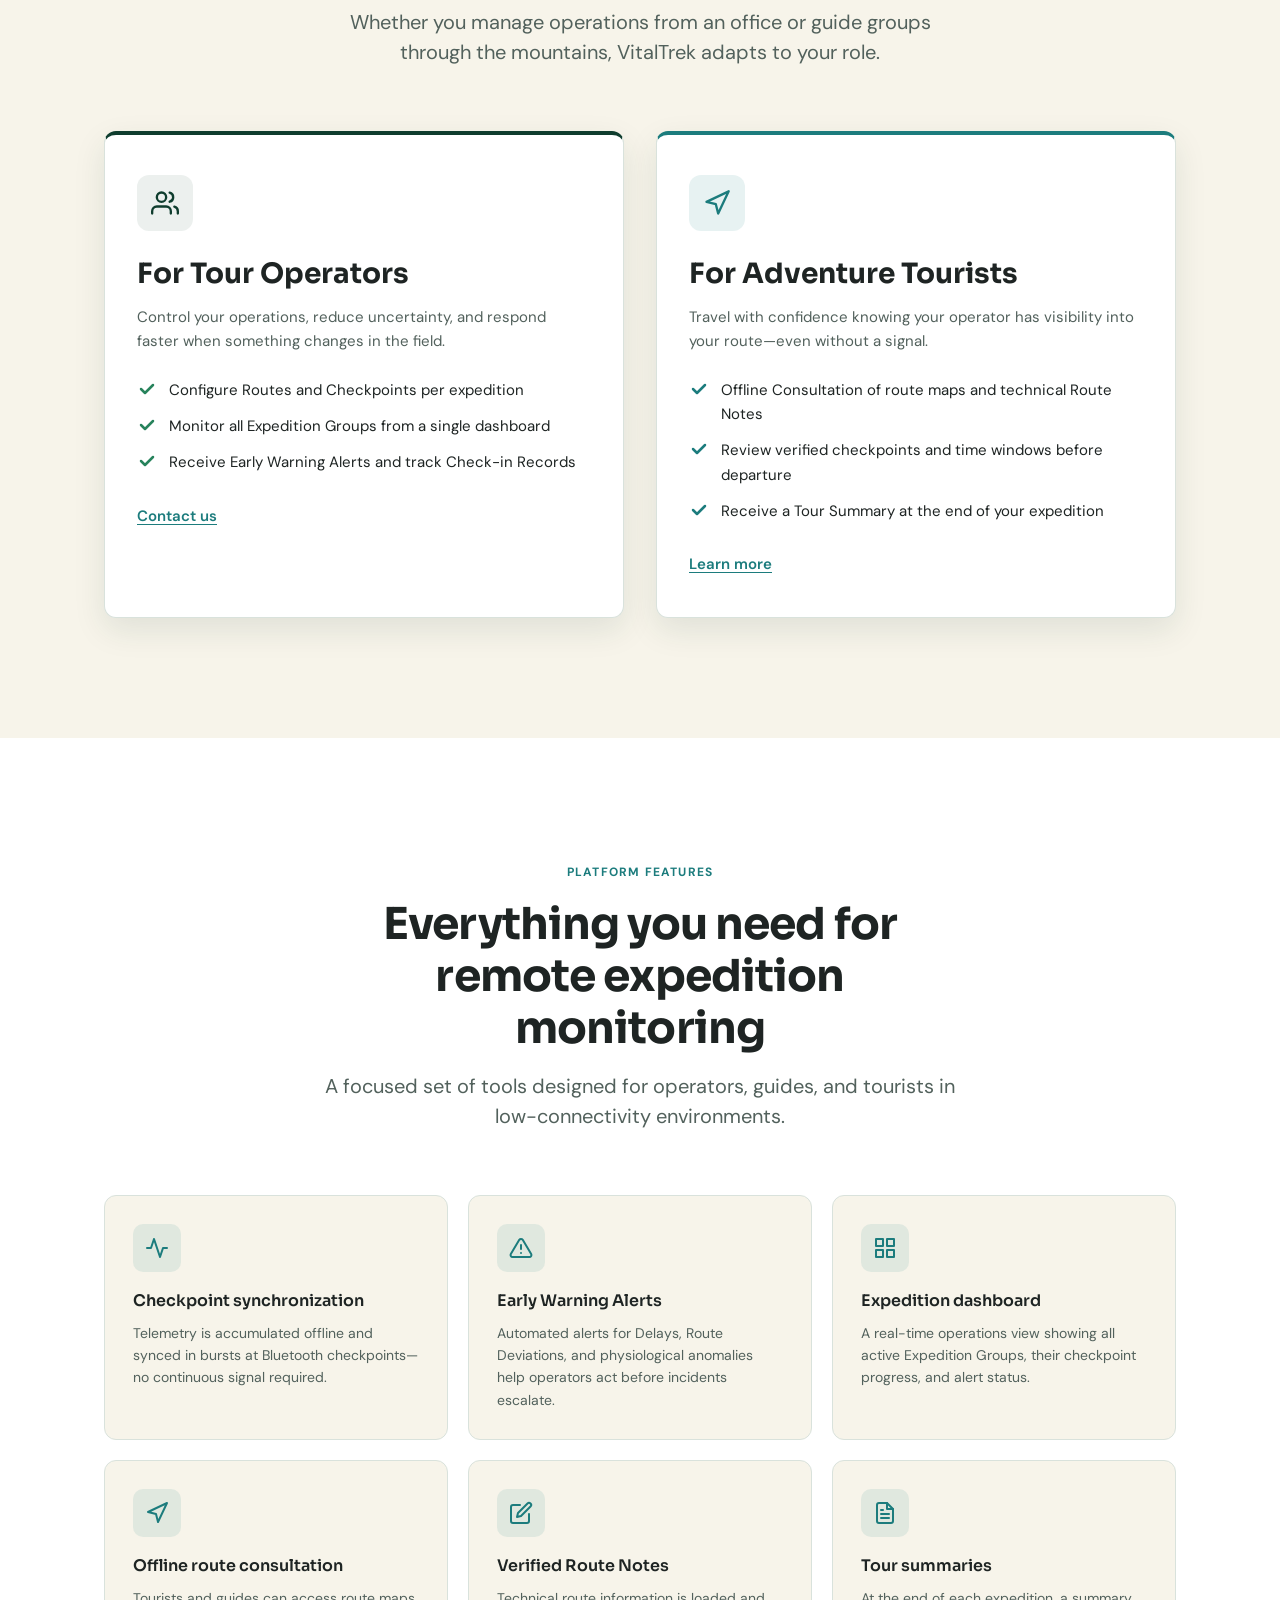
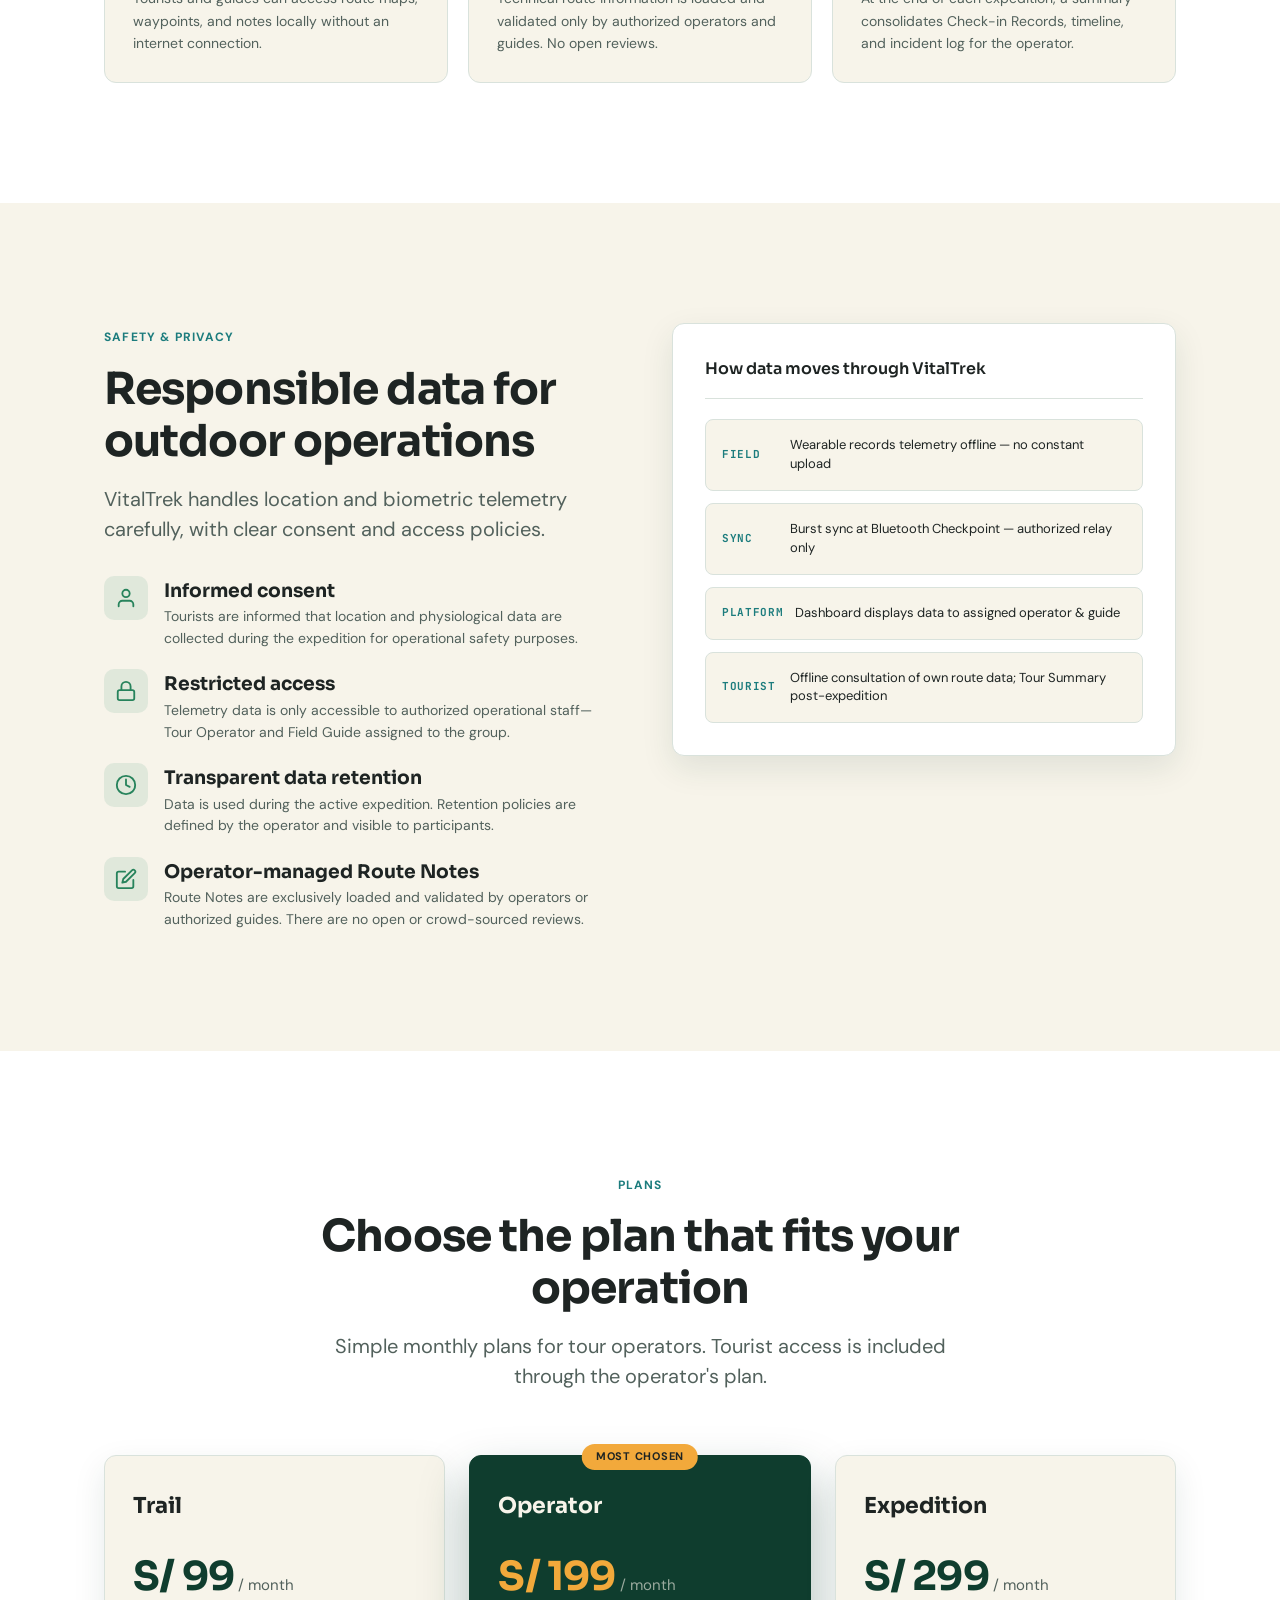
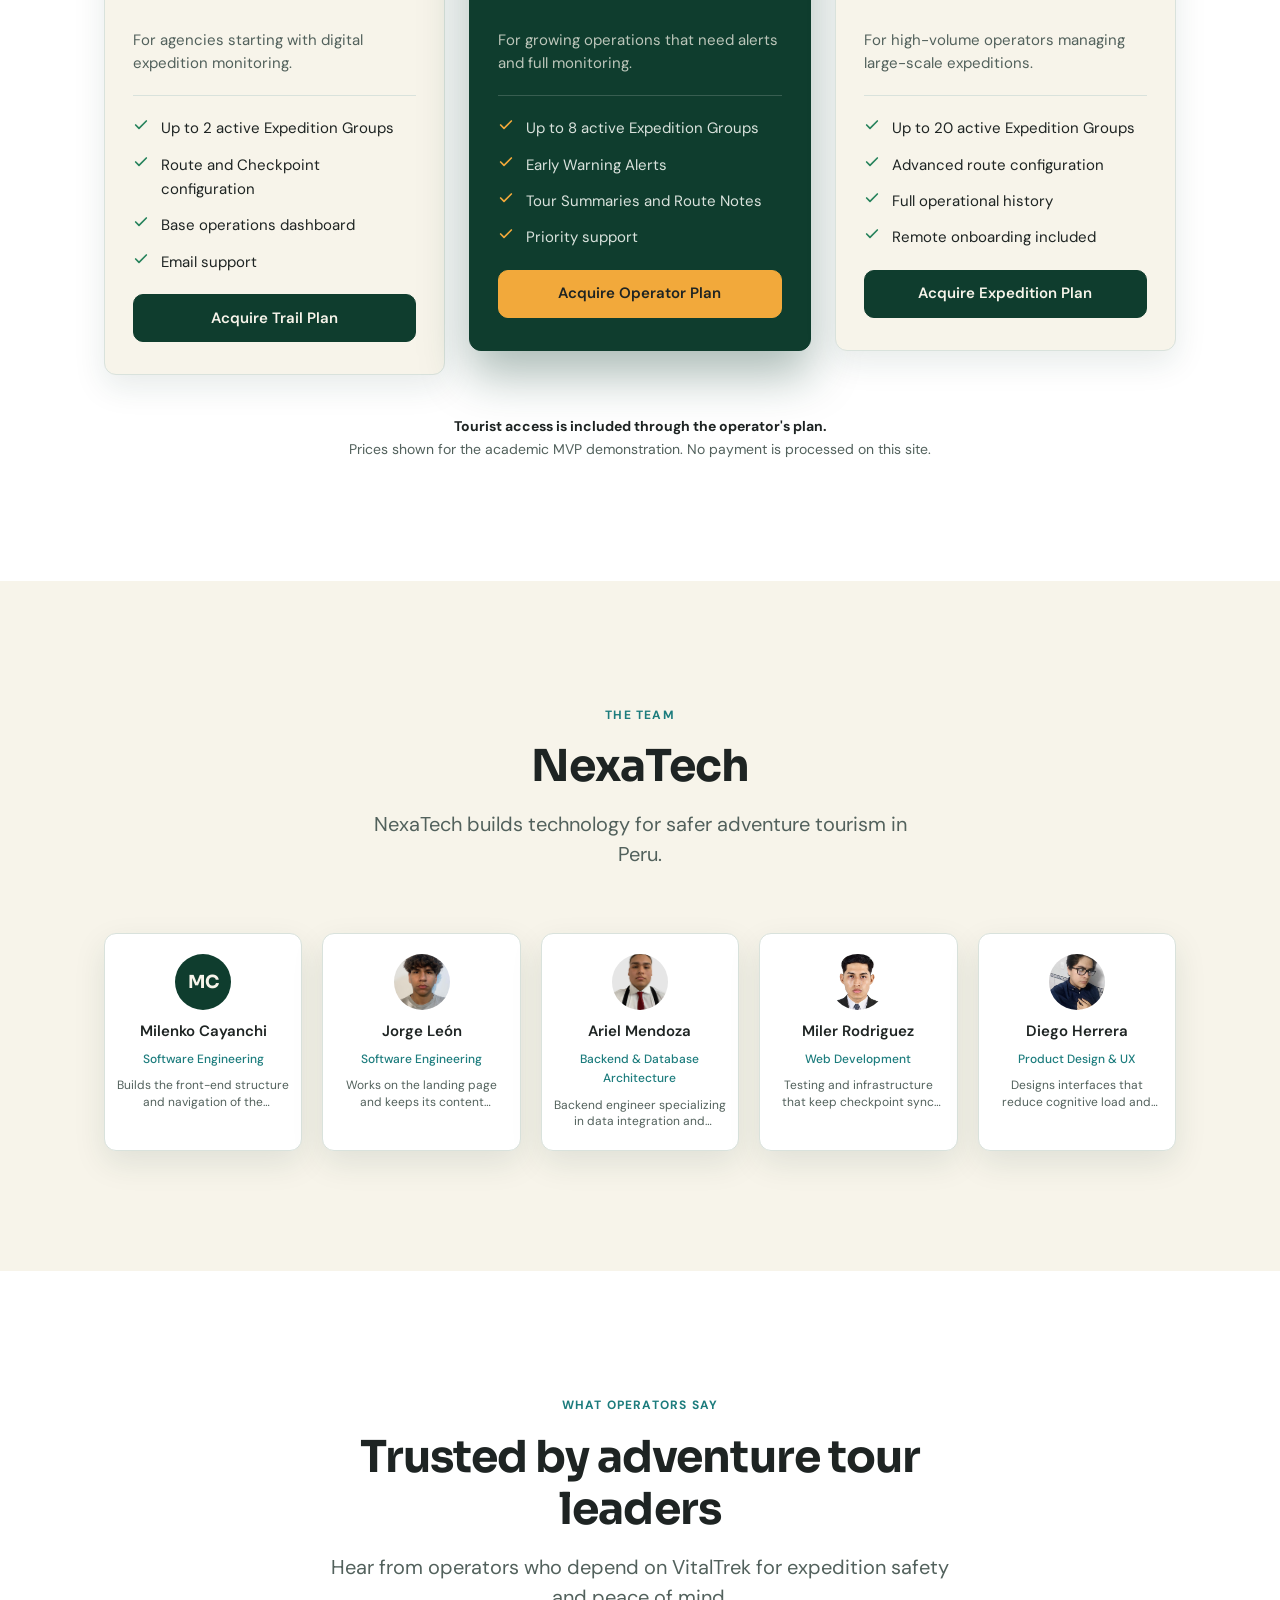
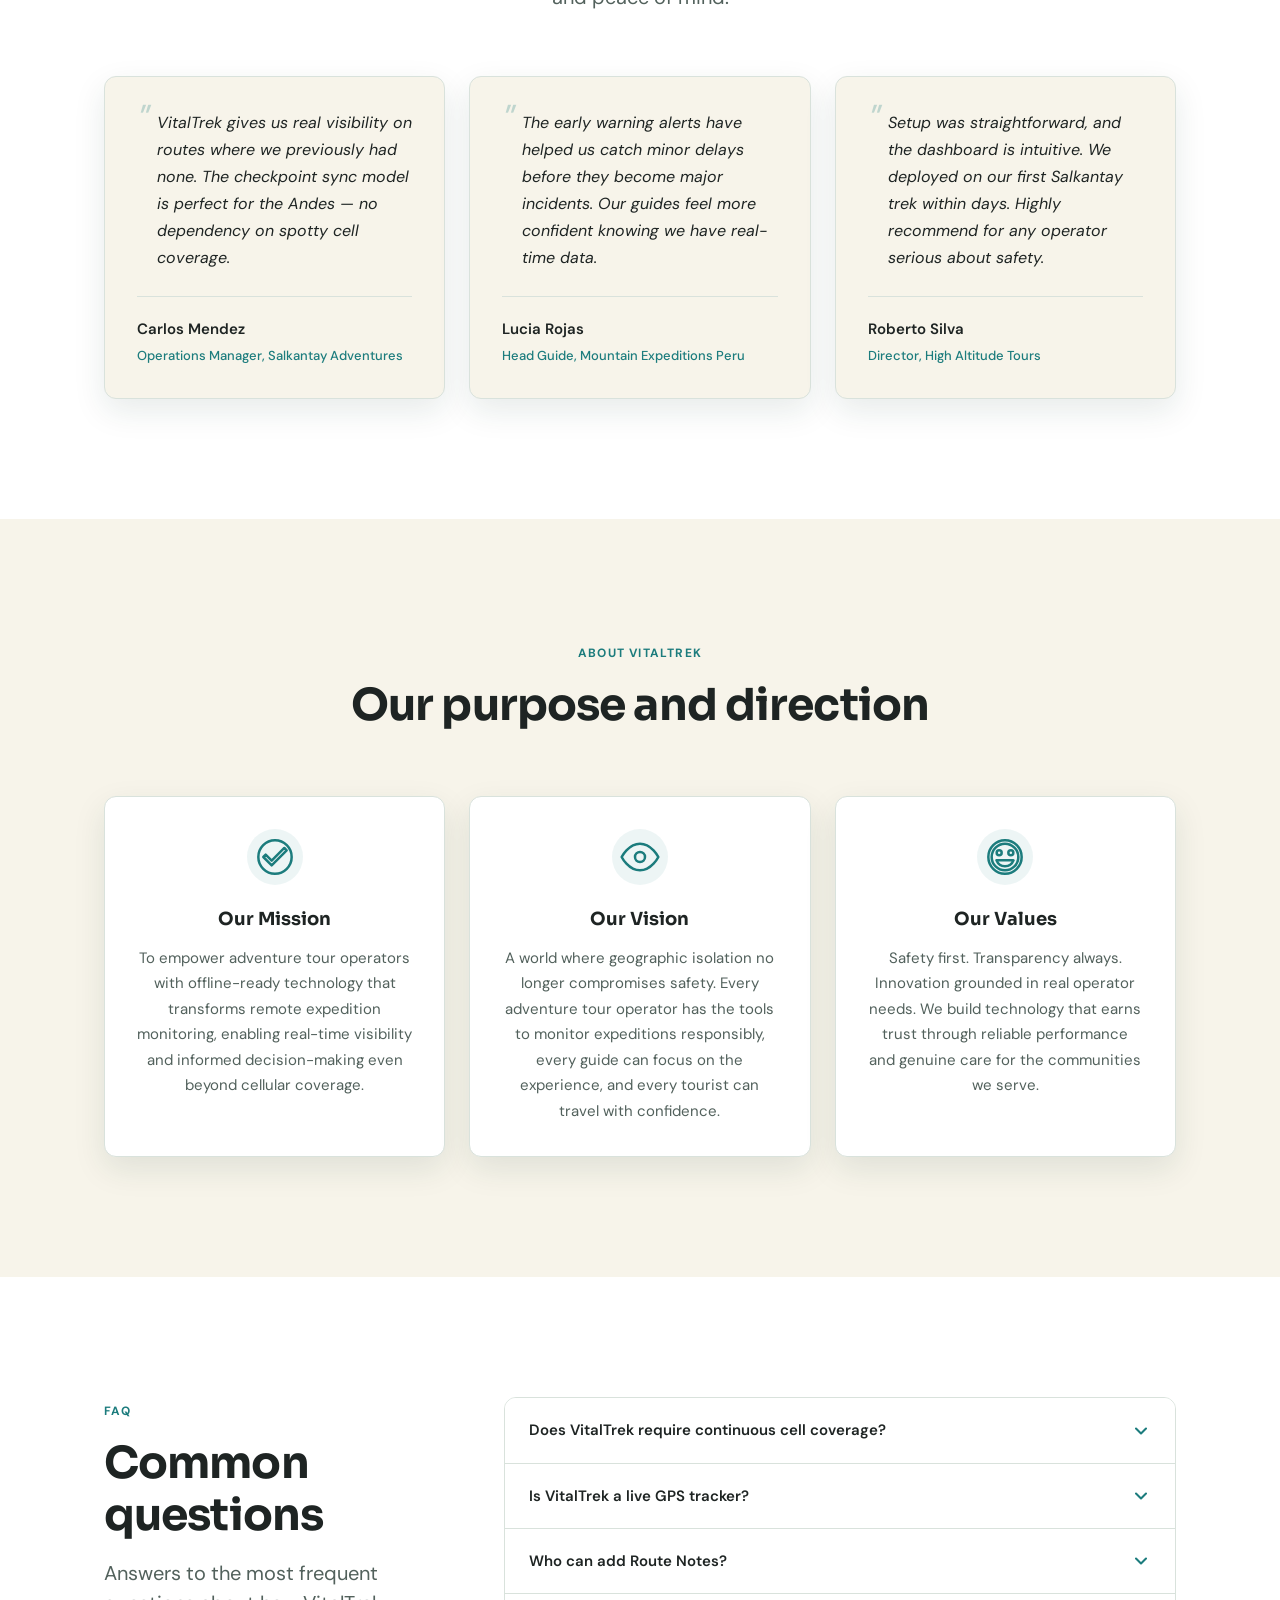
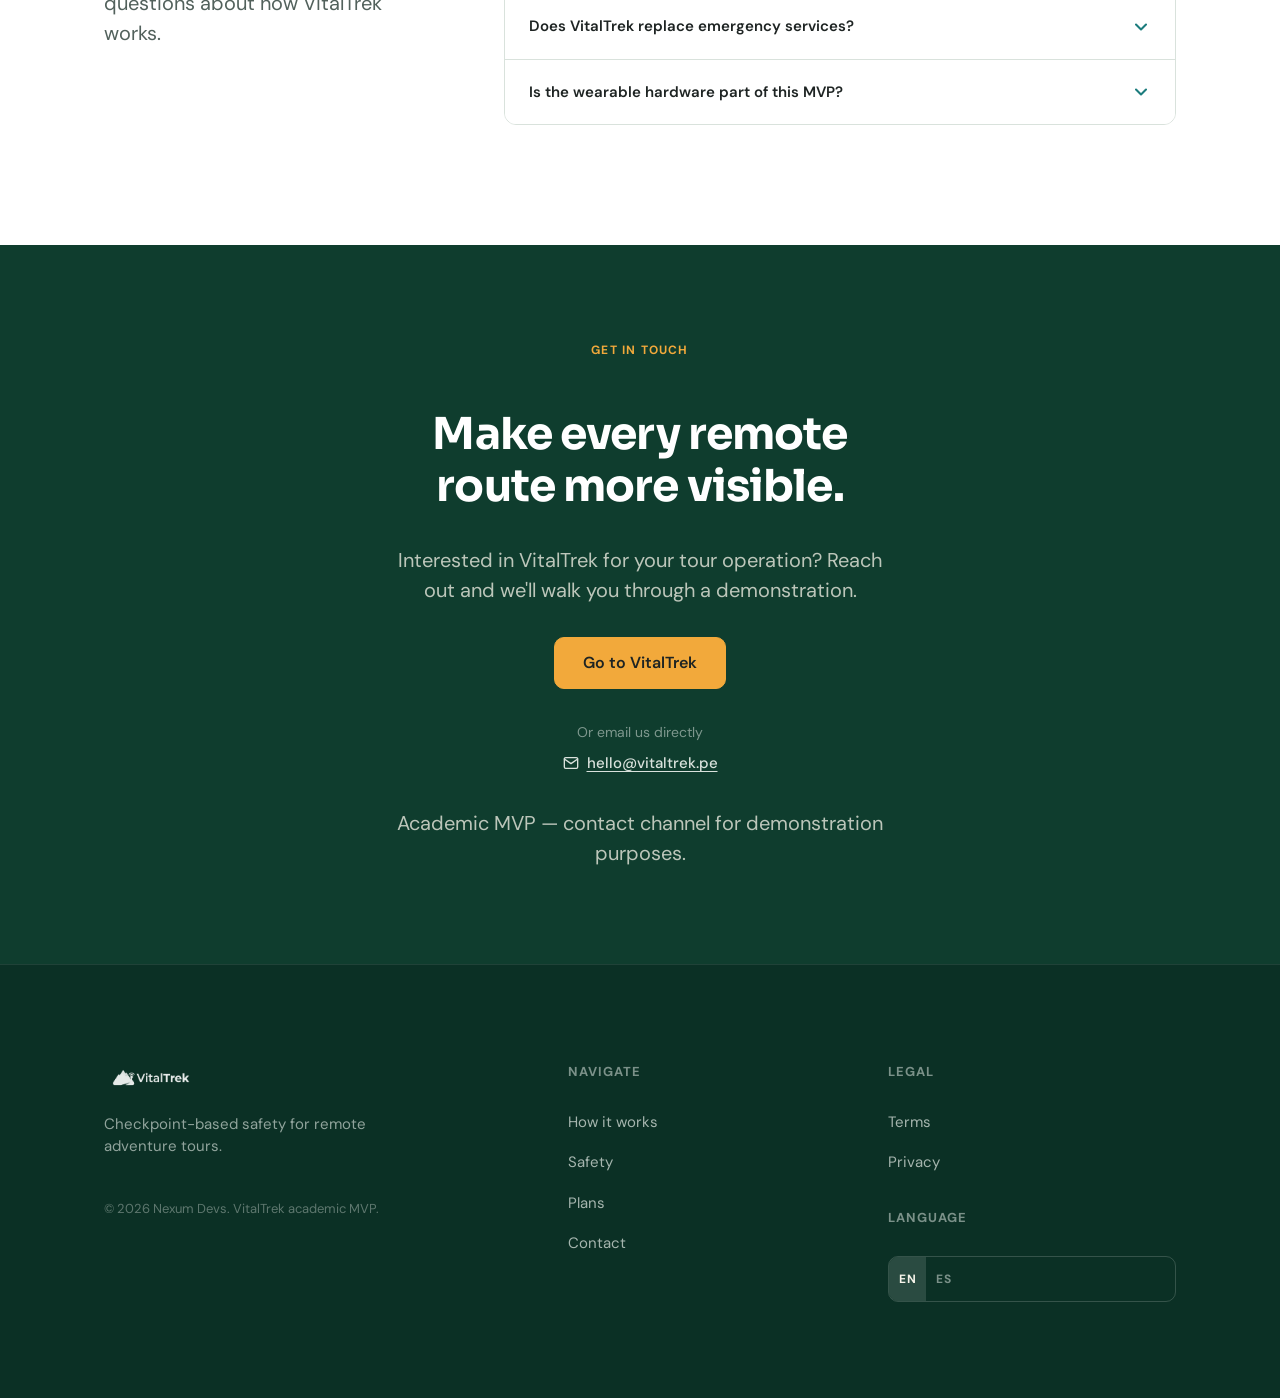
==== commit 26f9bdbb: "feat(team): use stored member photo and add bio to remaining card One card still showed initials ins" ====
--- a/index.html
+++ b/index.html
@@ -998,9 +998,10 @@
         </article>
 
         <article class="team-card reveal">
-          <div class="team-avatar" aria-hidden="true">JL</div>
+          <img src="assets/members/Jorge_foto.jpeg" alt="Jorge León" class="team-avatar" />
           <div class="team-name" data-i18n="member2Name">Jorge León</div>
           <div class="team-role" data-i18n="member2Role">Software Engineering</div>
+          <div class="team-bio" data-i18n="member2Bio">Works on the landing page and keeps its content available in both English and Spanish.</div>
         </article>
 
         <article class="team-card reveal">
@@ -1011,7 +1012,7 @@
         </article>
 
         <article class="team-card reveal">
-          <img src="assets/members/Miler.png" alt="Ariel Mendoza" class="team-avatar" />
+          <img src="assets/members/Miler.png" alt="Miler Rodriguez" class="team-avatar" />
           <div class="team-name" data-i18n="member4Name">Miler Rodriguez</div>
           <div class="team-role" data-i18n="member4Role">Web Development</div>
           <div class="team-bio" data-i18n="member4Bio">Testing and infrastructure that keep checkpoint sync and alerts reliable.</div>
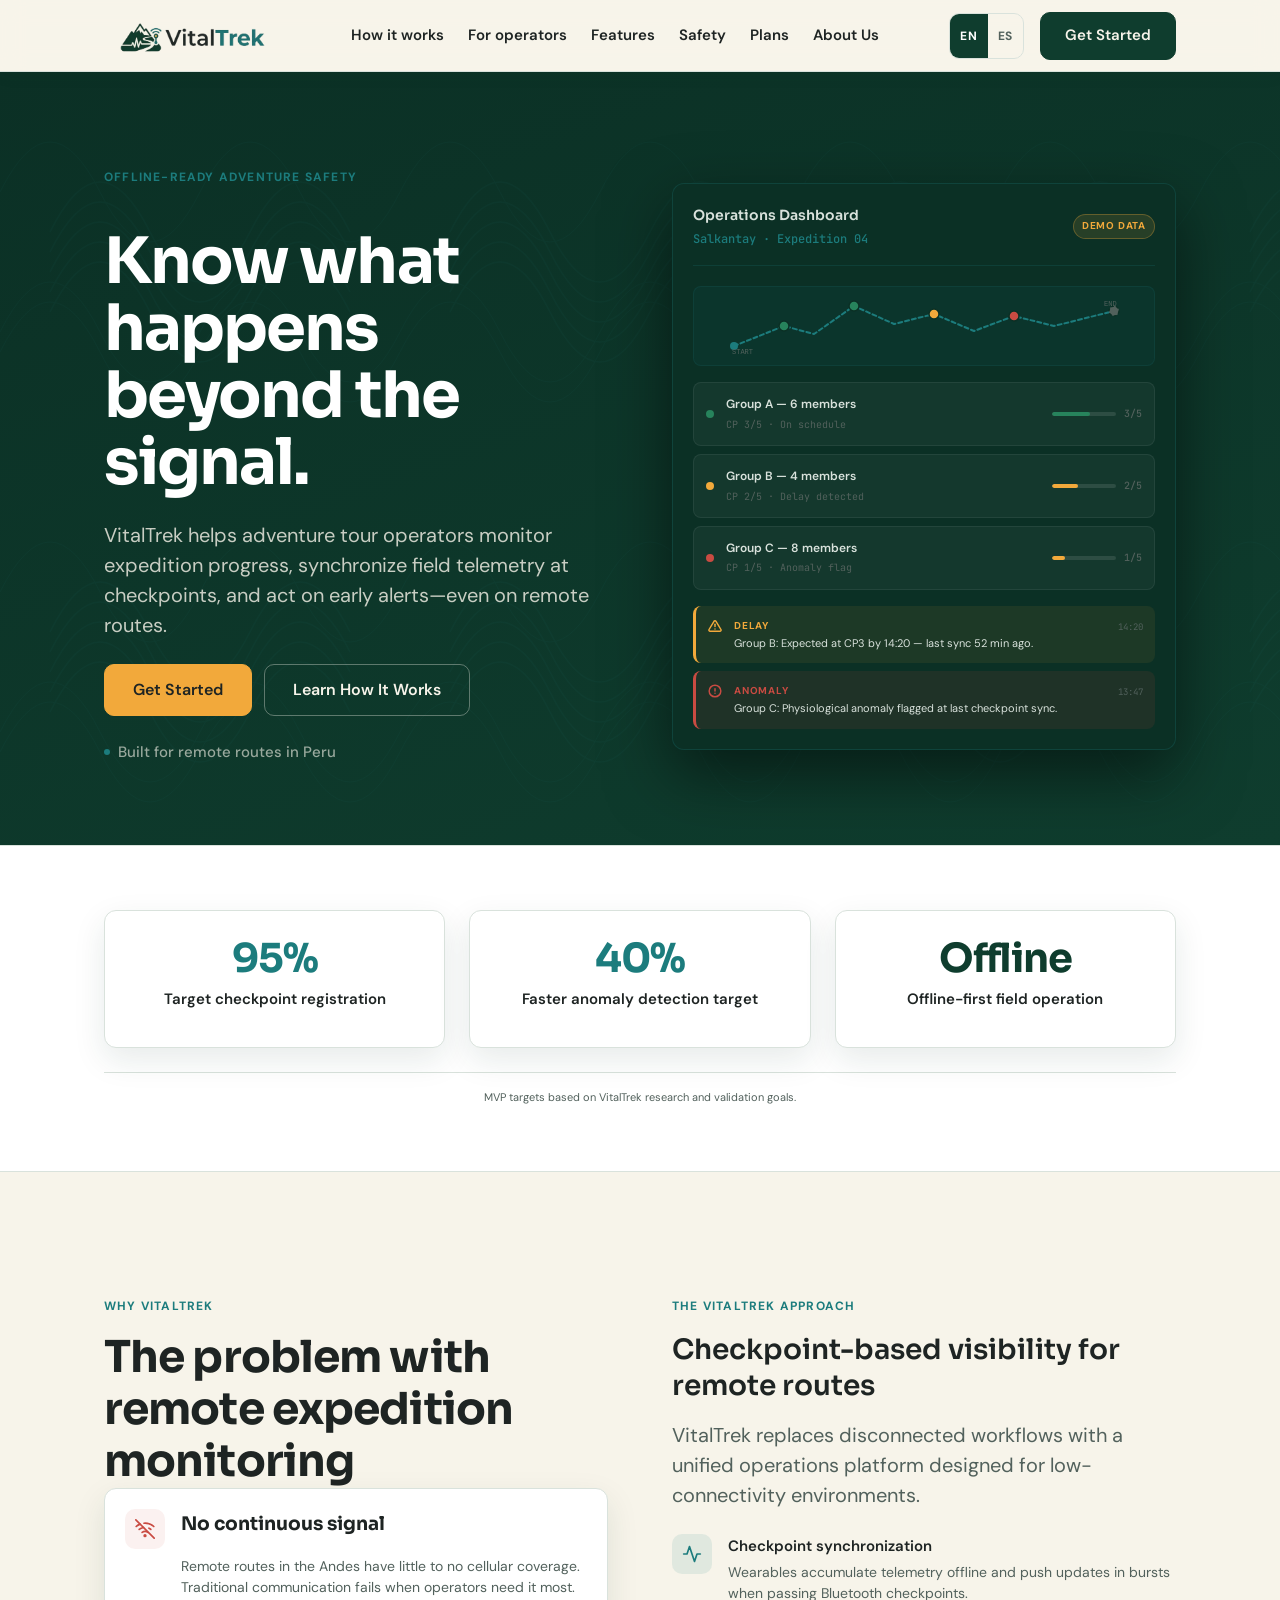
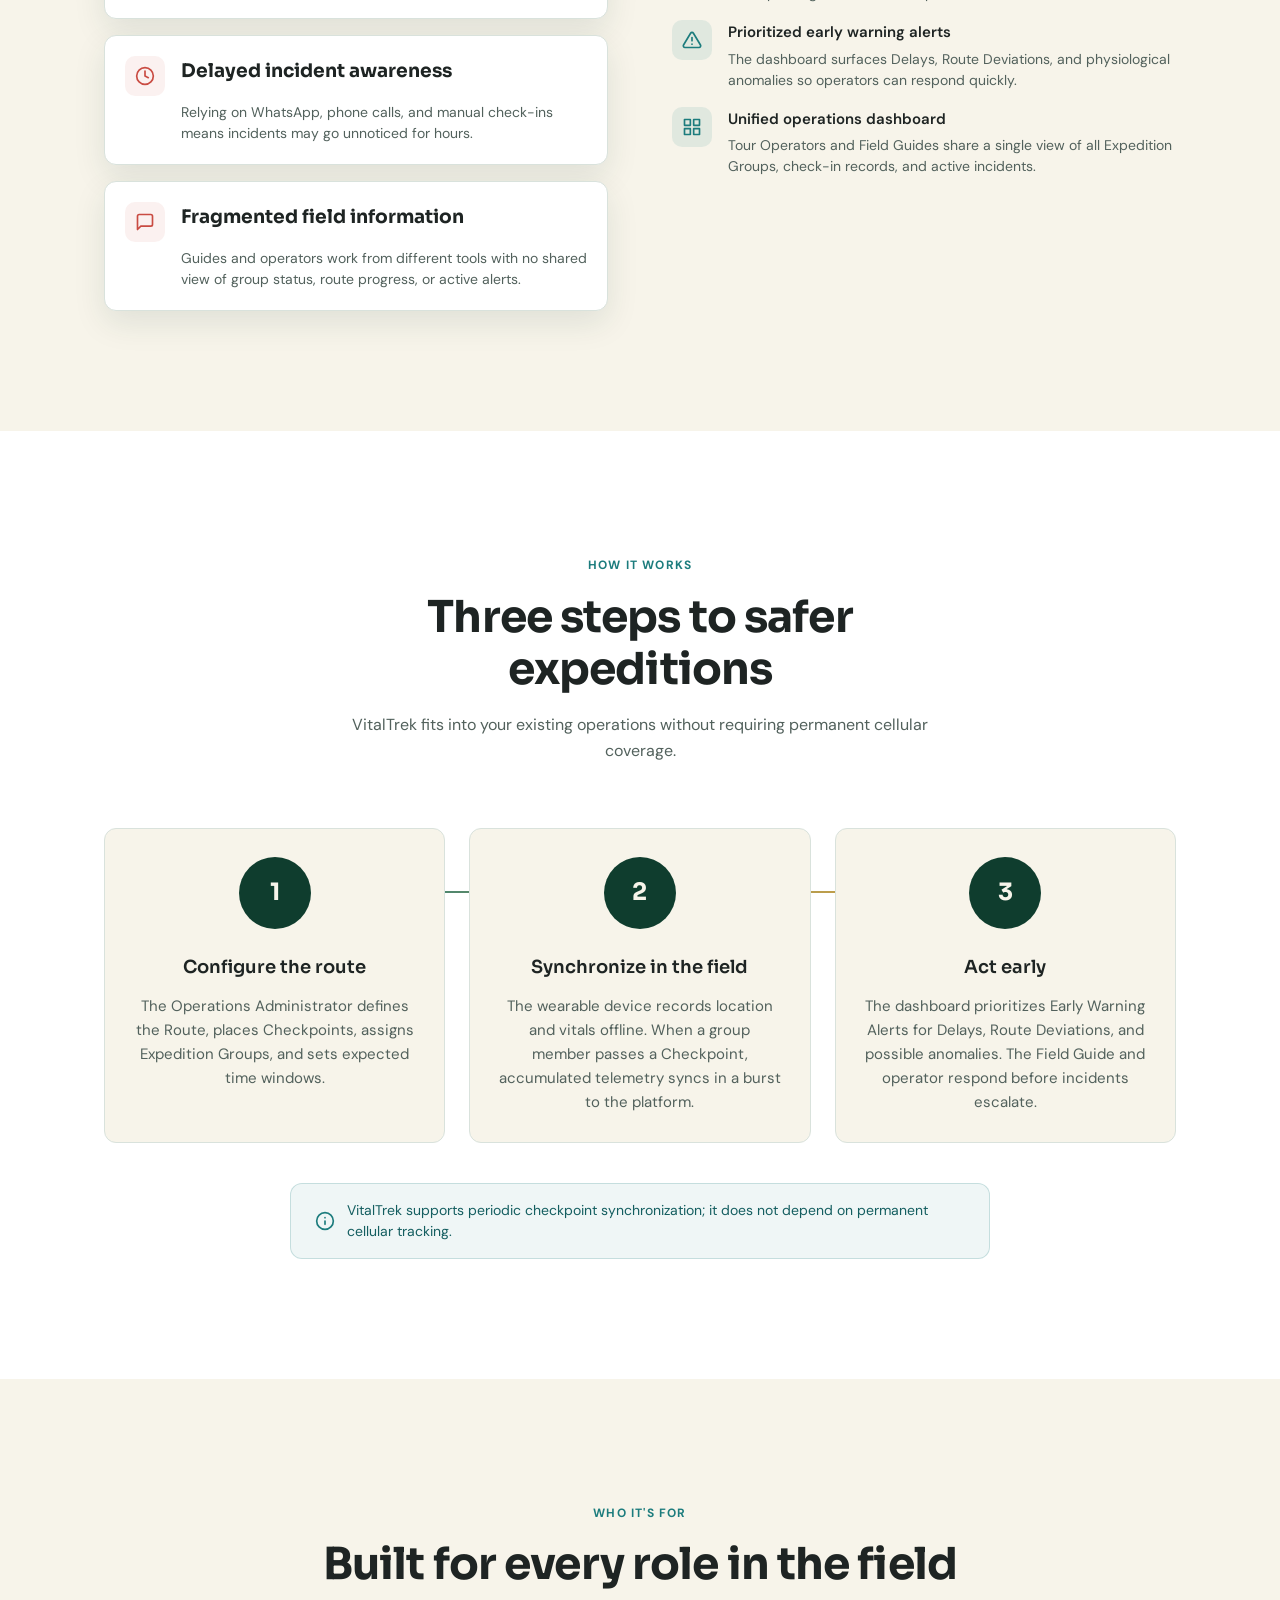
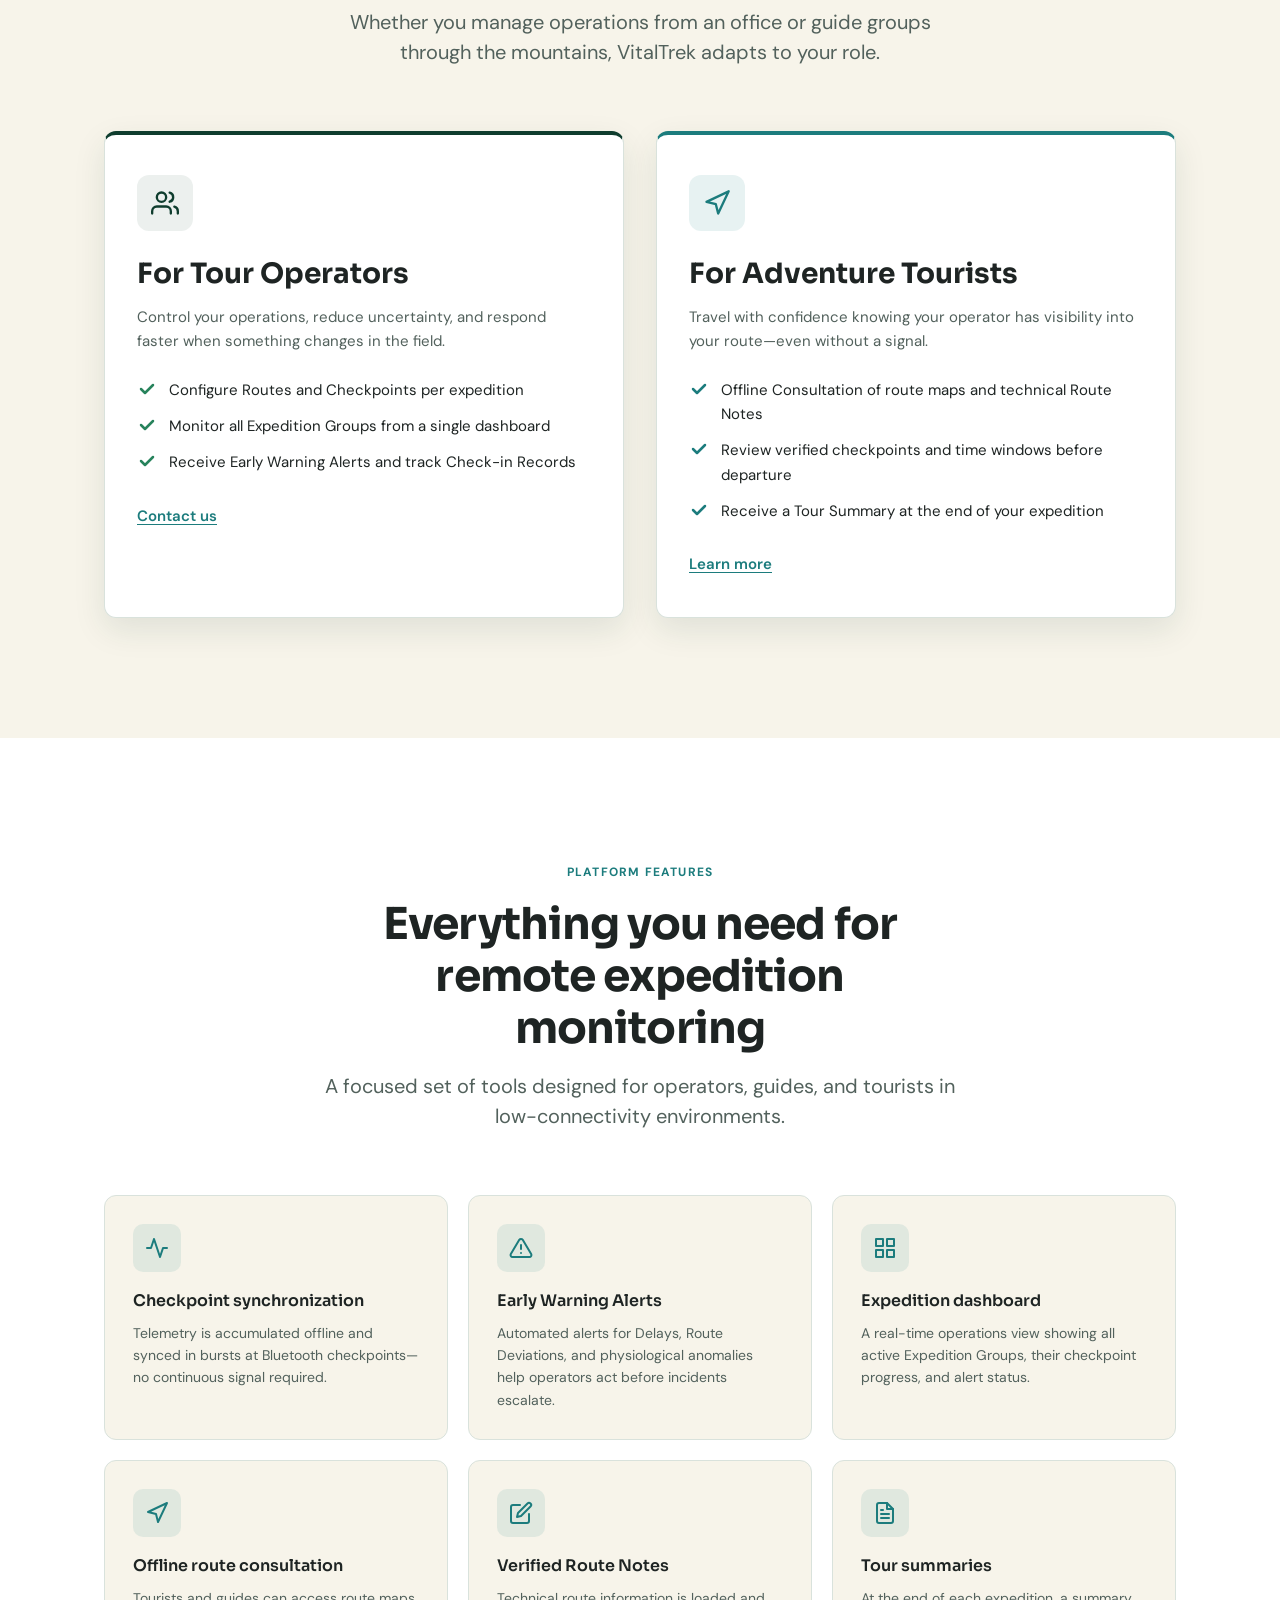
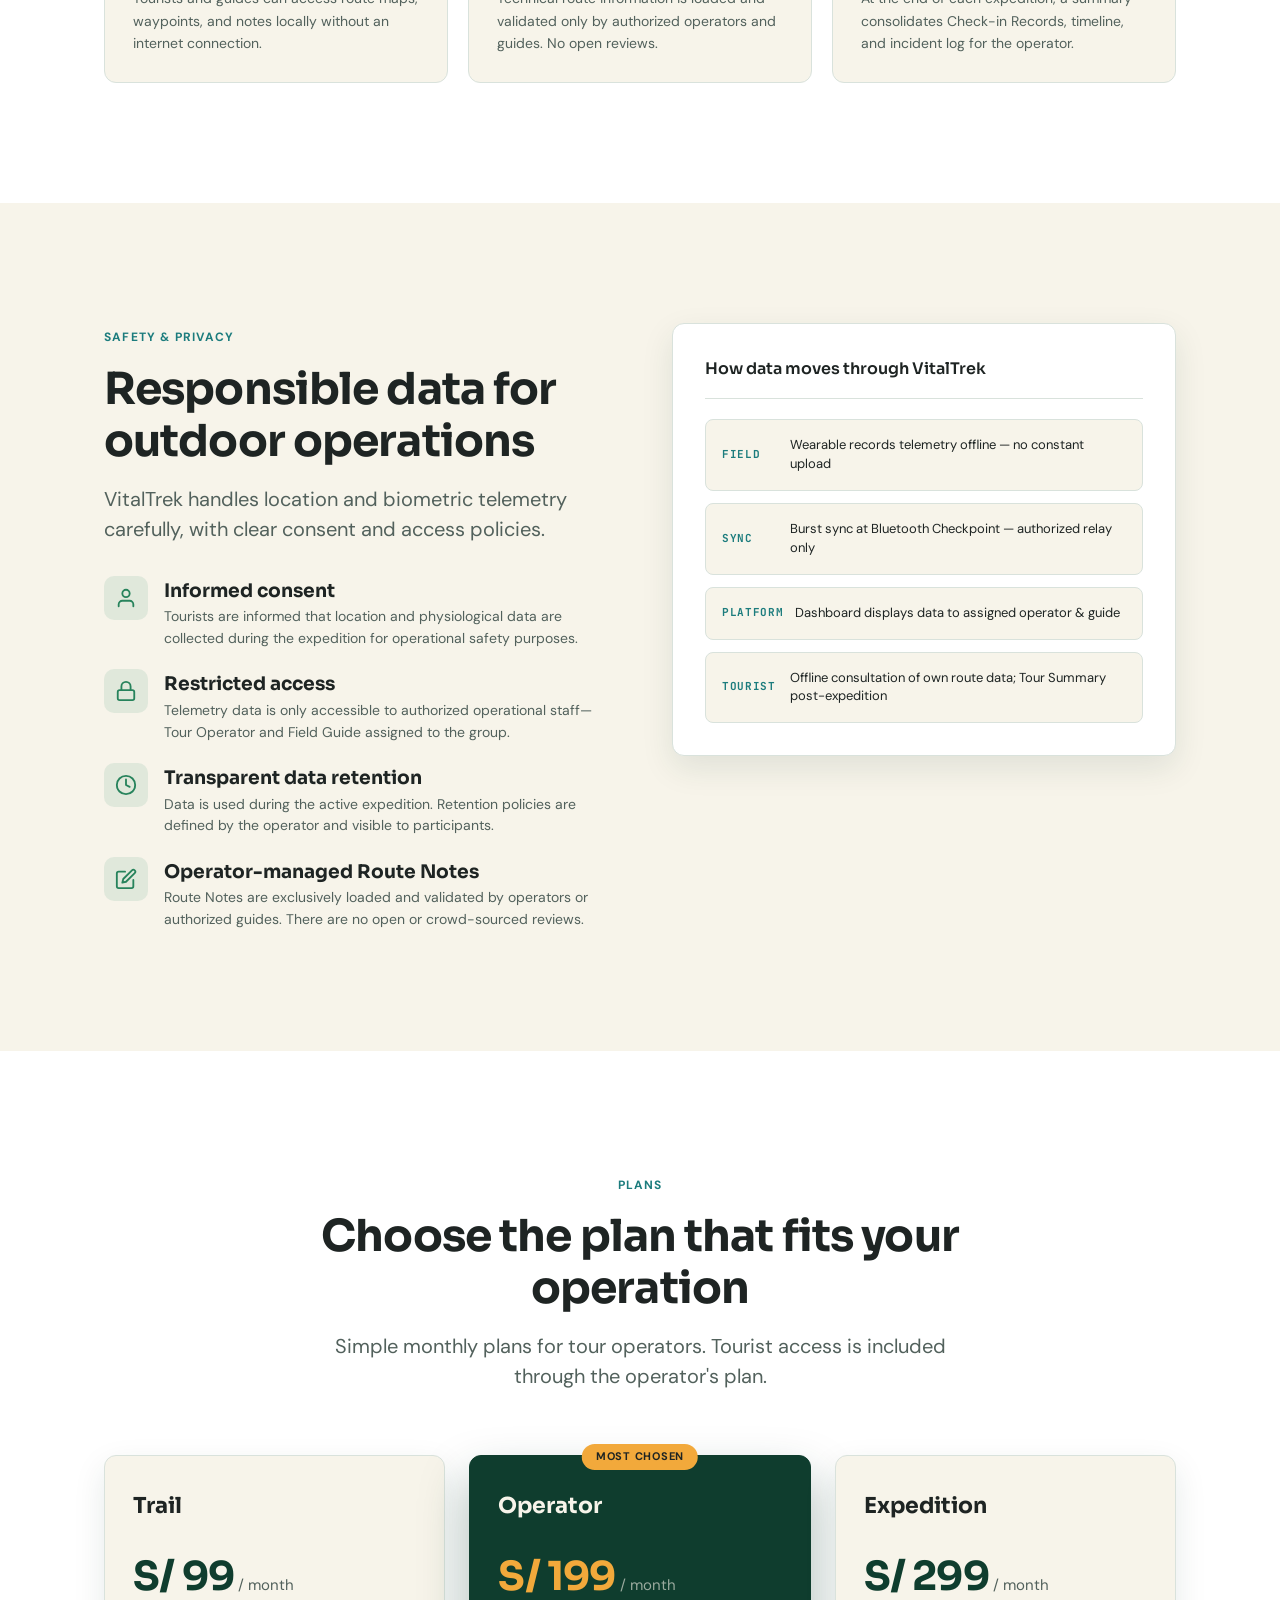
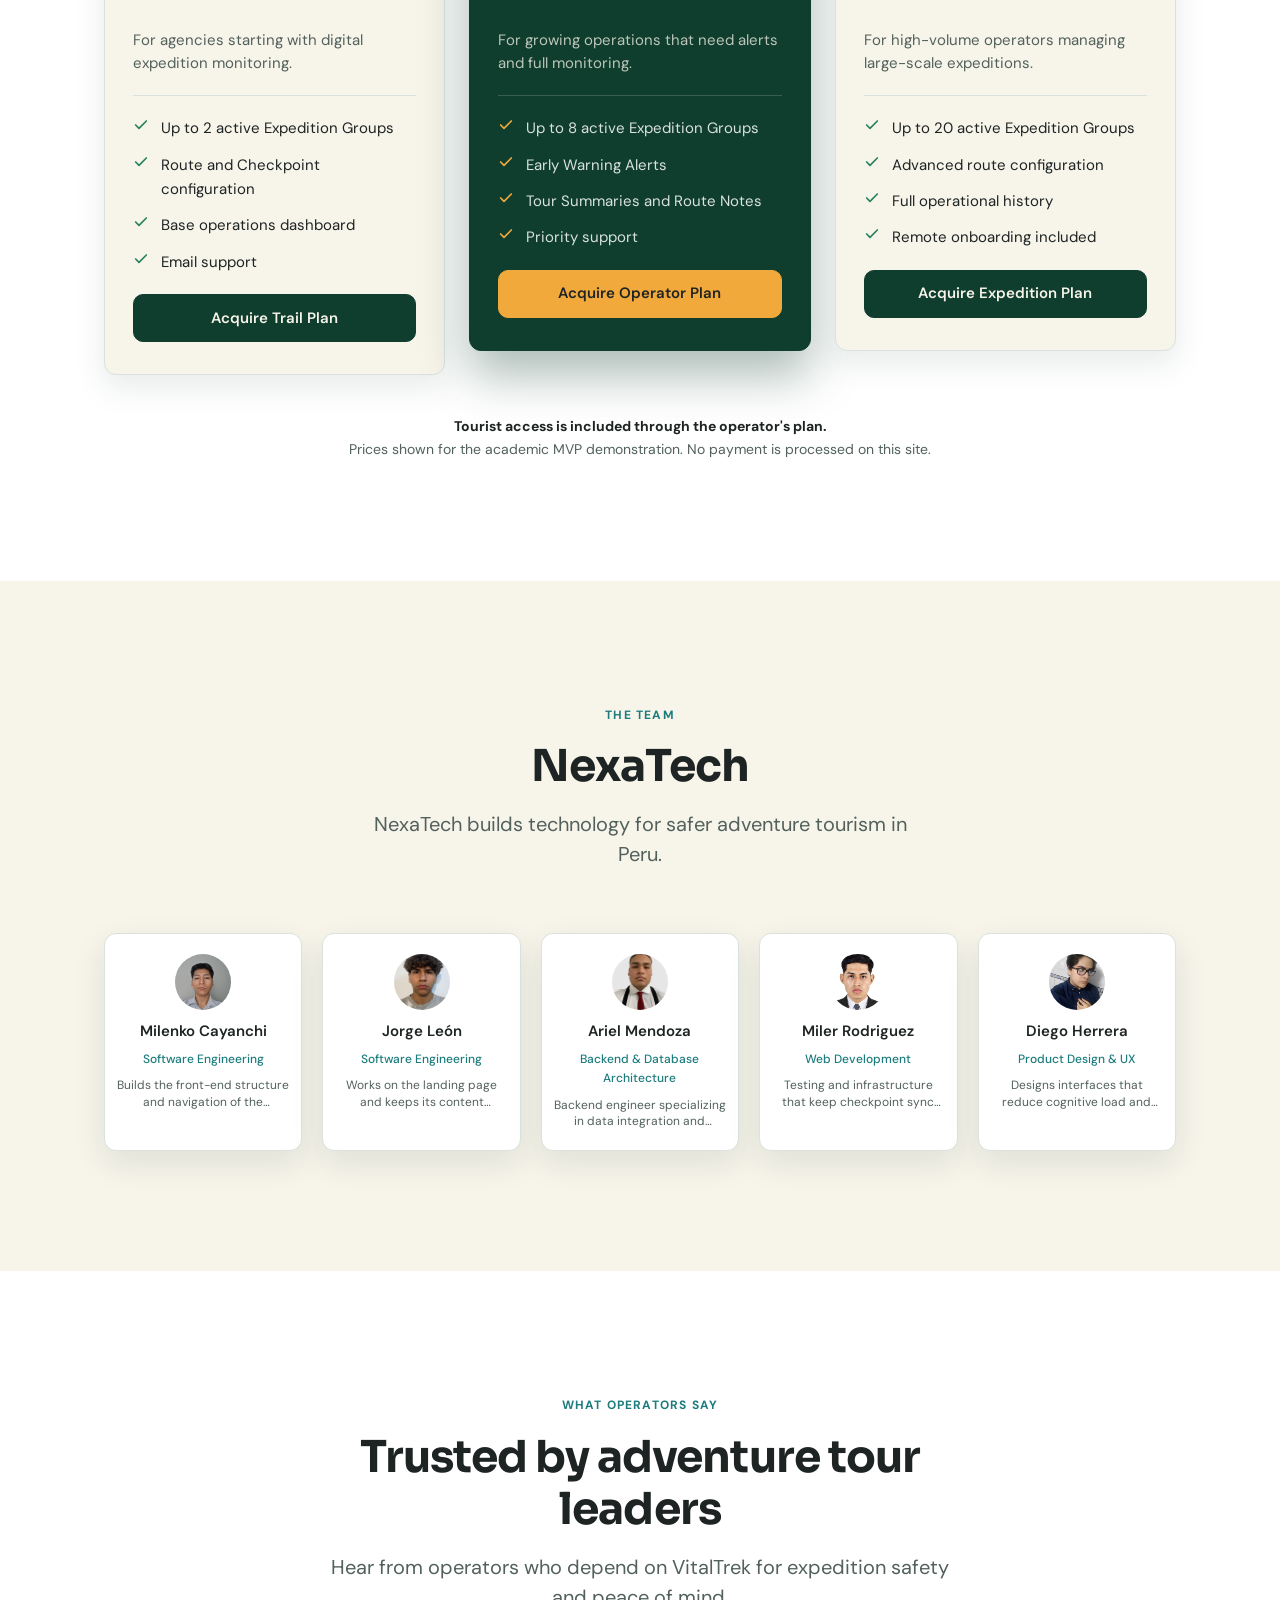
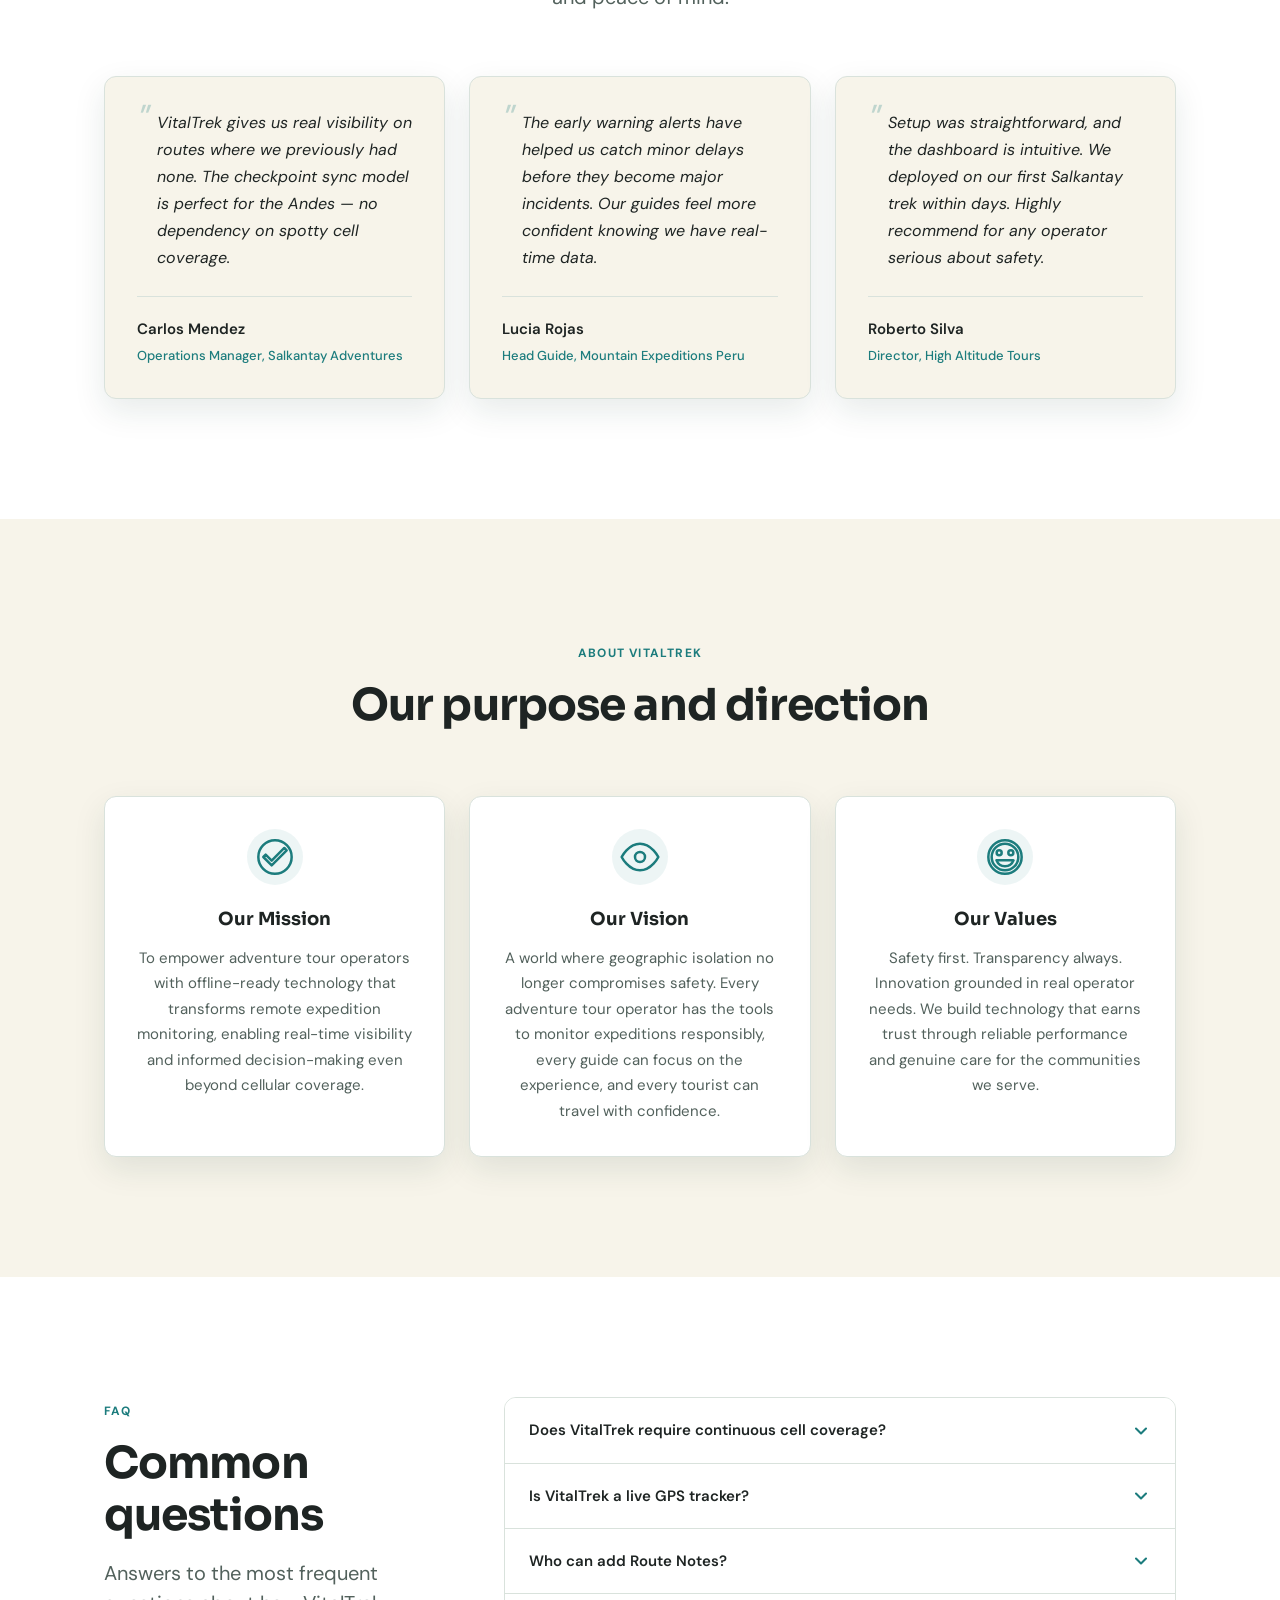
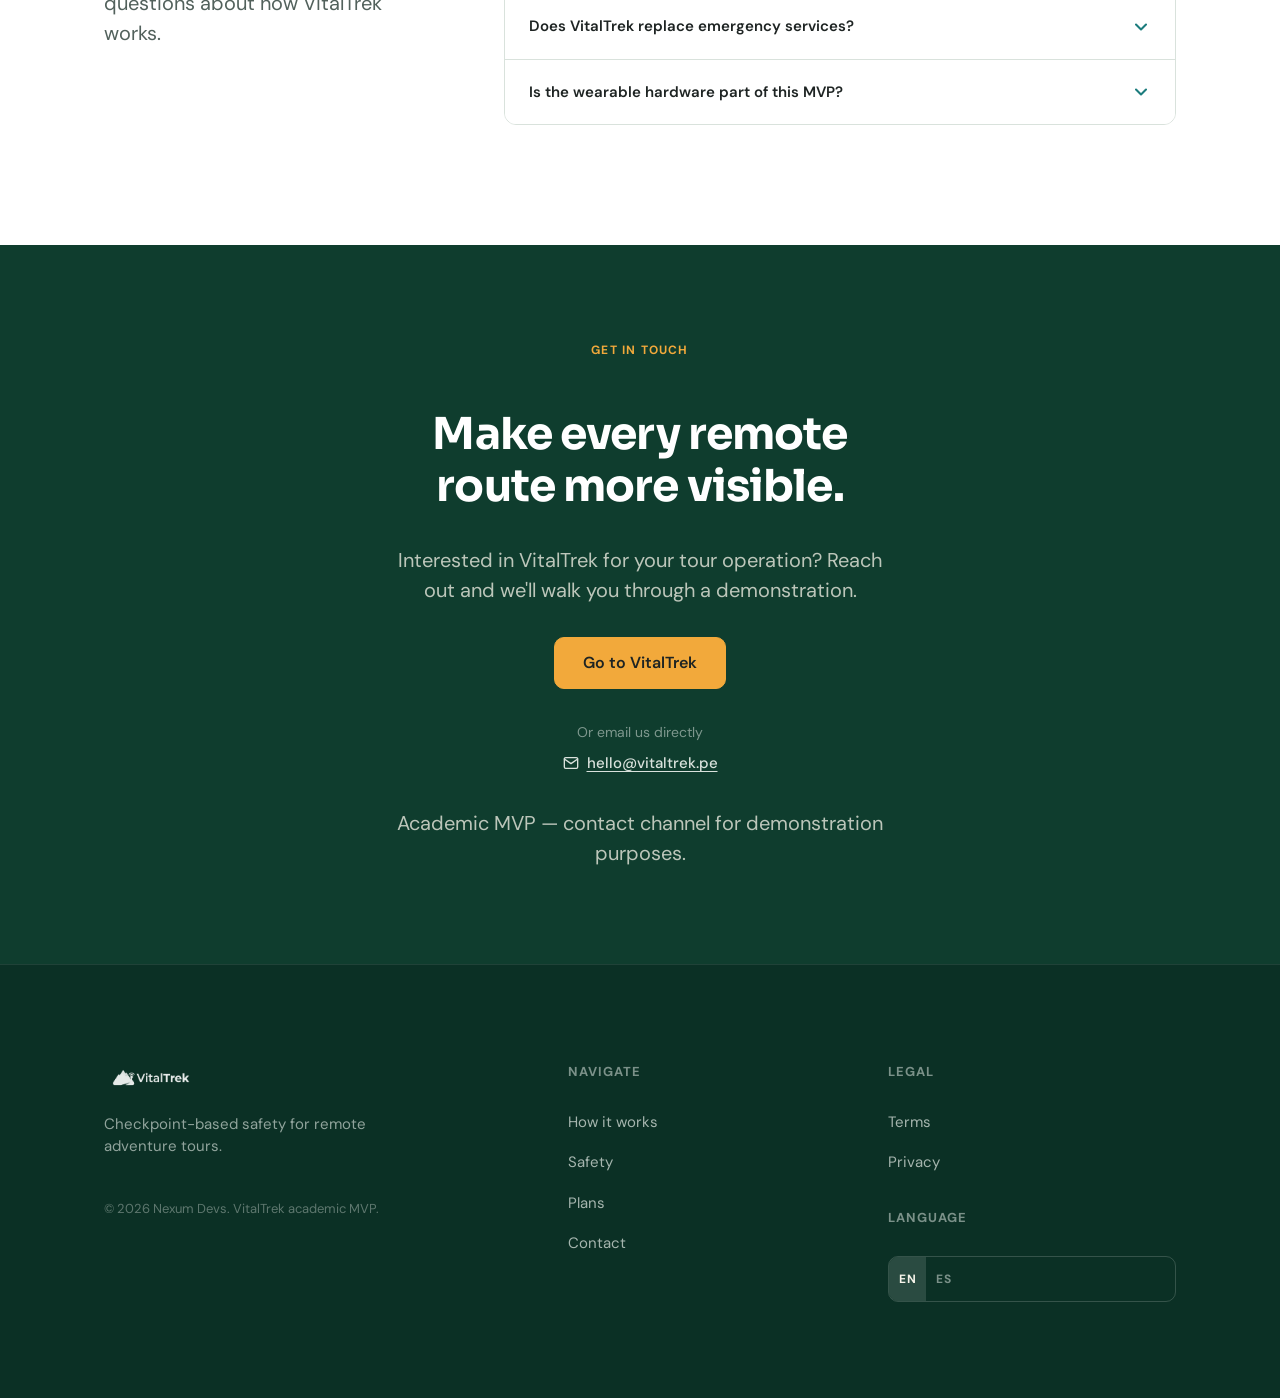
==== commit c5492217: "chore(team): fix Team Member photo" ====
--- a/index.html
+++ b/index.html
@@ -991,7 +991,7 @@
       <div class="team-grid">
 
         <article class="team-card reveal">
-          <div class="team-avatar" aria-hidden="true">MC</div>
+          <img src="assets/members/milenko_foto.jpeg" alt="Milenko Cayanchi" class="team-avatar" />
           <div class="team-name" data-i18n="member1Name">Milenko Cayanchi</div>
           <div class="team-role" data-i18n="member1Role">Software Engineering</div>
           <div class="team-bio" data-i18n="member1Bio">Builds the front-end structure and navigation of the platform, keeping the experience consistent across every section of the site.</div>
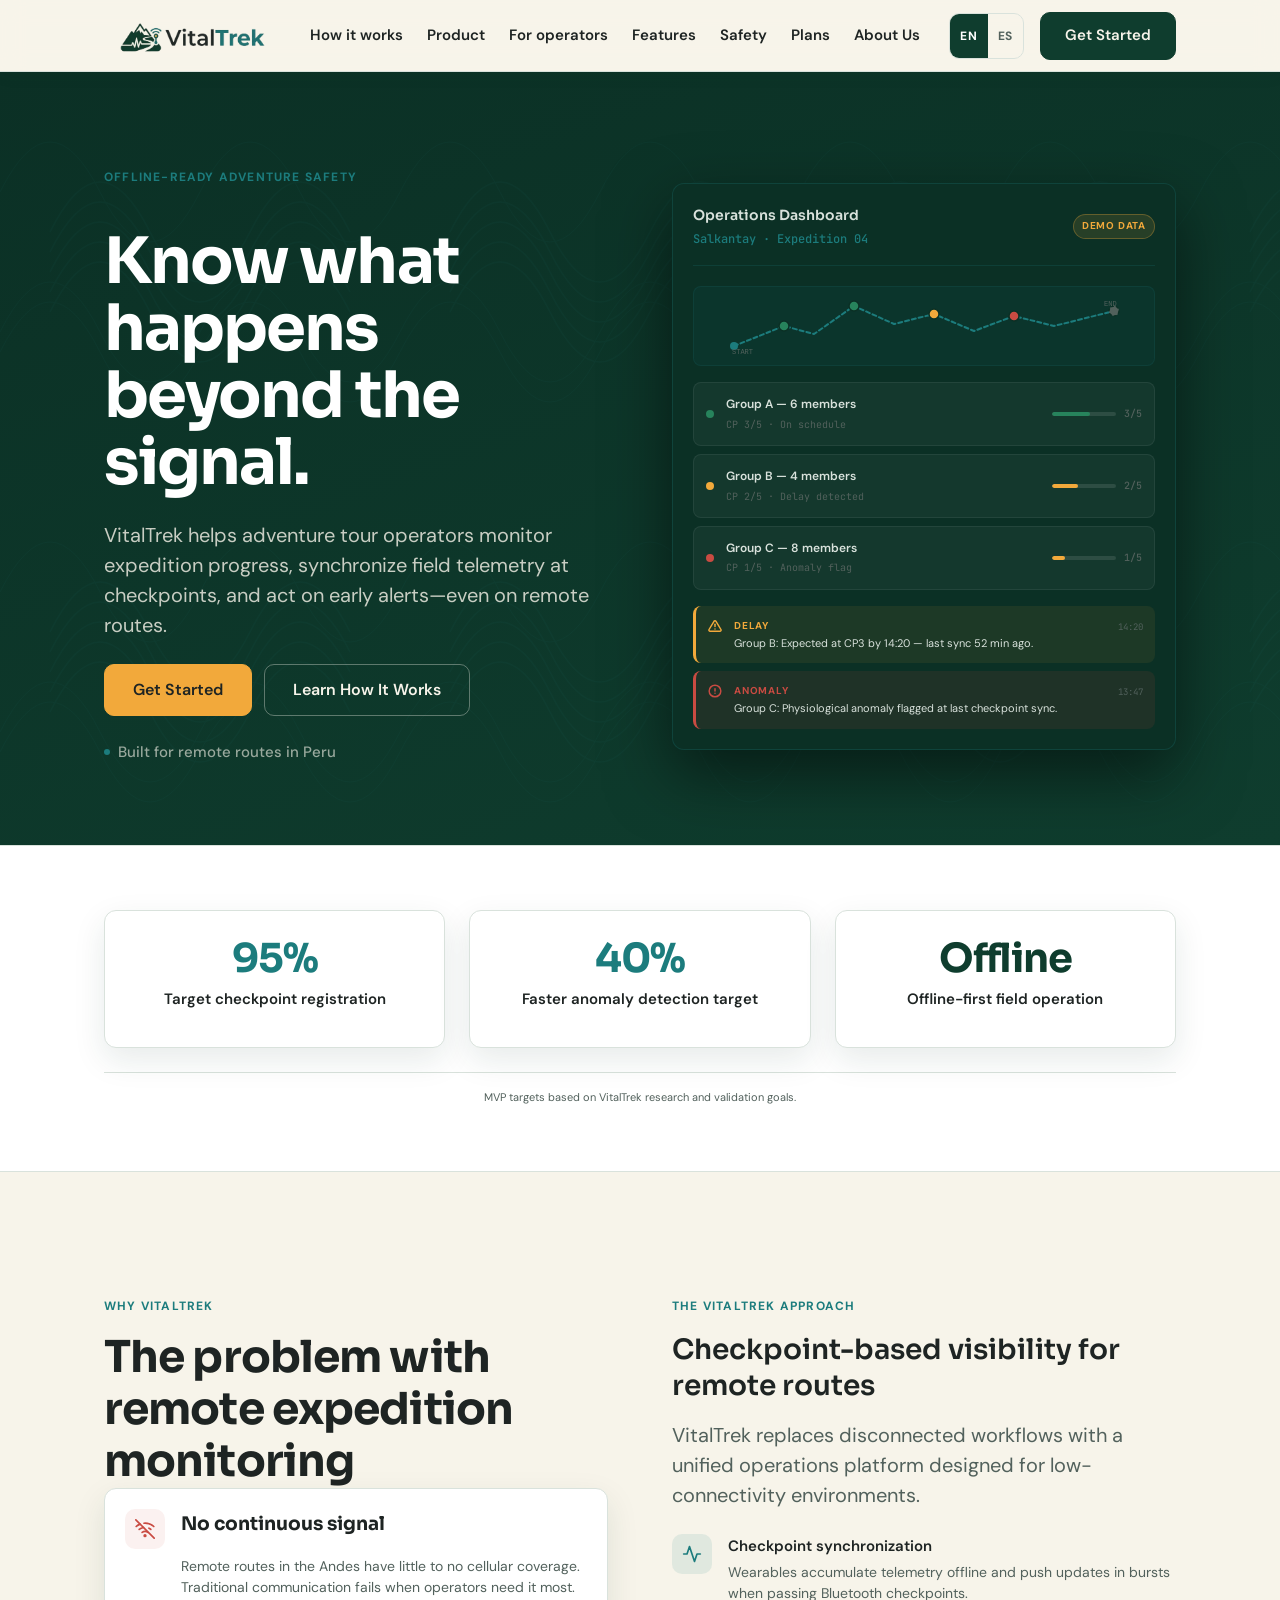
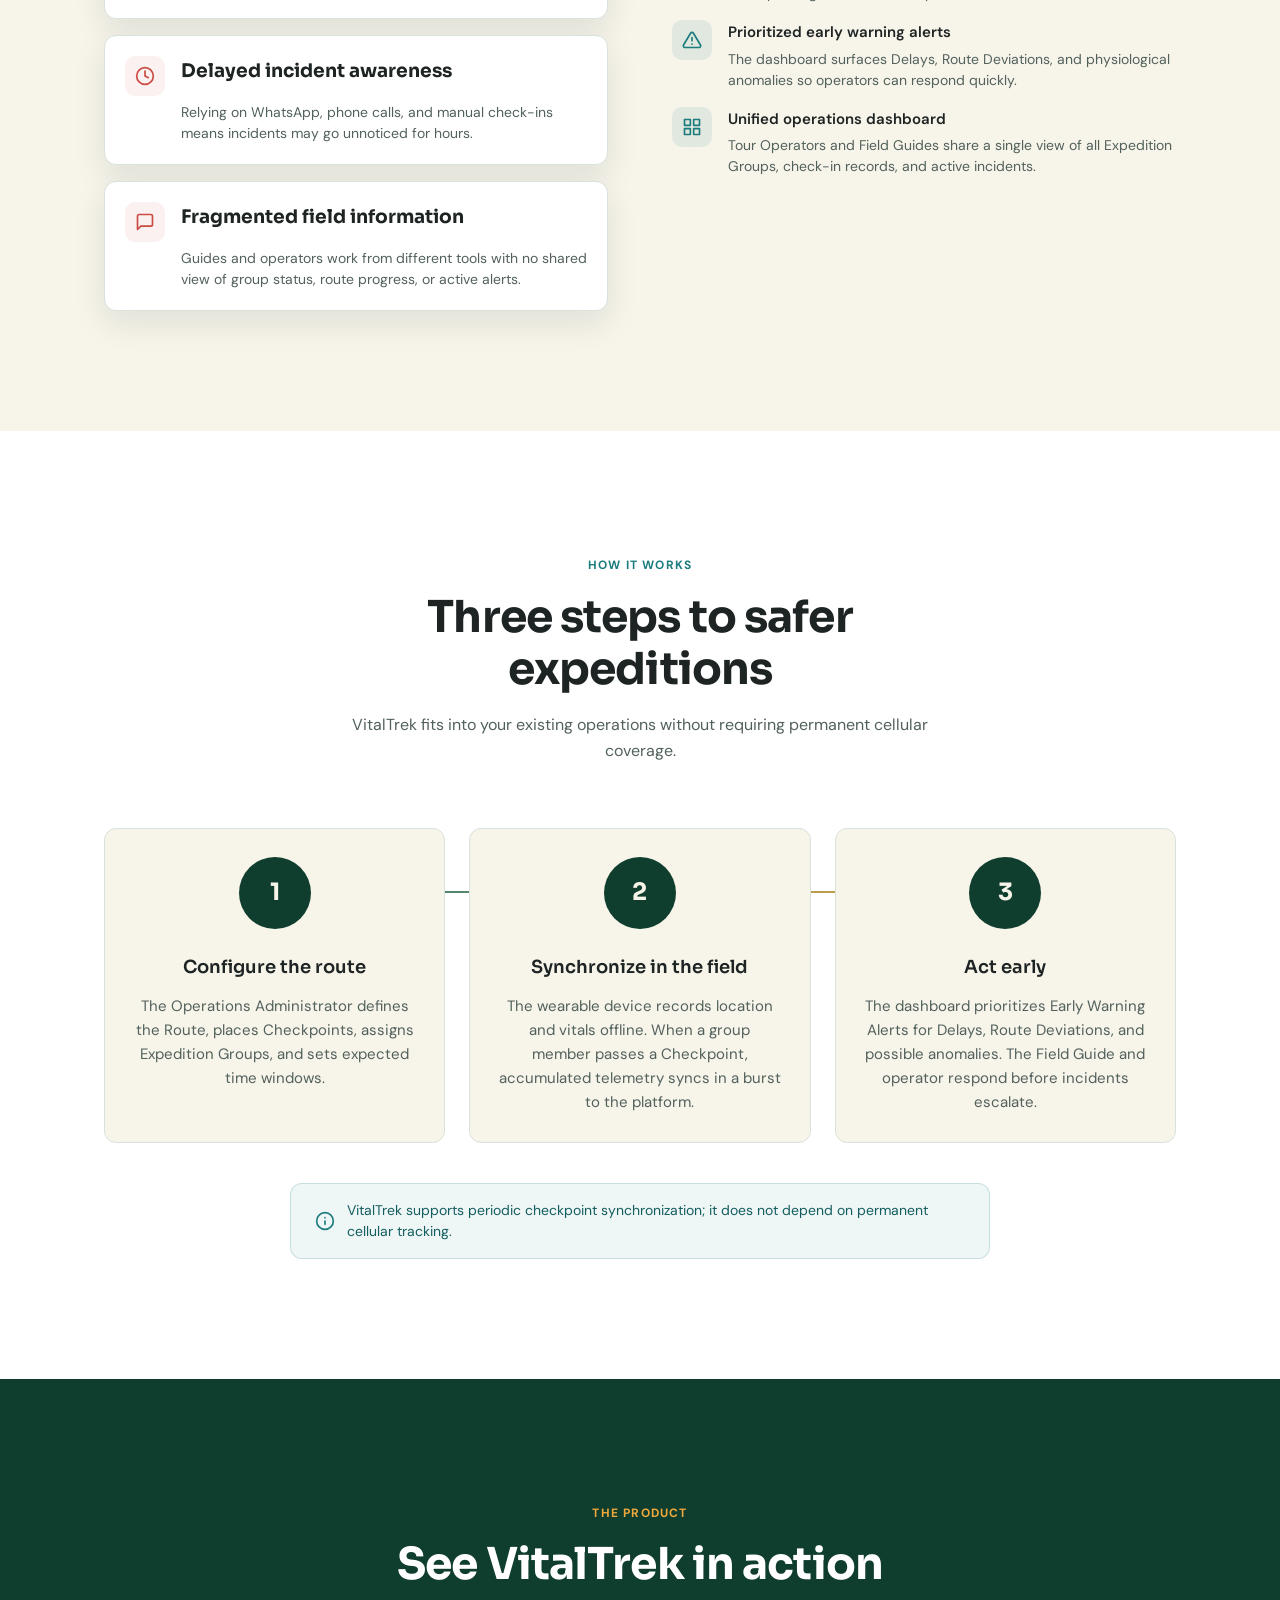
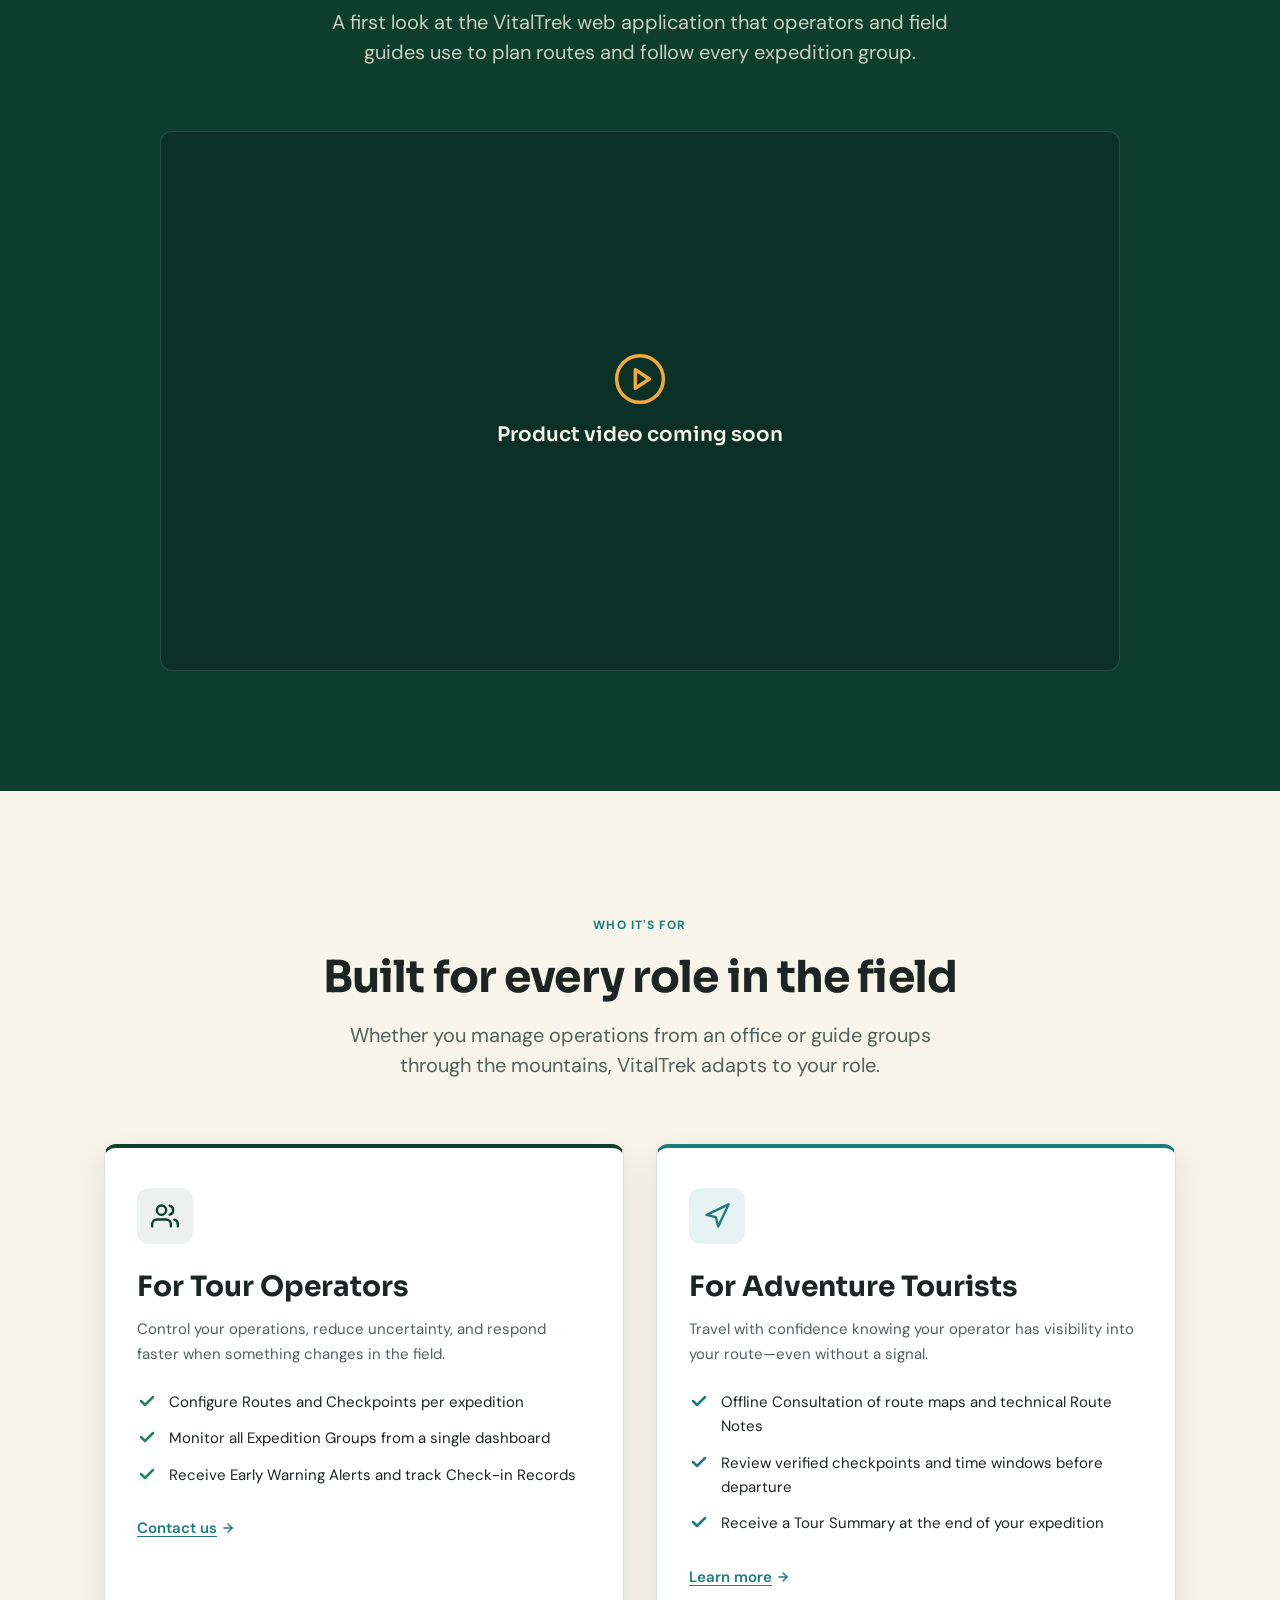
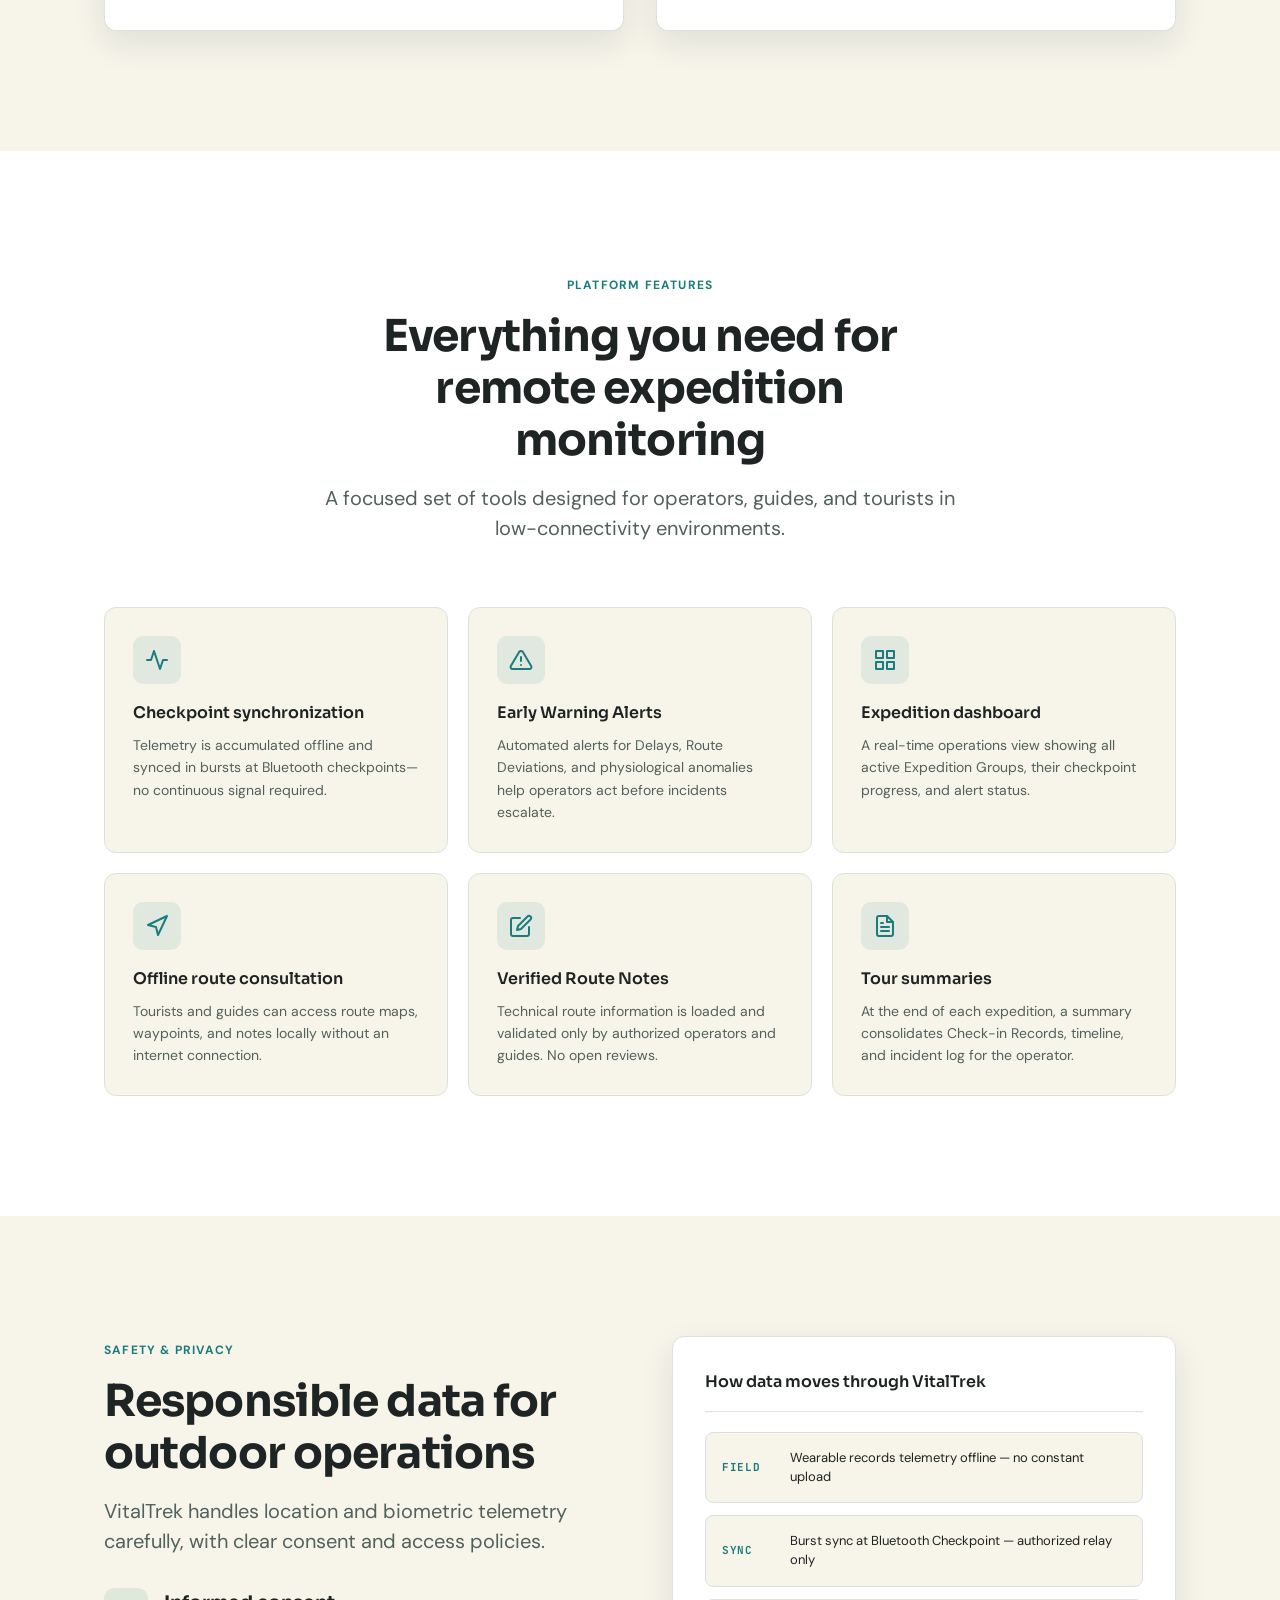
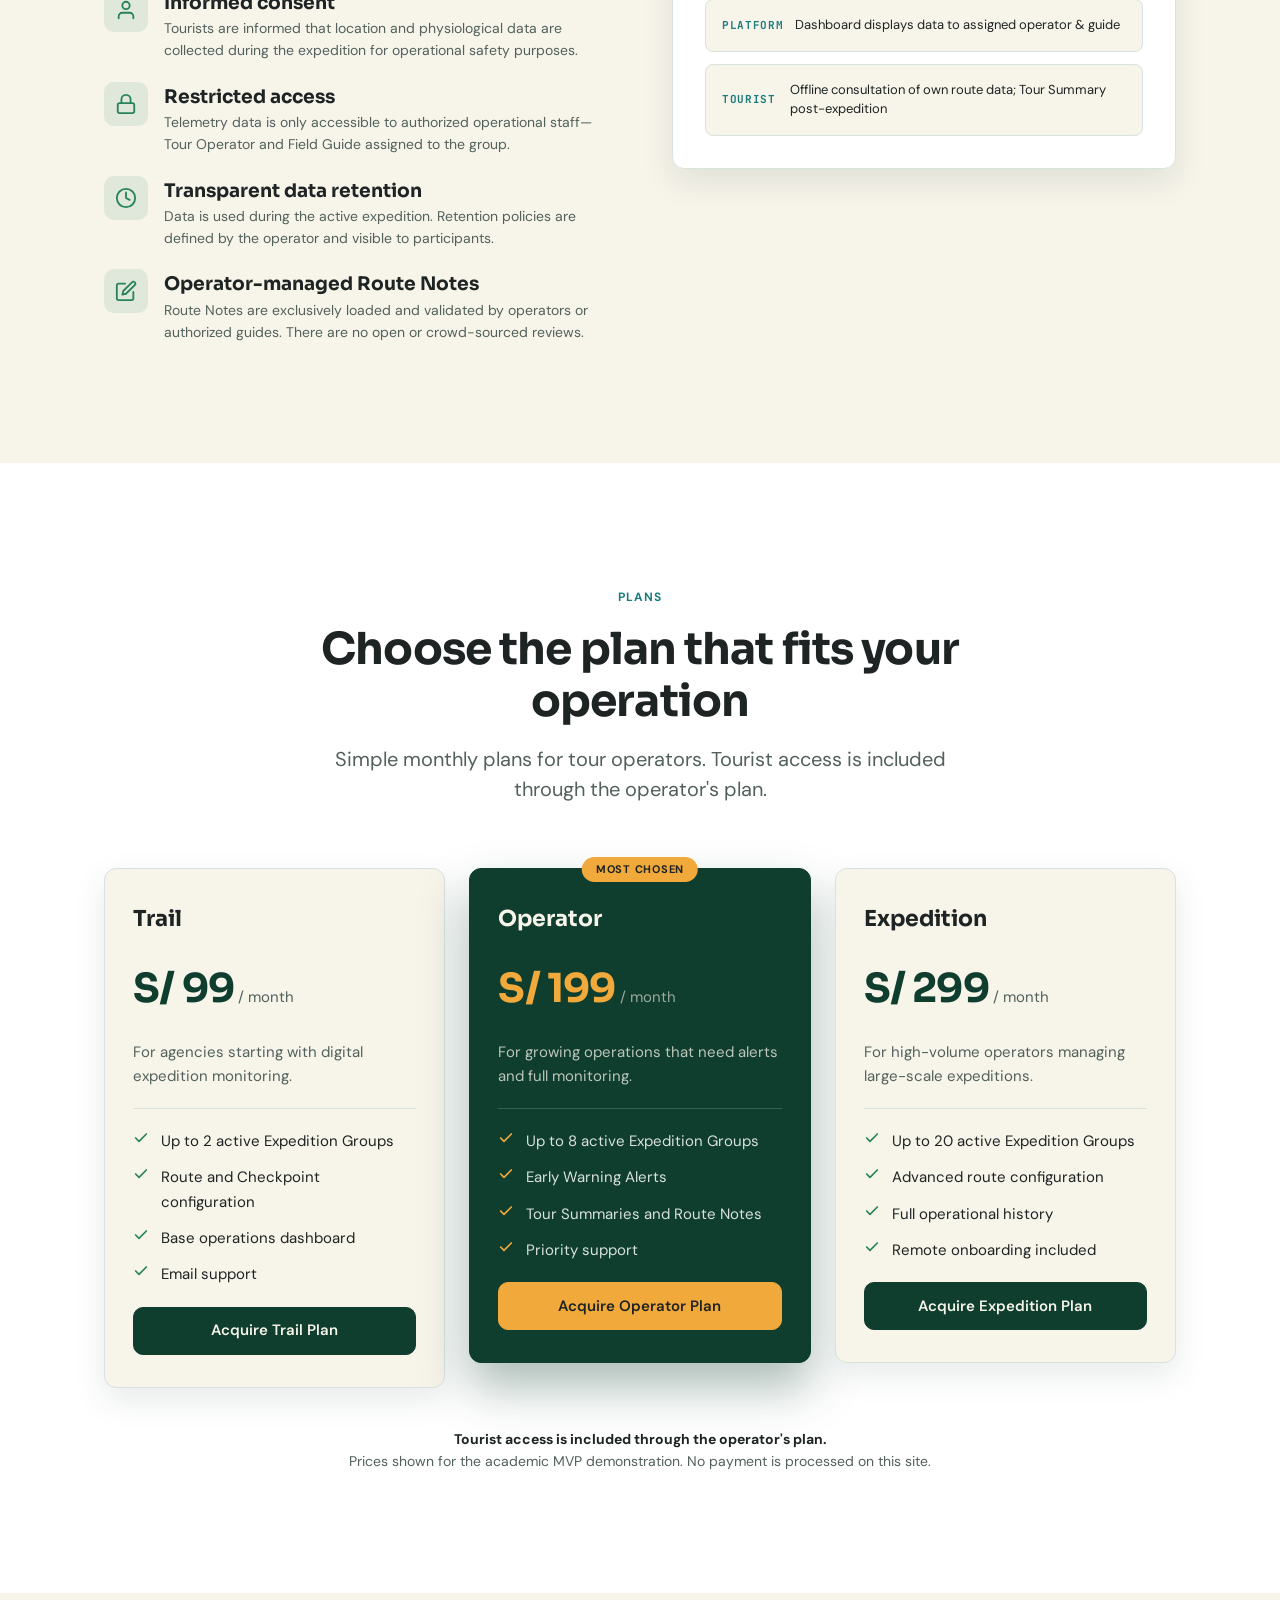
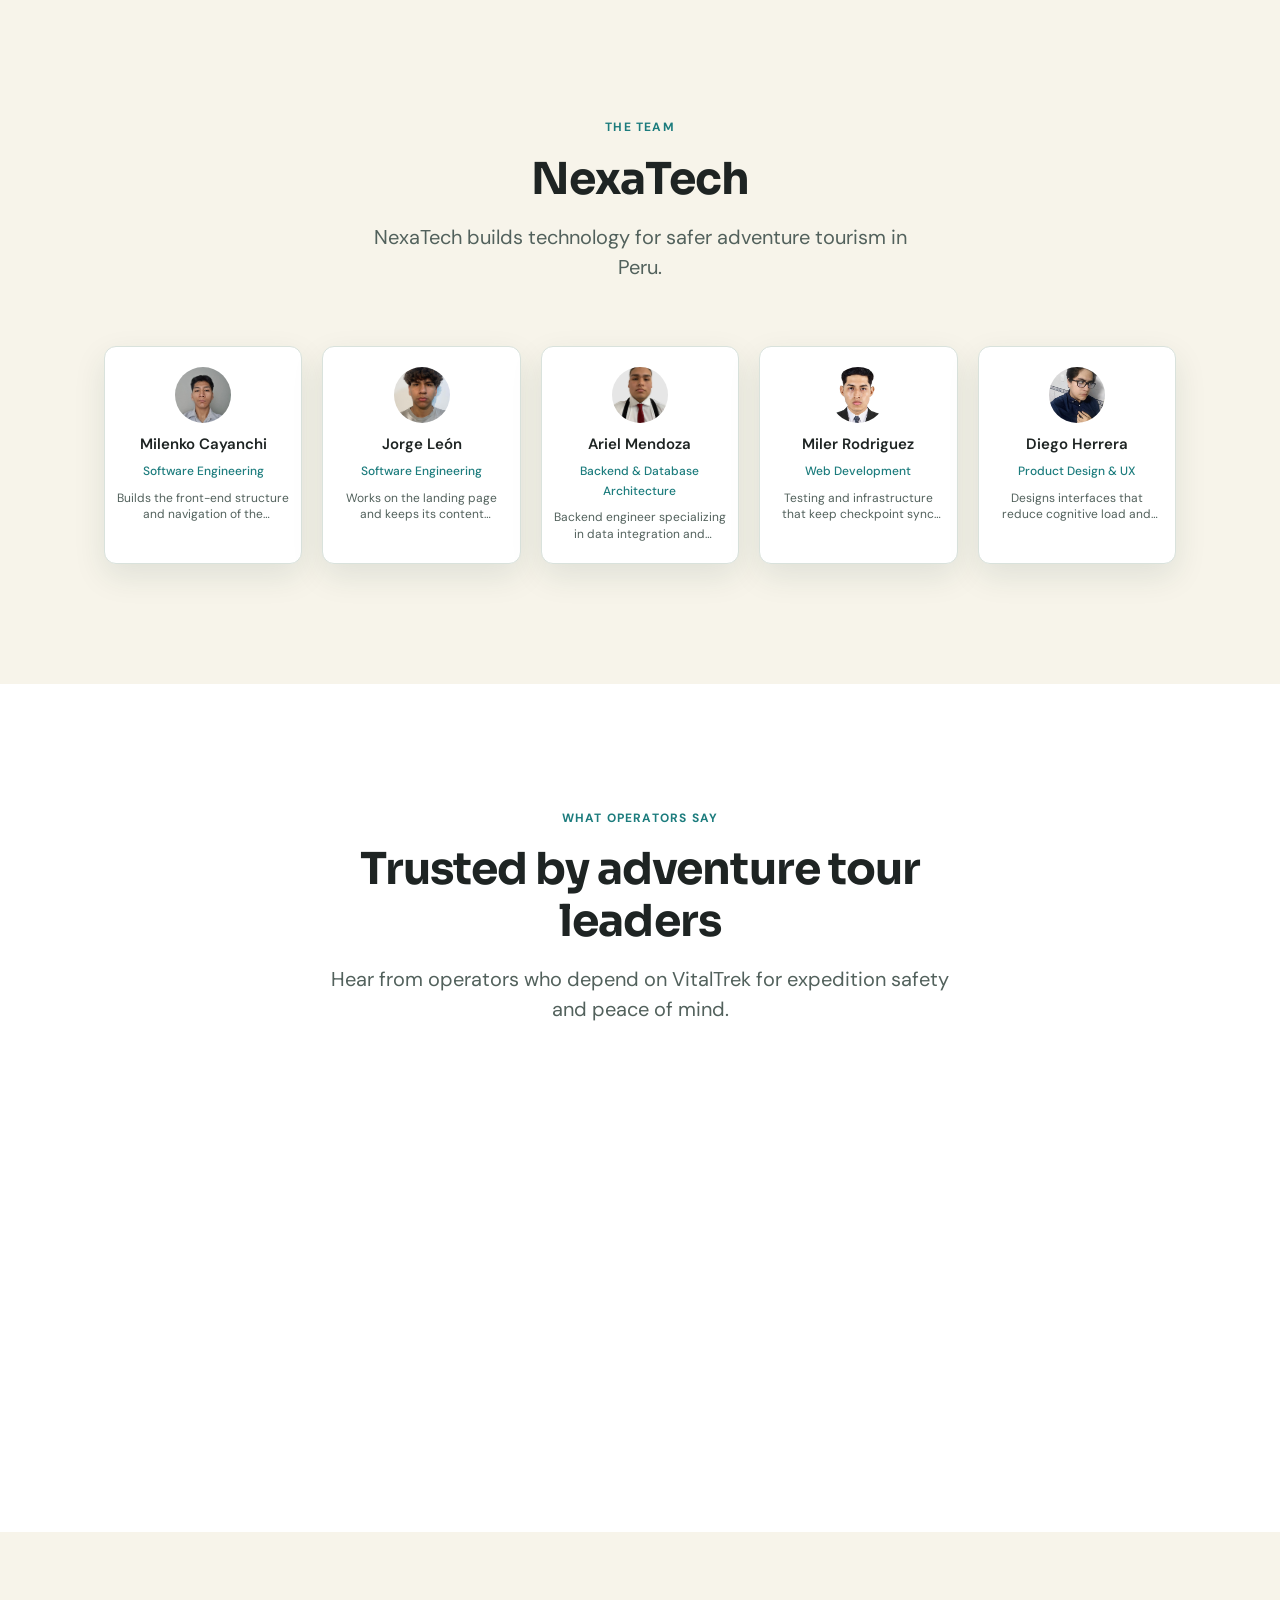
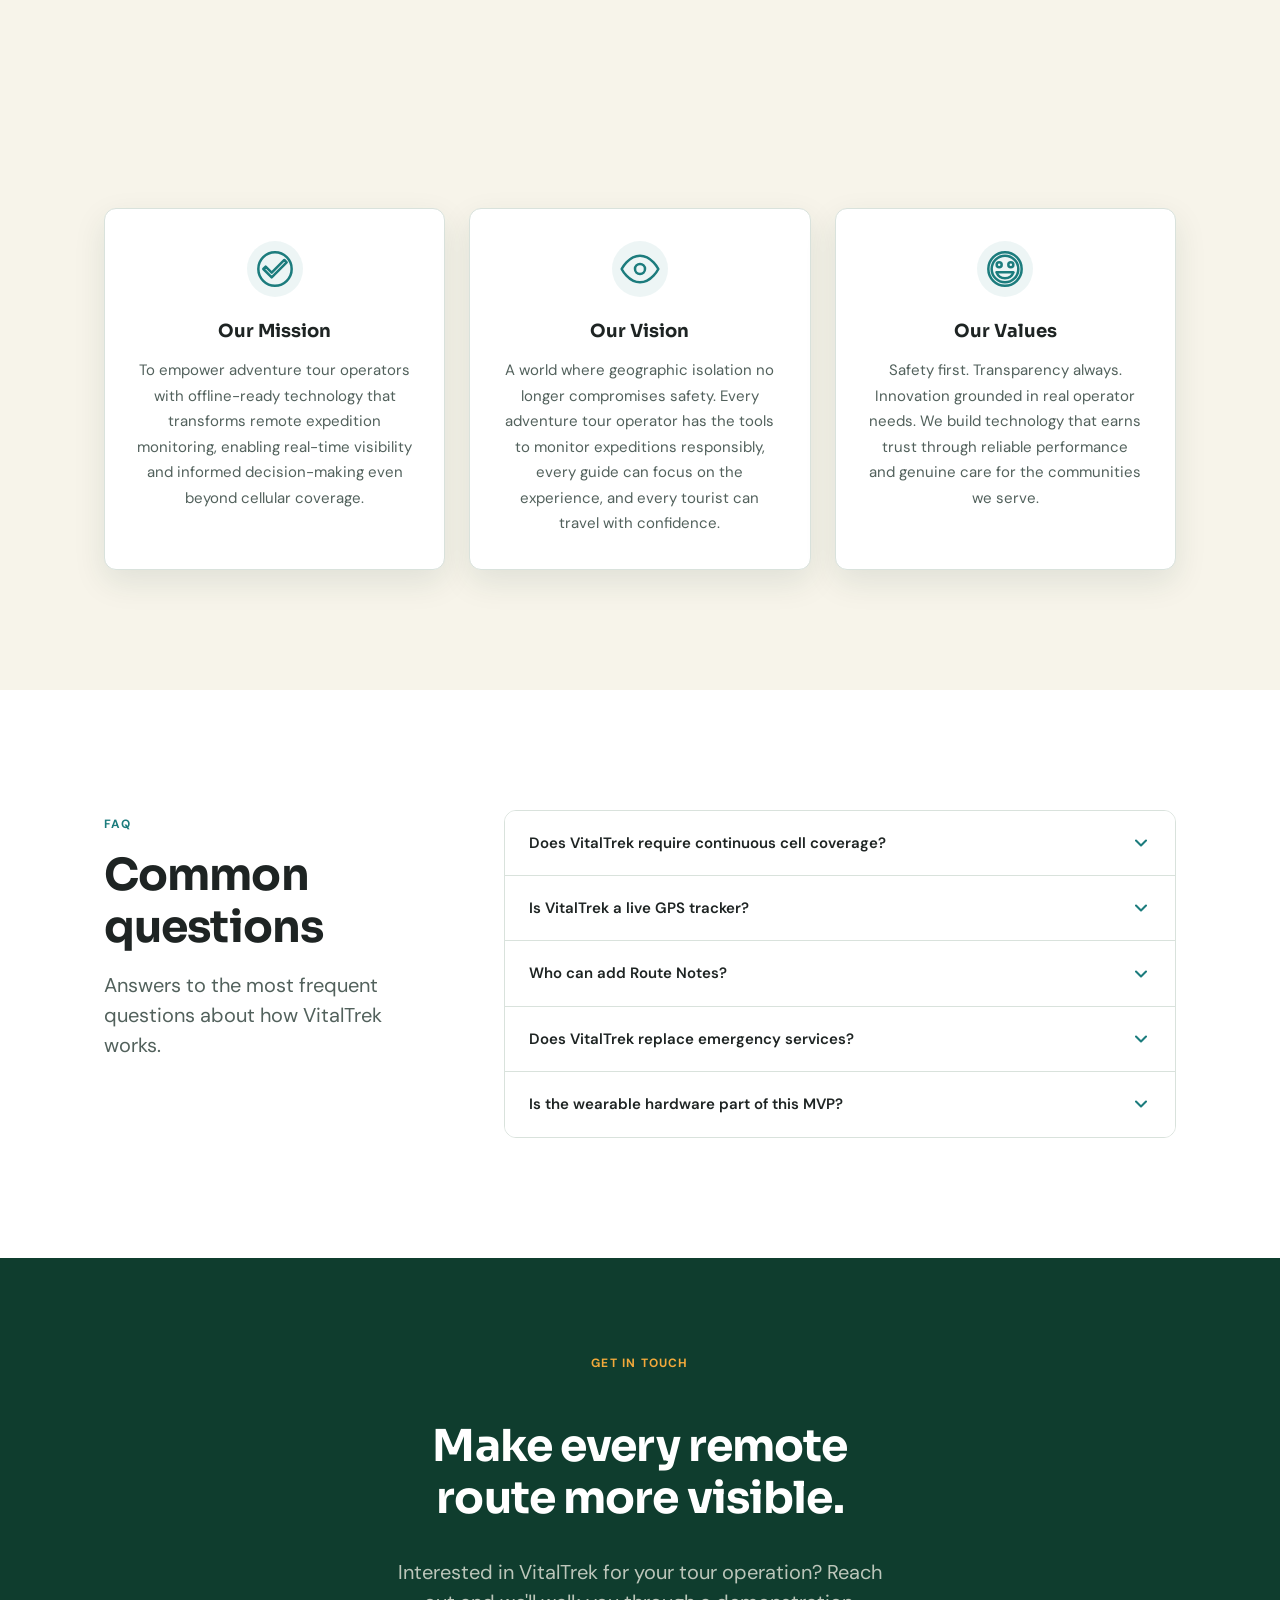
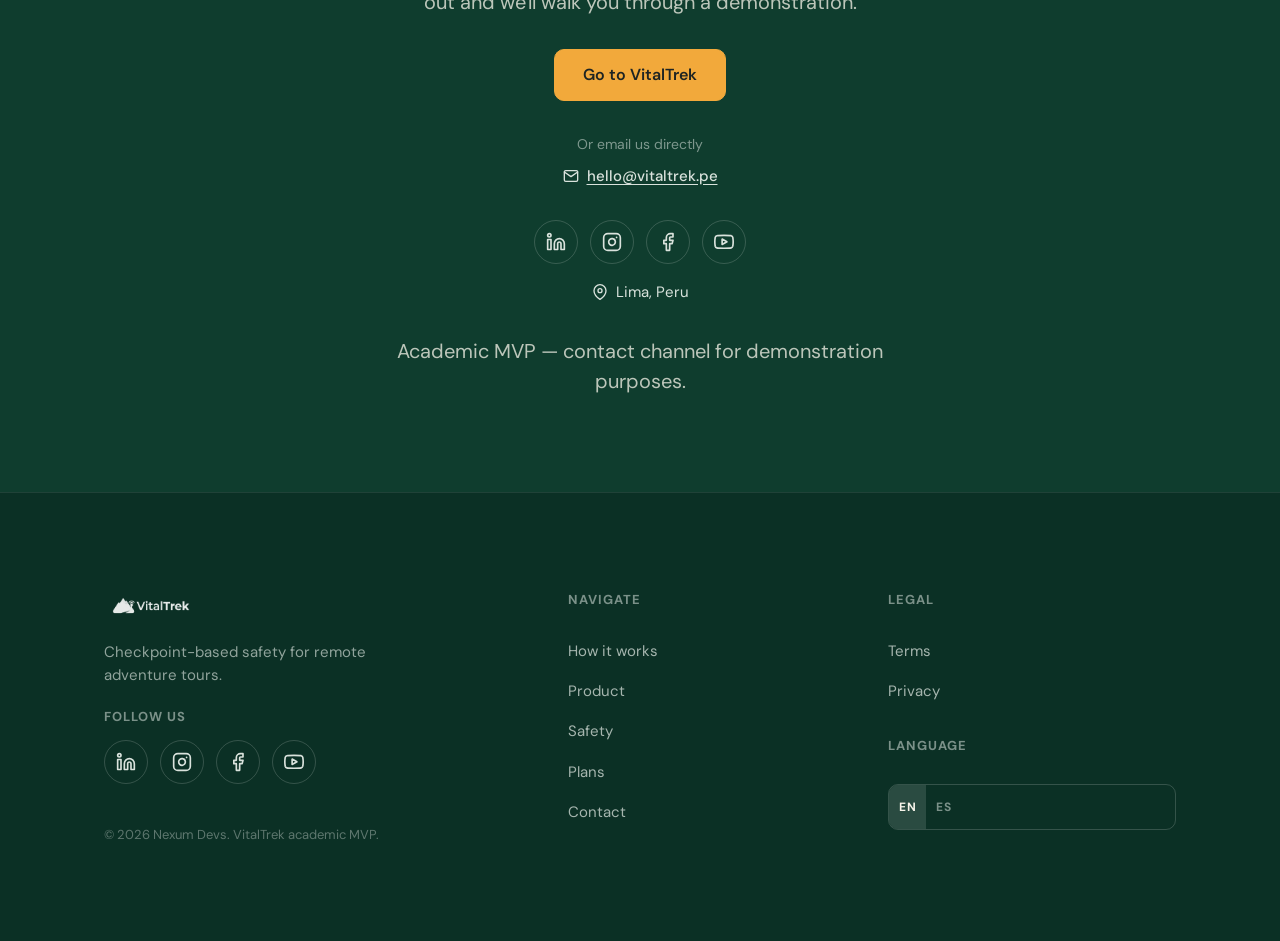
==== commit 4e880707: "feat(social): add social media links and location to contact and footer" ====
--- a/index.html
+++ b/index.html
@@ -12,12 +12,12 @@
         content="VitalTrek helps adventure tour operators monitor remote expeditions through checkpoint synchronization, early alerts, and offline route information." />
 
   <meta name="keywords" content="adventure tourism safety, trekking monitoring, offline telemetry, checkpoint synchronization, tour operator, Peru" />
-  <meta name="author" content="Nexum Devs" />
+  <meta name="author" content="NexaTech" />
   <meta name="robots" content="index, follow" />
-  <link rel="canonical" href="https://landing-page-phi-one-54.vercel.app/" />
-  <link rel="alternate" hreflang="en-US" href="https://landing-page-phi-one-54.vercel.app/" />
-  <link rel="alternate" hreflang="es-419" href="https://landing-page-phi-one-54.vercel.app/" />
-  <link rel="alternate" hreflang="x-default" href="https://landing-page-phi-one-54.vercel.app/" />
+  <link rel="canonical" href="https://landing-page-mrca1.vercel.app/" />
+  <link rel="alternate" hreflang="en-US" href="https://landing-page-mrca1.vercel.app/" />
+  <link rel="alternate" hreflang="es-419" href="https://landing-page-mrca1.vercel.app/" />
+  <link rel="alternate" hreflang="x-default" href="https://landing-page-mrca1.vercel.app/" />
 
   <!-- Open Graph -->
   <meta property="og:type" content="website" />
@@ -25,7 +25,7 @@
   <meta property="og:description"
         content="Monitor remote expeditions, synchronize telemetry at checkpoints, and act on early alerts — even beyond the signal." />
   <meta property="og:image" content="assets/images/brand/vitaltrek-logo.png" />
-  <meta property="og:url" content="https://landing-page-phi-one-54.vercel.app/" />
+  <meta property="og:url" content="https://landing-page-mrca1.vercel.app/" />
   <meta property="og:locale" content="en_US" />
   <meta property="og:locale:alternate" content="es_419" />
 
@@ -86,6 +86,7 @@
     <!-- Primary nav (desktop) -->
     <nav class="site-nav" aria-label="Primary navigation">
       <a href="#how-it-works" data-i18n="navHowItWorks">How it works</a>
+      <a href="#product" data-i18n="navProduct">Product</a>
       <a href="#for-operators" data-i18n="navOperators">For operators</a>
       <a href="#features" data-i18n="navFeatures">Features</a>
       <a href="#safety" data-i18n="navSafety">Safety</a>
@@ -102,7 +103,8 @@
       </div>
 
       <!-- CTA button -->
-      <a href="#contact" class="btn btn--primary-light" data-i18n="navGetStarted">Get Started</a>
+      <a href="https://web-applications-frsv6ksak-nexatech6.vercel.app/" class="btn btn--primary-light" data-app-path="/"
+         target="_blank" rel="noopener noreferrer" data-i18n="navGetStarted">Get Started</a>
 
       <!-- Hamburger -->
       <button id="menu-toggle" class="menu-toggle" aria-expanded="false" aria-controls="mobile-nav"
@@ -118,13 +120,15 @@
 <!-- Mobile nav drawer -->
 <nav id="mobile-nav" class="mobile-nav" aria-label="Mobile navigation">
   <a href="#how-it-works" data-i18n="navHowItWorks">How it works</a>
+  <a href="#product" data-i18n="navProduct">Product</a>
   <a href="#for-operators" data-i18n="navOperators">For operators</a>
   <a href="#features" data-i18n="navFeatures">Features</a>
   <a href="#safety" data-i18n="navSafety">Safety</a>
   <a href="#plans" data-i18n="navPlans">Plans</a>
   <a href="#about" data-i18n="navAbout">About Us</a>
   <a href="#faq" data-i18n="navFAQ">FAQ</a>
-  <a href="#contact" class="btn btn--primary-light" data-i18n="navGetStarted">Get Started</a>
+  <a href="https://web-applications-frsv6ksak-nexatech6.vercel.app/" class="btn btn--primary-light" data-app-path="/"
+     target="_blank" rel="noopener noreferrer" data-i18n="navGetStarted">Get Started</a>
   <div class="lang-toggle" role="group" aria-label="Select language">
     <button class="lang-btn is-active" data-lang="en" aria-pressed="true" data-i18n="langEN">EN</button>
     <button class="lang-btn" data-lang="es" aria-pressed="false" data-i18n="langES">ES</button>
@@ -154,9 +158,9 @@
         </p>
 
         <div class="hero-ctas">
-          <a href="#contact" class="btn btn--primary-dark btn--hero" data-i18n="heroCTAPrimary">Get Started</a>
-          <a href="#how-it-works" class="btn btn--secondary-dark btn--hero" data-i18n="heroCTASecondary">Learn How It Works
-            works</a>
+          <a href="https://web-applications-frsv6ksak-nexatech6.vercel.app/" class="btn btn--primary-dark btn--hero" data-app-path="/"
+             target="_blank" rel="noopener noreferrer" data-i18n="heroCTAPrimary">Get Started</a>
+          <a href="#how-it-works" class="btn btn--secondary-dark btn--hero" data-i18n="heroCTASecondary">Learn How It Works</a>
         </div>
 
         <div class="hero-microproof">
@@ -500,6 +504,77 @@
   </section>
 
   <!-- ════════════════════════════════════════════
+       PRODUCT (video + screenshots)
+       ════════════════════════════════════════════ -->
+  <section id="product" class="section product-section" aria-labelledby="product-h2">
+    <div class="container">
+      <header class="product-header reveal">
+        <span class="eyebrow eyebrow--amber" data-i18n="productEyebrow">THE PRODUCT</span>
+        <h2 id="product-h2" class="section-h2 section-h2--light" data-i18n="productH2">See VitalTrek in action</h2>
+        <p class="lead lead--light" data-i18n="productLead">A first look at the VitalTrek web application that
+          operators and field guides use to plan routes and follow every expedition group.</p>
+      </header>
+
+      <!-- About-the-Product video (16:9) -->
+      <div class="product-video reveal">
+        <!--
+          To publish the video:
+          1. Replace YOUTUBE_VIDEO_ID below with the ID of the YouTube video
+             (the part after "watch?v=", e.g. https://www.youtube.com/watch?v=YOUTUBE_VIDEO_ID).
+          2. Uncomment the <iframe>.
+          3. Delete the .product-video-placeholder block below it.
+
+        <iframe class="product-video-frame"
+                src="https://www.youtube-nocookie.com/embed/YOUTUBE_VIDEO_ID"
+                title="VitalTrek — About the Product"
+                loading="lazy"
+                allow="accelerometer; clipboard-write; encrypted-media; gyroscope; picture-in-picture; web-share"
+                referrerpolicy="strict-origin-when-cross-origin"
+                allowfullscreen></iframe>
+        -->
+        <div class="product-video-placeholder">
+          <svg width="56" height="56" viewBox="0 0 24 24" fill="none" stroke="currentColor" stroke-width="1.5"
+               stroke-linecap="round" stroke-linejoin="round" aria-hidden="true">
+            <circle cx="12" cy="12" r="10" />
+            <polygon points="10 8 16 12 10 16 10 8" />
+          </svg>
+          <p data-i18n="productVideoPlaceholder">Product video coming soon</p>
+        </div>
+      </div>
+
+      <!--
+        Web App screenshots. Uncomment this block once these files exist:
+        assets/images/product/operations-dashboard.png
+        assets/images/product/route-configuration.png
+        assets/images/product/tourist-manifest.png
+
+      <div class="product-gallery">
+        <figure class="product-shot reveal">
+          <img src="assets/images/product/operations-dashboard.png" loading="lazy"
+               alt="Operations dashboard showing expedition groups, checkpoint progress and active alerts"
+               data-i18n-alt="productShot1Alt" />
+          <figcaption data-i18n="productShot1Caption">Operations dashboard</figcaption>
+        </figure>
+
+        <figure class="product-shot reveal">
+          <img src="assets/images/product/route-configuration.png" loading="lazy"
+               alt="Route configuration screen with checkpoints placed along a trekking route"
+               data-i18n-alt="productShot2Alt" />
+          <figcaption data-i18n="productShot2Caption">Route and checkpoint configuration</figcaption>
+        </figure>
+
+        <figure class="product-shot reveal">
+          <img src="assets/images/product/tourist-manifest.png" loading="lazy"
+               alt="Tourist manifest listing the members of an expedition group"
+               data-i18n-alt="productShot3Alt" />
+          <figcaption data-i18n="productShot3Caption">Tourist manifest</figcaption>
+        </figure>
+      </div>
+      -->
+    </div>
+  </section>
+
+  <!-- ════════════════════════════════════════════
        FOR OPERATORS / TOURISTS
        ════════════════════════════════════════════ -->
   <section id="for-operators" class="section for-operators-section" aria-labelledby="for-h2">
@@ -550,7 +625,9 @@
               <span data-i18n="operatorBenefit3">Receive Early Warning Alerts and track Check-in Records</span>
             </li>
           </ul>
-          <a href="#contact" class="text-link" data-i18n="operatorCTA">Contact us
+          <a href="https://web-applications-frsv6ksak-nexatech6.vercel.app/operations" class="text-link" data-app-path="/operations"
+             target="_blank" rel="noopener noreferrer">
+            <span data-i18n="operatorCTA">Open operations workspace</span>
             <svg width="14" height="14" viewBox="0 0 24 24" fill="none" stroke="currentColor" stroke-width="2.5"
                  stroke-linecap="round" stroke-linejoin="round" aria-hidden="true">
               <line x1="5" y1="12" x2="19" y2="12" />
@@ -593,7 +670,9 @@
               <span data-i18n="touristBenefit3">Receive a Tour Summary at the end of your expedition</span>
             </li>
           </ul>
-          <a href="#contact" class="text-link" data-i18n="touristCTA">Learn more
+          <a href="https://web-applications-frsv6ksak-nexatech6.vercel.app/" class="text-link" data-app-path="/"
+             target="_blank" rel="noopener noreferrer">
+            <span data-i18n="touristCTA">Explore VitalTrek</span>
             <svg width="14" height="14" viewBox="0 0 24 24" fill="none" stroke="currentColor" stroke-width="2.5"
                  stroke-linecap="round" stroke-linejoin="round" aria-hidden="true">
               <line x1="5" y1="12" x2="19" y2="12" />
@@ -1234,7 +1313,8 @@
       <h2 id="contact-h2" data-i18n="contactH2">Make every remote route more visible.</h2>
       <p data-i18n="contactLead">Interested in VitalTrek for your tour operation? Reach out and we'll walk you through
         a demonstration.</p>
-      <a href="mailto:hello@vitaltrek.pe" class="btn btn--primary-dark btn--hero" data-i18n="contactCTA">Go to VitalTrek</a>
+      <a href="https://web-applications-frsv6ksak-nexatech6.vercel.app/" class="btn btn--primary-dark btn--hero" data-app-path="/"
+         target="_blank" rel="noopener noreferrer" data-i18n="contactCTA">Go to VitalTrek</a>
       <div>
         <p style="font-size: 0.875rem; color: rgba(217,226,220,0.55); margin-bottom: 0.5rem;"
            data-i18n="contactEmailLabel">Or email us directly</p>
@@ -1247,6 +1327,63 @@
           hello@vitaltrek.pe
         </a>
       </div>
+      <div class="contact-social">
+        <ul class="social-links" aria-label="VitalTrek on social media" data-i18n-aria-label="socialListLabel">
+          <li>
+            <a href="https://www.linkedin.com/" class="social-link" data-social="linkedin"
+               target="_blank" rel="noopener noreferrer"
+               aria-label="VitalTrek on LinkedIn" data-i18n-aria-label="socialLinkedIn">
+              <svg width="20" height="20" viewBox="0 0 24 24" fill="none" stroke="currentColor" stroke-width="2"
+                   stroke-linecap="round" stroke-linejoin="round" aria-hidden="true">
+                <path d="M16 8a6 6 0 016 6v7h-4v-7a2 2 0 00-2-2 2 2 0 00-2 2v7h-4v-7a6 6 0 016-6z" />
+                <rect x="2" y="9" width="4" height="12" />
+                <circle cx="4" cy="4" r="2" />
+              </svg>
+            </a>
+          </li>
+          <li>
+            <a href="https://www.instagram.com/" class="social-link" data-social="instagram"
+               target="_blank" rel="noopener noreferrer"
+               aria-label="VitalTrek on Instagram" data-i18n-aria-label="socialInstagram">
+              <svg width="20" height="20" viewBox="0 0 24 24" fill="none" stroke="currentColor" stroke-width="2"
+                   stroke-linecap="round" stroke-linejoin="round" aria-hidden="true">
+                <rect x="2" y="2" width="20" height="20" rx="5" ry="5" />
+                <path d="M16 11.37A4 4 0 1112.63 8 4 4 0 0116 11.37z" />
+                <line x1="17.5" y1="6.5" x2="17.51" y2="6.5" />
+              </svg>
+            </a>
+          </li>
+          <li>
+            <a href="https://www.facebook.com/" class="social-link" data-social="facebook"
+               target="_blank" rel="noopener noreferrer"
+               aria-label="VitalTrek on Facebook" data-i18n-aria-label="socialFacebook">
+              <svg width="20" height="20" viewBox="0 0 24 24" fill="none" stroke="currentColor" stroke-width="2"
+                   stroke-linecap="round" stroke-linejoin="round" aria-hidden="true">
+                <path d="M18 2h-3a5 5 0 00-5 5v3H7v4h3v8h4v-8h3l1-4h-4V7a1 1 0 011-1h3z" />
+              </svg>
+            </a>
+          </li>
+          <li>
+            <a href="https://www.youtube.com/" class="social-link" data-social="youtube"
+               target="_blank" rel="noopener noreferrer"
+               aria-label="VitalTrek on YouTube" data-i18n-aria-label="socialYouTube">
+              <svg width="20" height="20" viewBox="0 0 24 24" fill="none" stroke="currentColor" stroke-width="2"
+                   stroke-linecap="round" stroke-linejoin="round" aria-hidden="true">
+                <path d="M22.54 6.42a2.78 2.78 0 00-1.94-2C18.88 4 12 4 12 4s-6.88 0-8.6.46a2.78 2.78 0 00-1.94 2A29 29 0 001 11.75a29 29 0 00.46 5.33A2.78 2.78 0 003.4 19c1.72.46 8.6.46 8.6.46s6.88 0 8.6-.46a2.78 2.78 0 001.94-2 29 29 0 00.46-5.25 29 29 0 00-.46-5.33z" />
+                <polygon points="9.75 15.02 15.5 11.75 9.75 8.48 9.75 15.02" />
+              </svg>
+            </a>
+          </li>
+        </ul>
+        <p class="contact-location">
+          <svg width="16" height="16" viewBox="0 0 24 24" fill="none" stroke="currentColor" stroke-width="2"
+               stroke-linecap="round" stroke-linejoin="round" aria-hidden="true">
+            <path d="M21 10c0 7-9 13-9 13s-9-6-9-13a9 9 0 0118 0z" />
+            <circle cx="12" cy="10" r="3" />
+          </svg>
+          <span data-i18n="contactLocation">Lima, Peru</span>
+        </p>
+      </div>
       <p class="contact-note" data-i18n="contactNote">Academic MVP — contact channel for demonstration purposes.</p>
     </div>
   </section>
@@ -1265,6 +1402,56 @@
         <img src="assets/images/brand/vitaltrek-logo.png" alt="VitalTrek" width="140" height="28" loading="lazy" />
       </a>
       <p class="footer-tagline" data-i18n="footerTagline">Checkpoint-based safety for remote adventure tours.</p>
+      <div class="footer-social">
+        <span class="footer-nav-title" data-i18n="footerSocialTitle">Follow us</span>
+        <ul class="social-links" aria-label="VitalTrek on social media" data-i18n-aria-label="socialListLabel">
+          <li>
+            <a href="https://www.linkedin.com/" class="social-link" data-social="linkedin"
+               target="_blank" rel="noopener noreferrer"
+               aria-label="VitalTrek on LinkedIn" data-i18n-aria-label="socialLinkedIn">
+              <svg width="20" height="20" viewBox="0 0 24 24" fill="none" stroke="currentColor" stroke-width="2"
+                   stroke-linecap="round" stroke-linejoin="round" aria-hidden="true">
+                <path d="M16 8a6 6 0 016 6v7h-4v-7a2 2 0 00-2-2 2 2 0 00-2 2v7h-4v-7a6 6 0 016-6z" />
+                <rect x="2" y="9" width="4" height="12" />
+                <circle cx="4" cy="4" r="2" />
+              </svg>
+            </a>
+          </li>
+          <li>
+            <a href="https://www.instagram.com/" class="social-link" data-social="instagram"
+               target="_blank" rel="noopener noreferrer"
+               aria-label="VitalTrek on Instagram" data-i18n-aria-label="socialInstagram">
+              <svg width="20" height="20" viewBox="0 0 24 24" fill="none" stroke="currentColor" stroke-width="2"
+                   stroke-linecap="round" stroke-linejoin="round" aria-hidden="true">
+                <rect x="2" y="2" width="20" height="20" rx="5" ry="5" />
+                <path d="M16 11.37A4 4 0 1112.63 8 4 4 0 0116 11.37z" />
+                <line x1="17.5" y1="6.5" x2="17.51" y2="6.5" />
+              </svg>
+            </a>
+          </li>
+          <li>
+            <a href="https://www.facebook.com/" class="social-link" data-social="facebook"
+               target="_blank" rel="noopener noreferrer"
+               aria-label="VitalTrek on Facebook" data-i18n-aria-label="socialFacebook">
+              <svg width="20" height="20" viewBox="0 0 24 24" fill="none" stroke="currentColor" stroke-width="2"
+                   stroke-linecap="round" stroke-linejoin="round" aria-hidden="true">
+                <path d="M18 2h-3a5 5 0 00-5 5v3H7v4h3v8h4v-8h3l1-4h-4V7a1 1 0 011-1h3z" />
+              </svg>
+            </a>
+          </li>
+          <li>
+            <a href="https://www.youtube.com/" class="social-link" data-social="youtube"
+               target="_blank" rel="noopener noreferrer"
+               aria-label="VitalTrek on YouTube" data-i18n-aria-label="socialYouTube">
+              <svg width="20" height="20" viewBox="0 0 24 24" fill="none" stroke="currentColor" stroke-width="2"
+                   stroke-linecap="round" stroke-linejoin="round" aria-hidden="true">
+                <path d="M22.54 6.42a2.78 2.78 0 00-1.94-2C18.88 4 12 4 12 4s-6.88 0-8.6.46a2.78 2.78 0 00-1.94 2A29 29 0 001 11.75a29 29 0 00.46 5.33A2.78 2.78 0 003.4 19c1.72.46 8.6.46 8.6.46s6.88 0 8.6-.46a2.78 2.78 0 001.94-2 29 29 0 00.46-5.25 29 29 0 00-.46-5.33z" />
+                <polygon points="9.75 15.02 15.5 11.75 9.75 8.48 9.75 15.02" />
+              </svg>
+            </a>
+          </li>
+        </ul>
+      </div>
       <p class="footer-copyright">
         <span data-i18n="footerCopyright">© 2026 NexaTech. VitalTrek academic MVP.</span>
       </p>
@@ -1274,6 +1461,7 @@
     <nav class="footer-nav" aria-label="Footer navigation">
       <span class="footer-nav-title" data-i18n="footerNavTitle">Navigate</span>
       <a href="#how-it-works" data-i18n="footerHowItWorks">How it works</a>
+      <a href="#product" data-i18n="footerProduct">Product</a>
       <a href="#safety" data-i18n="footerSafety">Safety</a>
       <a href="#plans" data-i18n="footerPlans">Plans</a>
       <a href="#contact" data-i18n="footerContact">Contact</a>
--- a/css/main.css
+++ b/css/main.css
@@ -1001,6 +1001,96 @@
   text-align: left;
 }
 
+/* ── PRODUCT ── */
+.product-section {
+  background-color: var(--color-forest-900);
+}
+
+.product-header {
+  text-align: center;
+  max-width: 640px;
+  margin-inline: auto;
+  margin-bottom: var(--space-16);
+}
+
+.product-header p {
+  margin-top: var(--space-4);
+}
+
+.product-video {
+  position: relative;
+  width: 100%;
+  max-width: 960px;
+  margin-inline: auto;
+  aspect-ratio: 16 / 9;
+  border-radius: var(--radius-card);
+  overflow: hidden;
+  background-color: var(--color-forest-950);
+  border: 1px solid rgba(217, 226, 220, 0.15);
+  box-shadow: var(--shadow-card);
+}
+
+.product-video-frame {
+  position: absolute;
+  inset: 0;
+  width: 100%;
+  height: 100%;
+  border: 0;
+}
+
+.product-video-placeholder {
+  position: absolute;
+  inset: 0;
+  display: flex;
+  flex-direction: column;
+  align-items: center;
+  justify-content: center;
+  gap: var(--space-3);
+  padding: var(--space-6);
+  text-align: center;
+  color: var(--color-mist);
+}
+
+.product-video-placeholder svg {
+  color: var(--color-amber-500);
+}
+
+.product-video-placeholder p {
+  font-family: var(--font-display);
+  font-size: var(--text-lead);
+  font-weight: 600;
+  color: var(--color-off-white);
+}
+
+.product-gallery {
+  display: grid;
+  grid-template-columns: repeat(3, 1fr);
+  gap: var(--space-6);
+  margin-top: var(--space-12);
+}
+
+.product-shot {
+  margin: 0;
+  min-width: 0;
+}
+
+.product-shot img {
+  width: 100%;
+  height: auto;
+  aspect-ratio: 16 / 10;
+  object-fit: cover;
+  border-radius: var(--radius-card);
+  border: 1px solid rgba(217, 226, 220, 0.15);
+  background-color: var(--color-forest-950);
+}
+
+.product-shot figcaption {
+  margin-top: var(--space-3);
+  font-size: var(--text-ui);
+  color: rgba(217, 226, 220, 0.75);
+  text-align: center;
+}
+
 /* ── FOR OPERATORS ── */
 .for-operators-section {
   background-color: var(--color-off-white);
@@ -1823,6 +1913,61 @@
 .contact-note {
   font-size: 0.8125rem;
   color: rgba(217, 226, 220, 0.50);
+}
+
+.contact-social {
+  display: flex;
+  flex-direction: column;
+  align-items: center;
+  gap: var(--space-4);
+}
+
+.contact-location {
+  display: flex;
+  align-items: center;
+  gap: var(--space-2);
+  color: var(--color-mist);
+  font-size: var(--text-ui);
+}
+
+/* ── Social links (contact + footer) ── */
+.social-links {
+  display: flex;
+  flex-wrap: wrap;
+  gap: var(--space-3);
+}
+
+.social-link {
+  display: inline-flex;
+  align-items: center;
+  justify-content: center;
+  width: 44px;
+  height: 44px;
+  border-radius: var(--radius-badge);
+  border: 1px solid rgba(217, 226, 220, 0.20);
+  color: var(--color-mist);
+  transition: color var(--transition-fast), border-color var(--transition-fast), background-color var(--transition-fast);
+}
+
+.social-link:hover {
+  color: var(--color-amber-500);
+  border-color: var(--color-amber-500);
+  background-color: rgba(242, 169, 59, 0.08);
+}
+
+.social-link:focus-visible {
+  outline: 3px solid var(--color-teal-600);
+  outline-offset: 3px;
+}
+
+.footer-social {
+  display: flex;
+  flex-direction: column;
+  gap: var(--space-3);
+}
+
+.footer-social .footer-nav-title {
+  margin-bottom: 0;
 }
 
 /* ── FOOTER ── */
--- a/css/responsive.css
+++ b/css/responsive.css
@@ -131,8 +131,18 @@
 
   /* Features: 1 col mobile, 2 col tablet */
   .features-grid {
-    grid-template-columns: 1fr 1fr;
+    grid-template-columns: 1fr;
     gap: var(--space-4);
+  }
+
+  /* Product: 1 col */
+  .product-header {
+    margin-bottom: var(--space-10);
+  }
+
+  .product-gallery {
+    grid-template-columns: 1fr;
+    gap: var(--space-5);
   }
 
   /* Safety: 1 col */
@@ -238,6 +248,11 @@
     grid-template-columns: repeat(2, 1fr);
   }
 
+  /* Product: 2 col */
+  .product-gallery {
+    grid-template-columns: repeat(2, 1fr);
+  }
+
   /* Safety: 1 col */
   .safety-inner {
     grid-template-columns: 1fr;
@@ -291,6 +306,11 @@
     grid-template-columns: repeat(3, 1fr);
   }
 
+  /* Product: 3 col */
+  .product-gallery {
+    grid-template-columns: repeat(3, 1fr);
+  }
+
   /* Team: 5 col */
   .team-grid {
     grid-template-columns: repeat(5, 1fr);
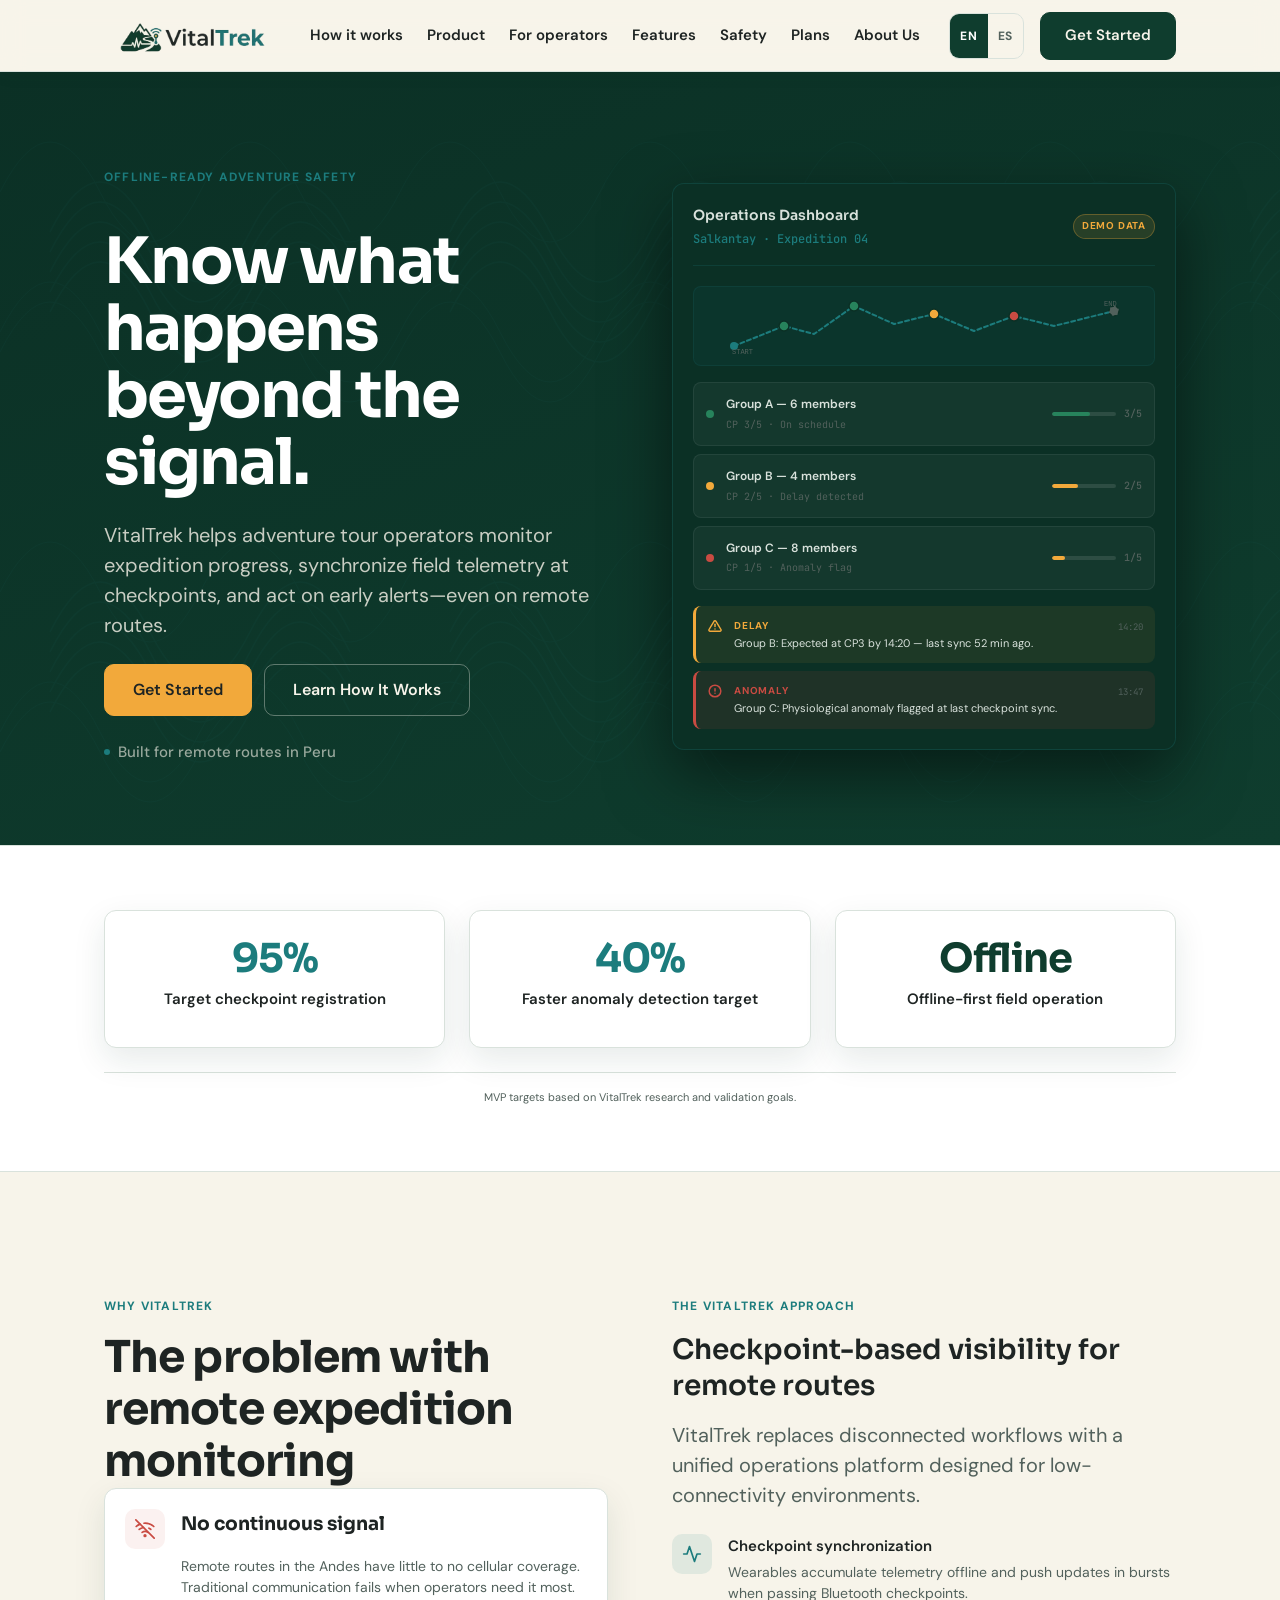
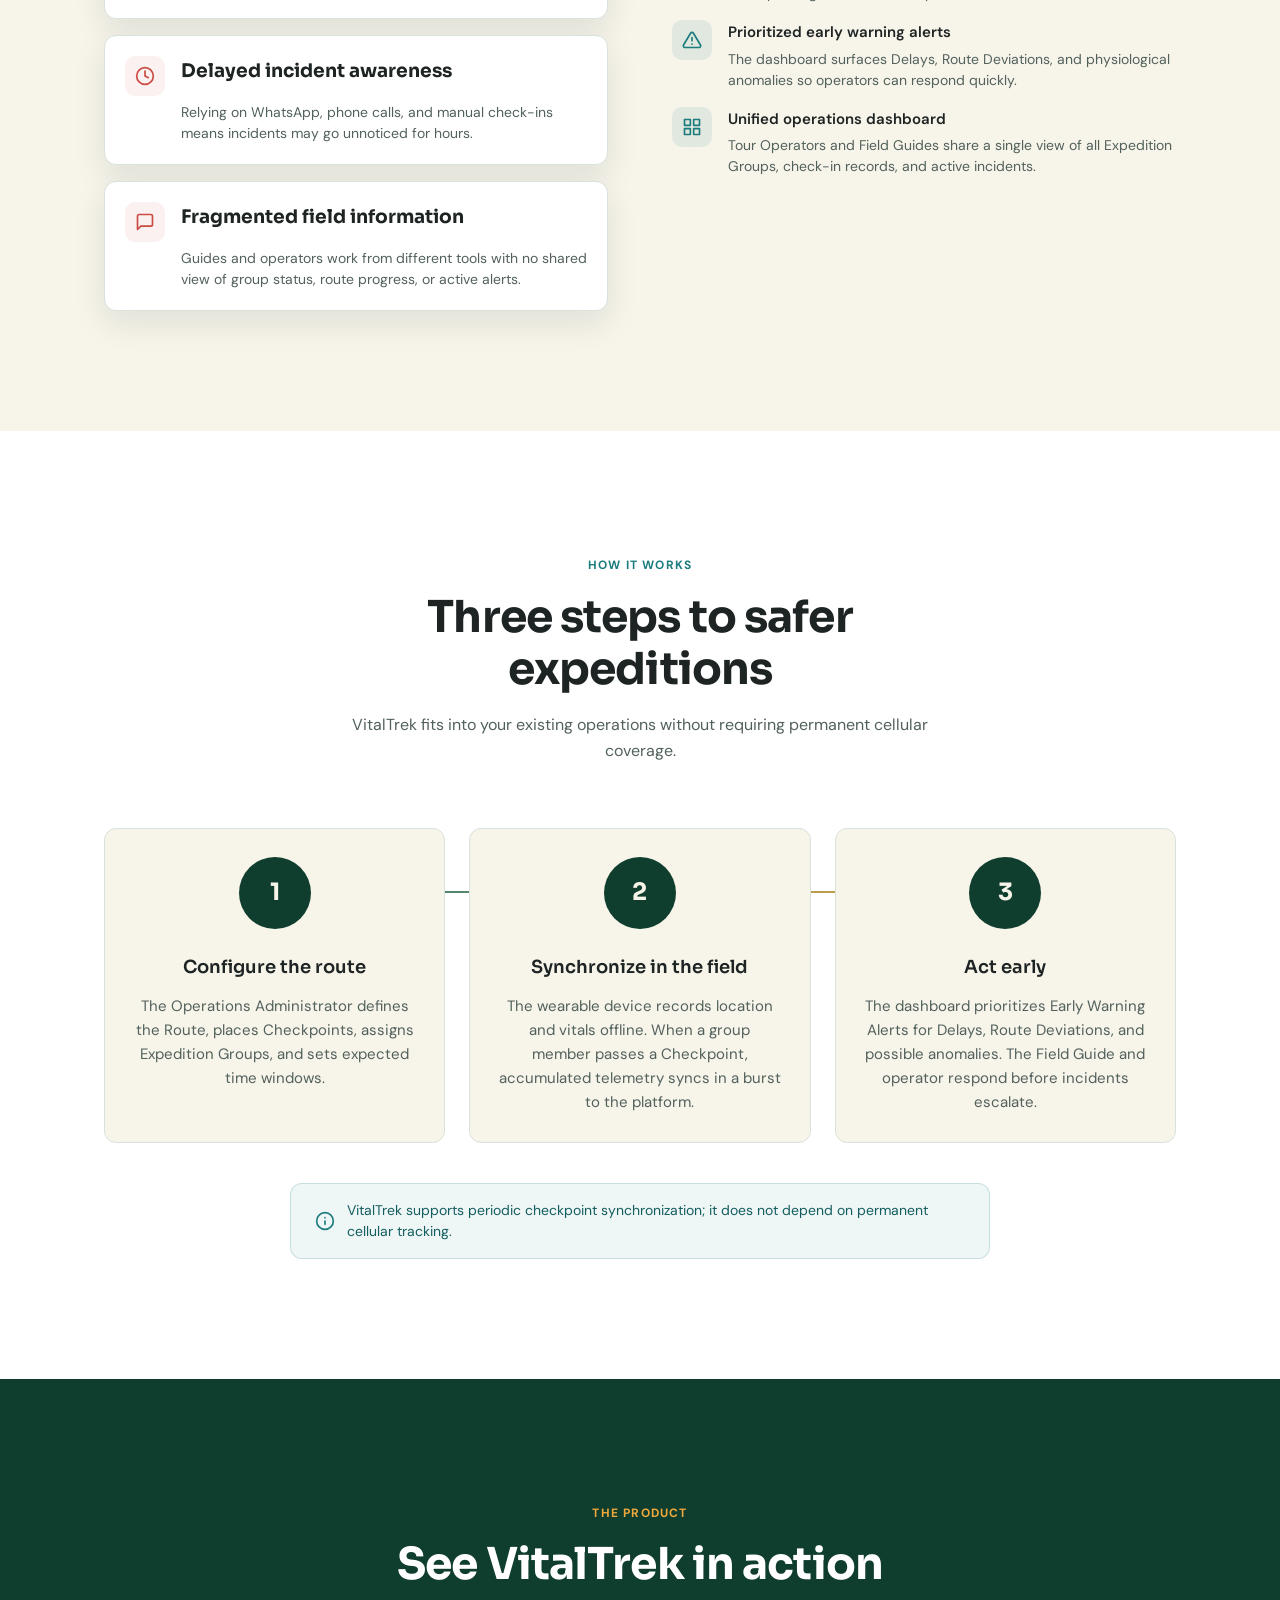
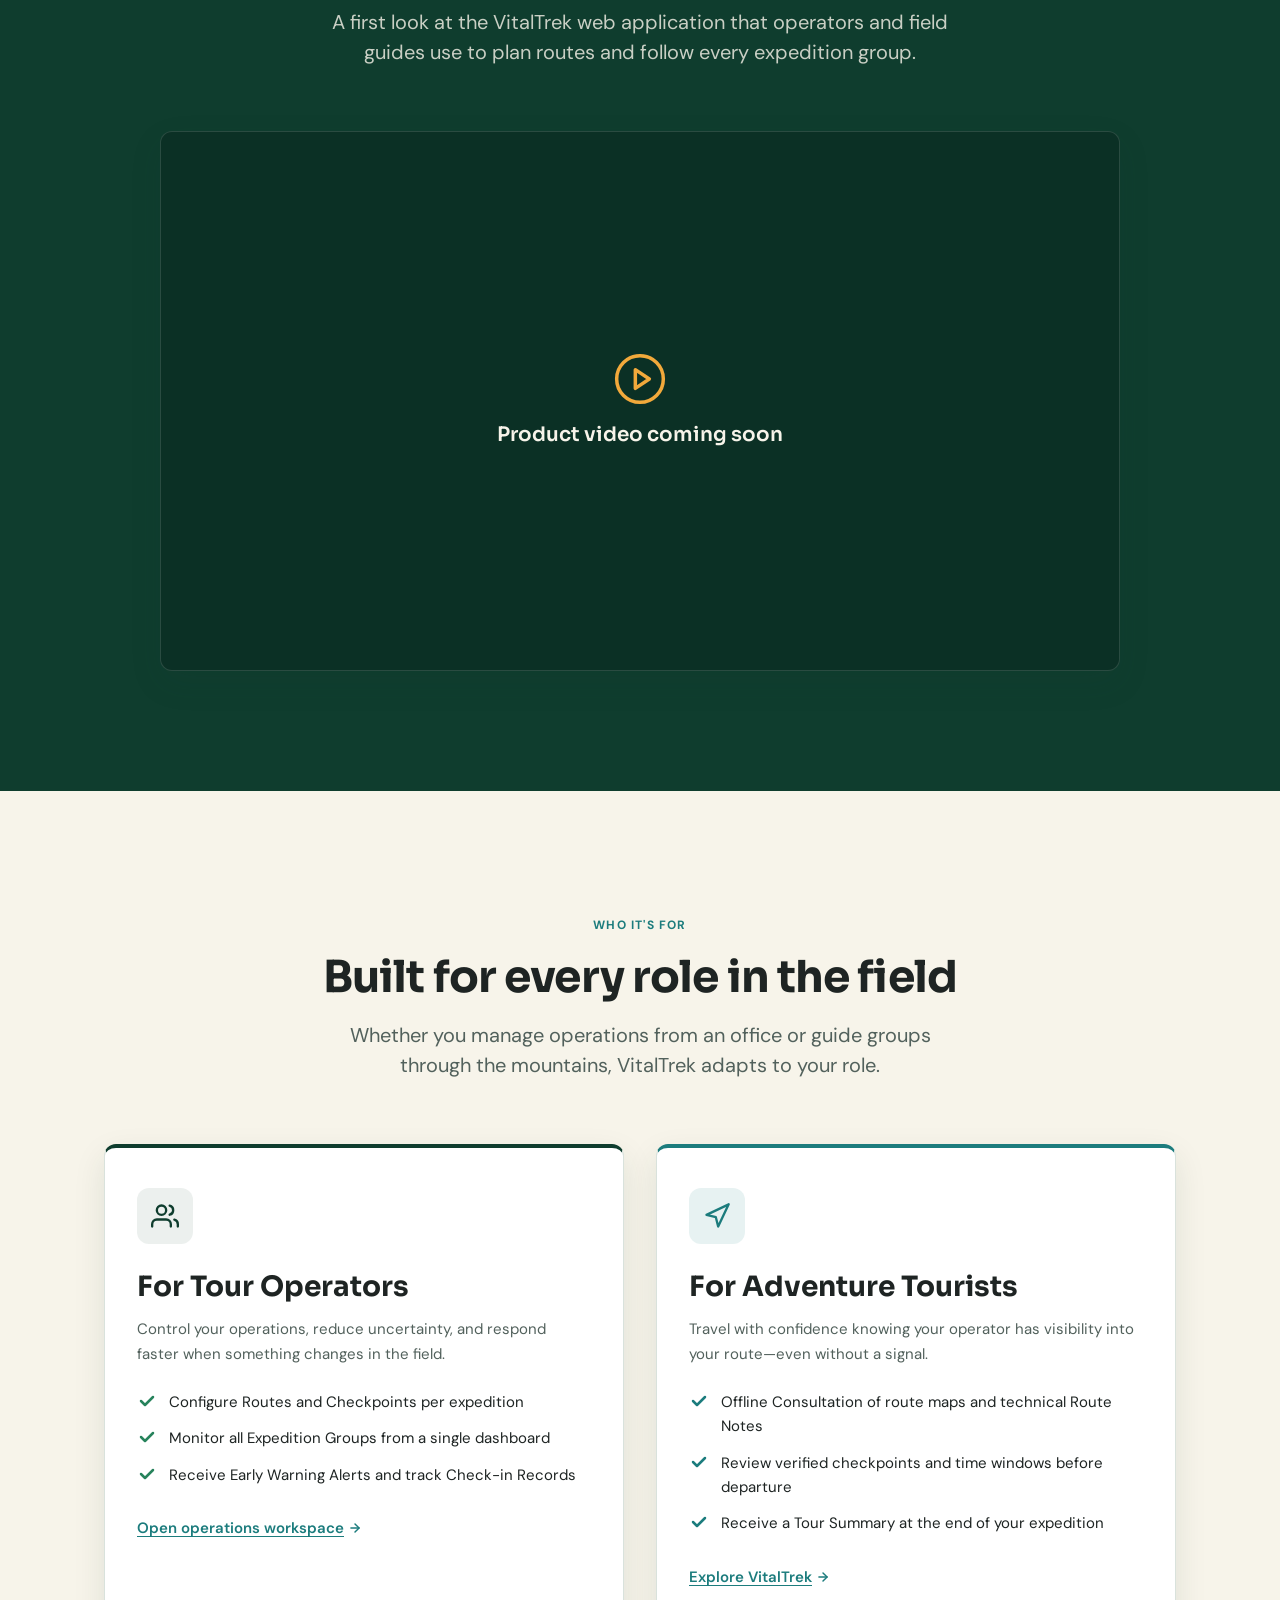
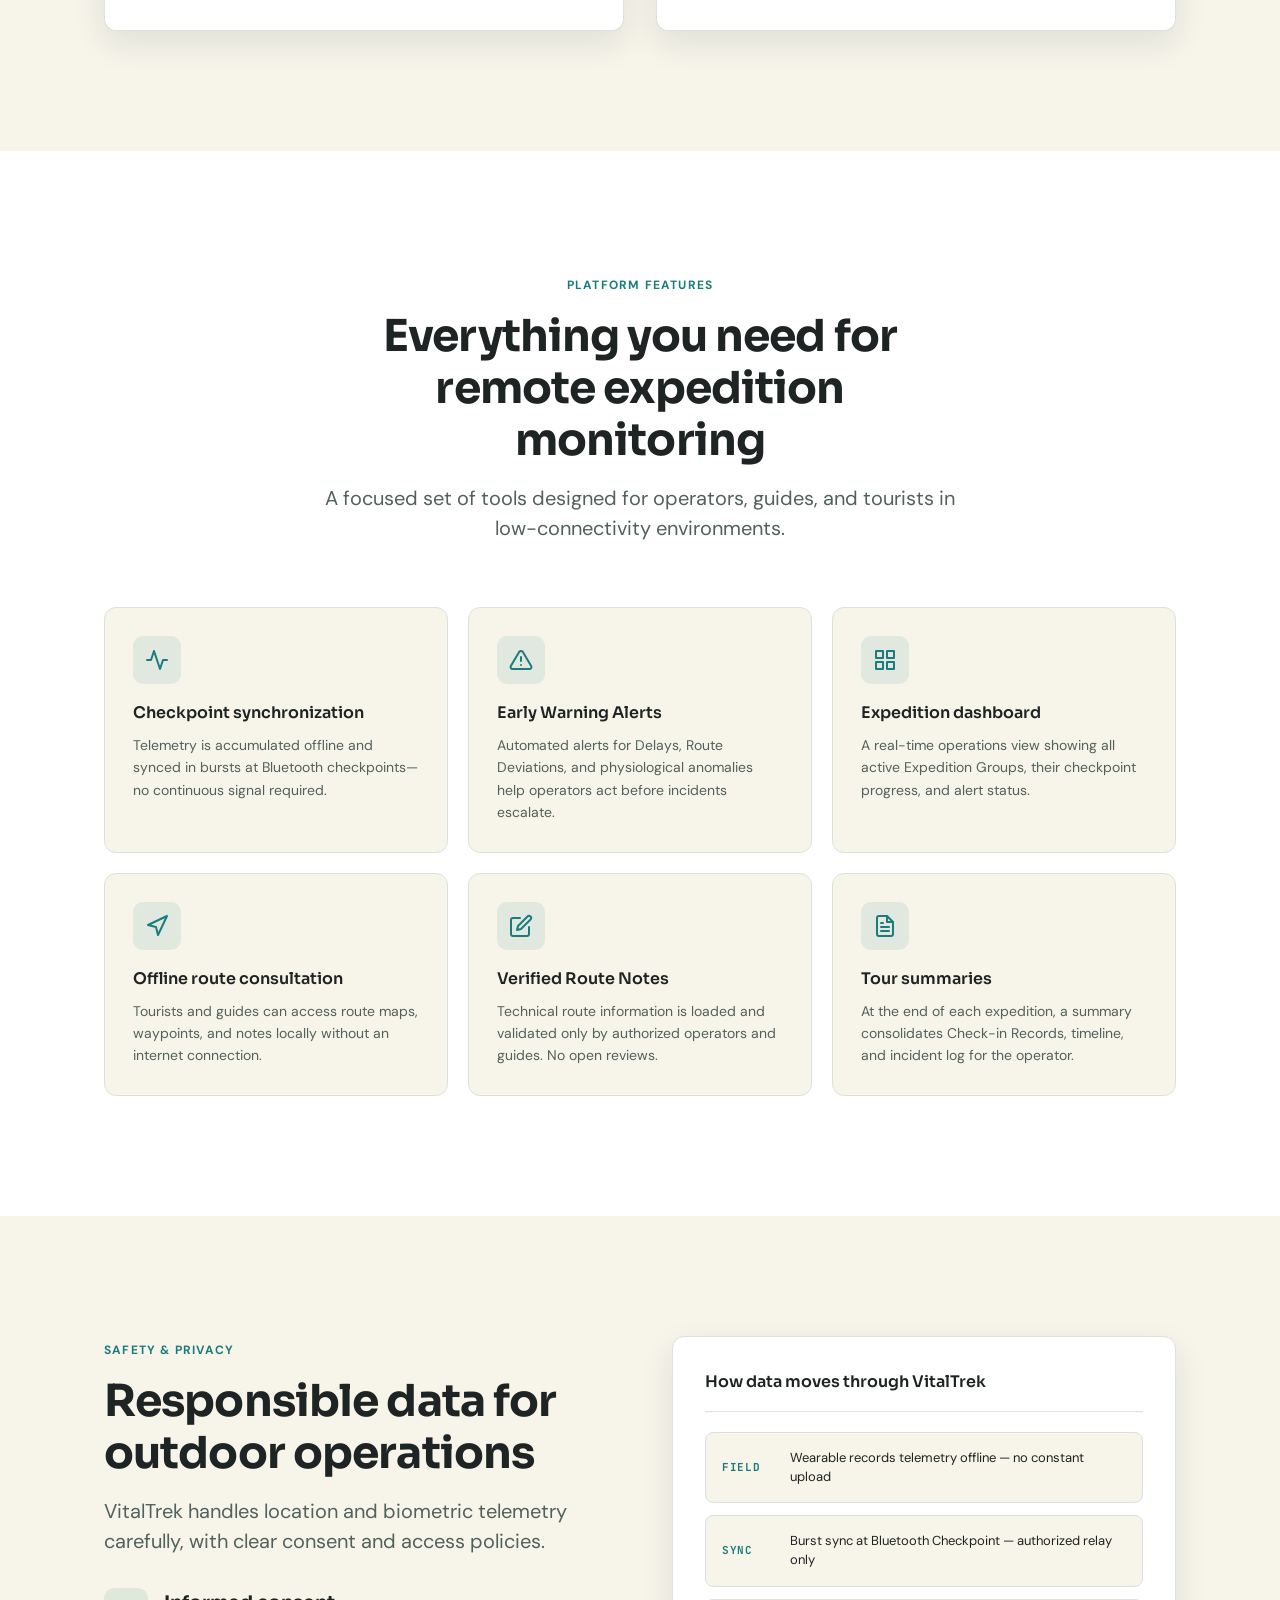
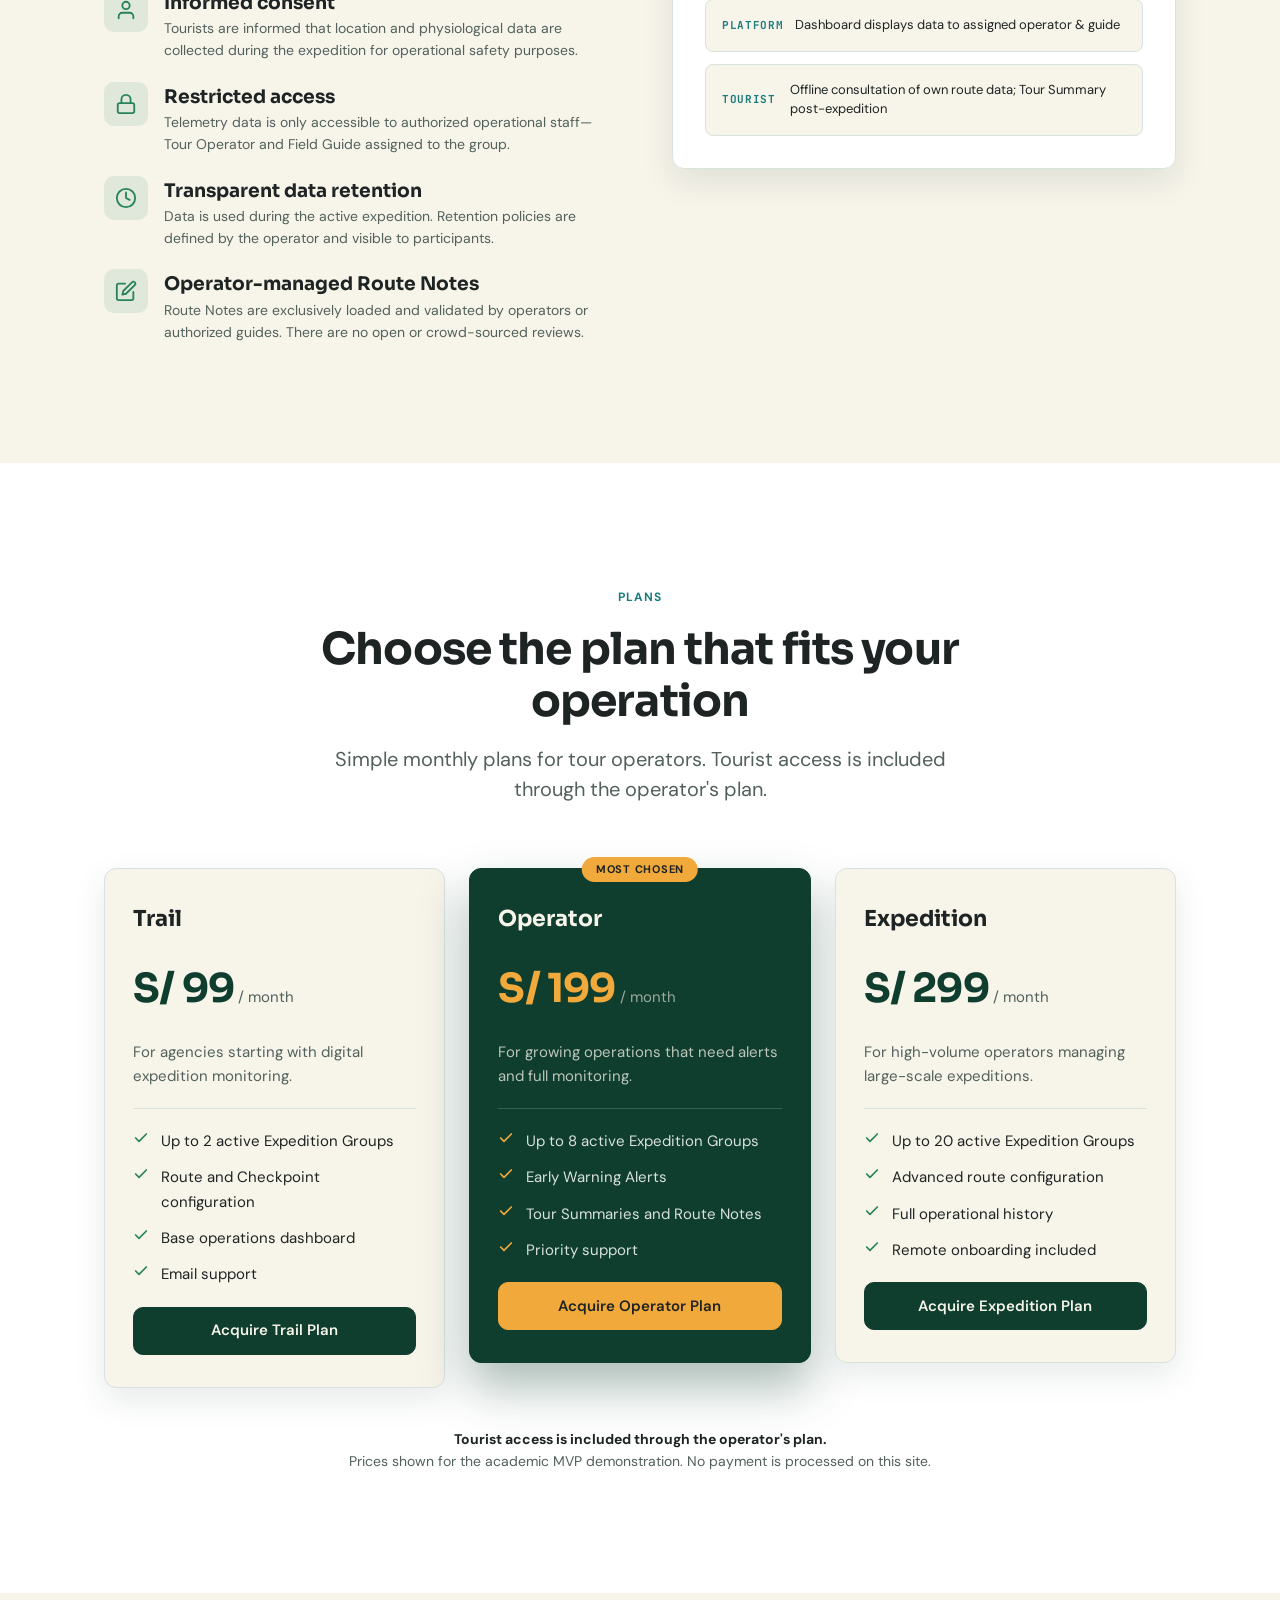
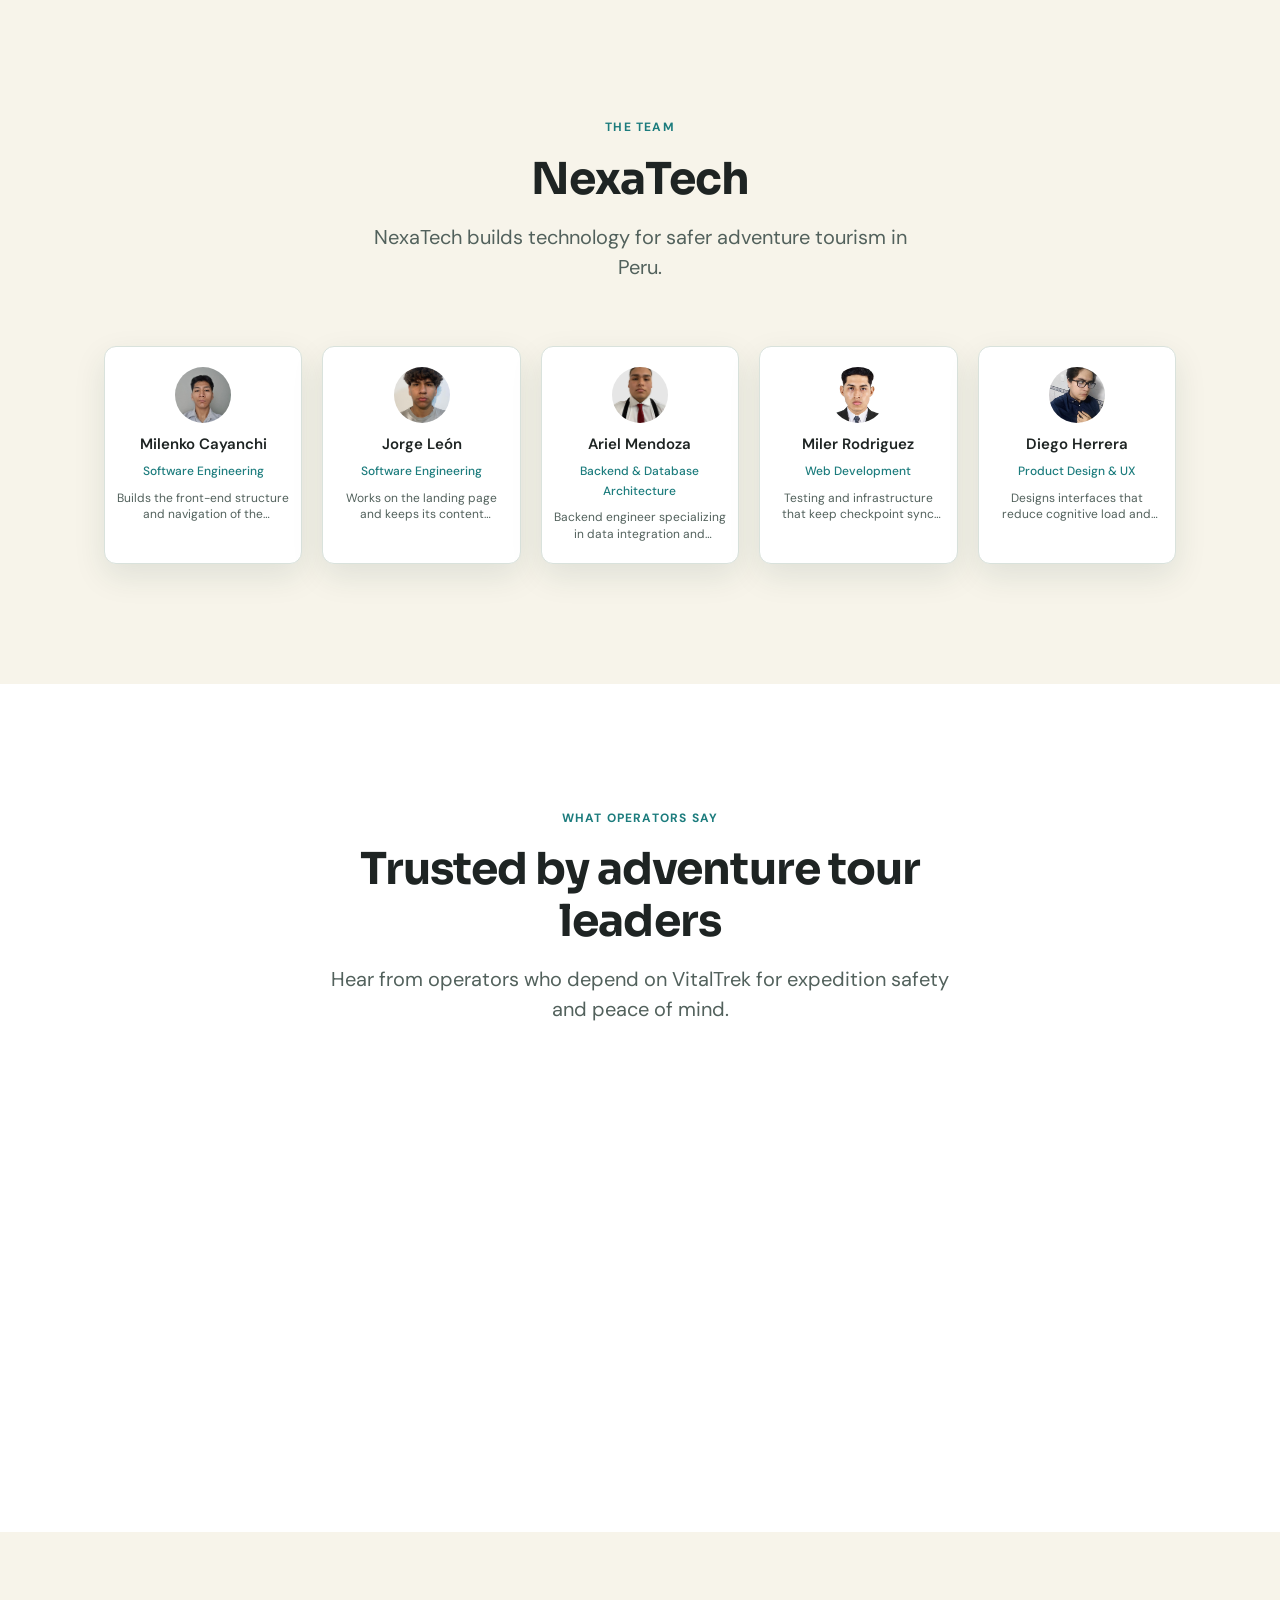
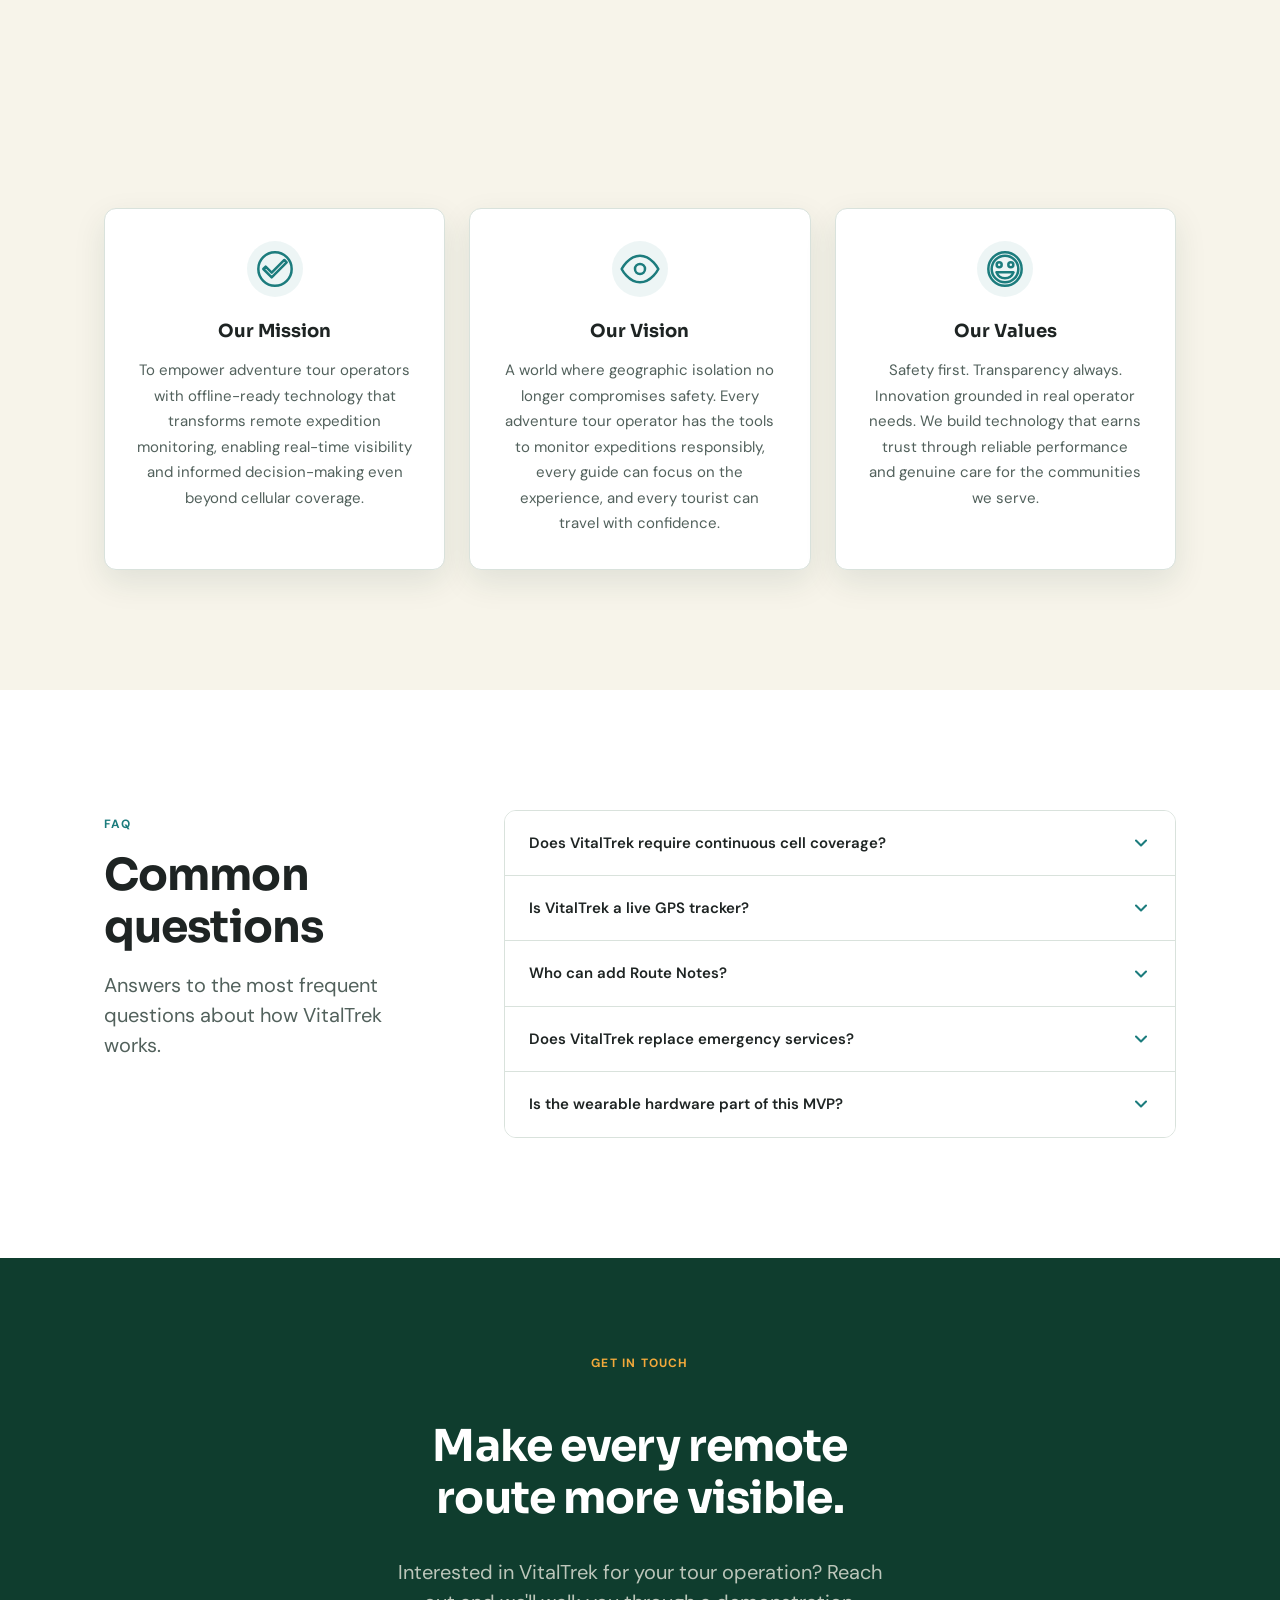
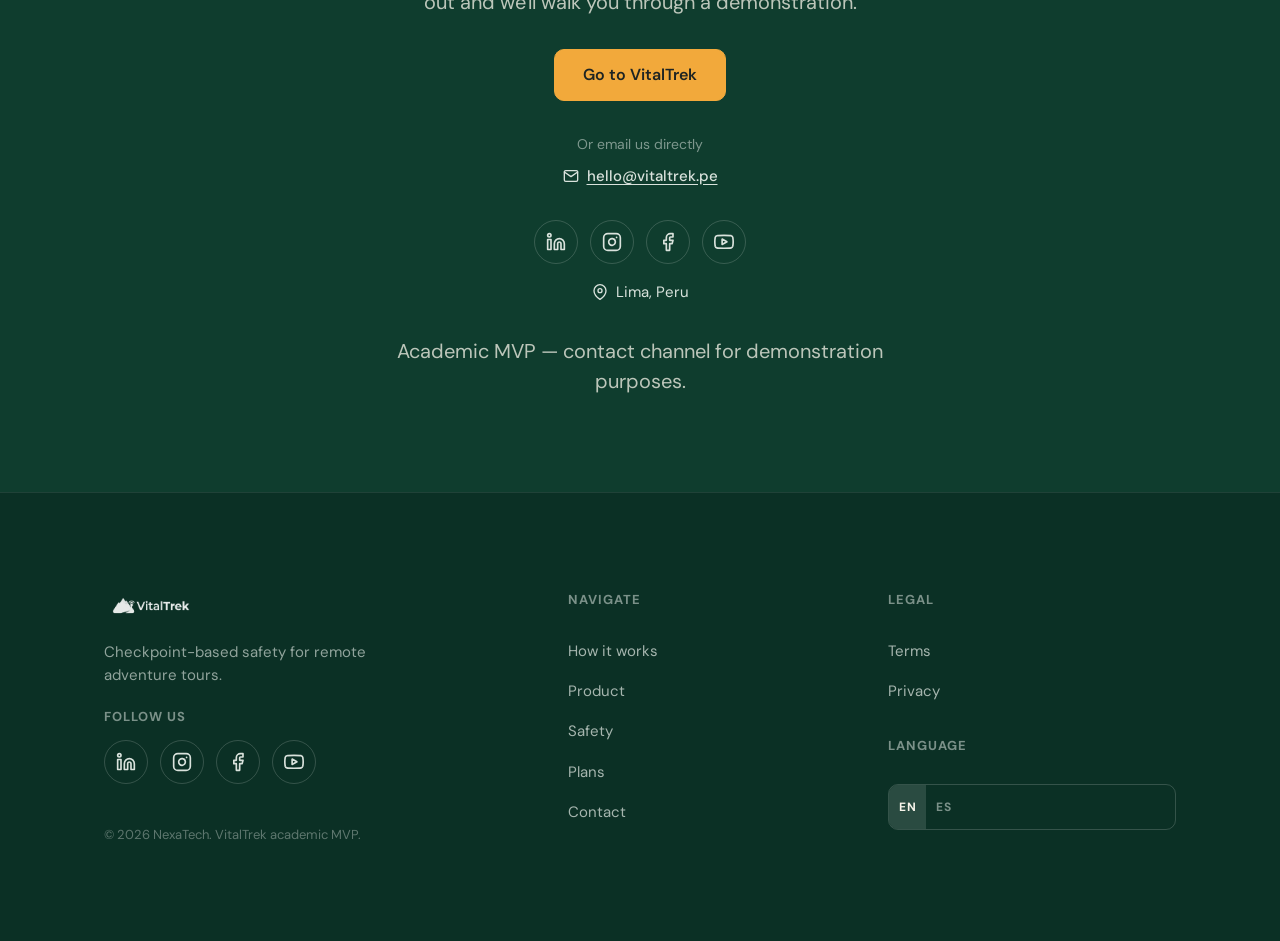
==== commit 57ad8965: "fix(links): update web app URL to current Vercel deployment Replace old web-applications-frsv6ksak-n" ====
--- a/index.html
+++ b/index.html
@@ -103,7 +103,7 @@
       </div>
 
       <!-- CTA button -->
-      <a href="https://web-applications-frsv6ksak-nexatech6.vercel.app/" class="btn btn--primary-light" data-app-path="/"
+      <a href="https://web-applications-vert.vercel.app/" class="btn btn--primary-light" data-app-path="/"
          target="_blank" rel="noopener noreferrer" data-i18n="navGetStarted">Get Started</a>
 
       <!-- Hamburger -->
@@ -127,7 +127,7 @@
   <a href="#plans" data-i18n="navPlans">Plans</a>
   <a href="#about" data-i18n="navAbout">About Us</a>
   <a href="#faq" data-i18n="navFAQ">FAQ</a>
-  <a href="https://web-applications-frsv6ksak-nexatech6.vercel.app/" class="btn btn--primary-light" data-app-path="/"
+  <a href="https://web-applications-vert.vercel.app/" class="btn btn--primary-light" data-app-path="/"
      target="_blank" rel="noopener noreferrer" data-i18n="navGetStarted">Get Started</a>
   <div class="lang-toggle" role="group" aria-label="Select language">
     <button class="lang-btn is-active" data-lang="en" aria-pressed="true" data-i18n="langEN">EN</button>
@@ -158,7 +158,7 @@
         </p>
 
         <div class="hero-ctas">
-          <a href="https://web-applications-frsv6ksak-nexatech6.vercel.app/" class="btn btn--primary-dark btn--hero" data-app-path="/"
+          <a href="https://web-applications-vert.vercel.app/" class="btn btn--primary-dark btn--hero" data-app-path="/"
              target="_blank" rel="noopener noreferrer" data-i18n="heroCTAPrimary">Get Started</a>
           <a href="#how-it-works" class="btn btn--secondary-dark btn--hero" data-i18n="heroCTASecondary">Learn How It Works</a>
         </div>
@@ -625,7 +625,7 @@
               <span data-i18n="operatorBenefit3">Receive Early Warning Alerts and track Check-in Records</span>
             </li>
           </ul>
-          <a href="https://web-applications-frsv6ksak-nexatech6.vercel.app/operations" class="text-link" data-app-path="/operations"
+          <a href="https://web-applications-vert.vercel.app/operations" class="text-link" data-app-path="/operations"
              target="_blank" rel="noopener noreferrer">
             <span data-i18n="operatorCTA">Open operations workspace</span>
             <svg width="14" height="14" viewBox="0 0 24 24" fill="none" stroke="currentColor" stroke-width="2.5"
@@ -670,7 +670,7 @@
               <span data-i18n="touristBenefit3">Receive a Tour Summary at the end of your expedition</span>
             </li>
           </ul>
-          <a href="https://web-applications-frsv6ksak-nexatech6.vercel.app/" class="text-link" data-app-path="/"
+          <a href="https://web-applications-vert.vercel.app/" class="text-link" data-app-path="/"
              target="_blank" rel="noopener noreferrer">
             <span data-i18n="touristCTA">Explore VitalTrek</span>
             <svg width="14" height="14" viewBox="0 0 24 24" fill="none" stroke="currentColor" stroke-width="2.5"
@@ -1313,7 +1313,7 @@
       <h2 id="contact-h2" data-i18n="contactH2">Make every remote route more visible.</h2>
       <p data-i18n="contactLead">Interested in VitalTrek for your tour operation? Reach out and we'll walk you through
         a demonstration.</p>
-      <a href="https://web-applications-frsv6ksak-nexatech6.vercel.app/" class="btn btn--primary-dark btn--hero" data-app-path="/"
+      <a href="https://web-applications-vert.vercel.app/" class="btn btn--primary-dark btn--hero" data-app-path="/"
          target="_blank" rel="noopener noreferrer" data-i18n="contactCTA">Go to VitalTrek</a>
       <div>
         <p style="font-size: 0.875rem; color: rgba(217,226,220,0.55); margin-bottom: 0.5rem;"
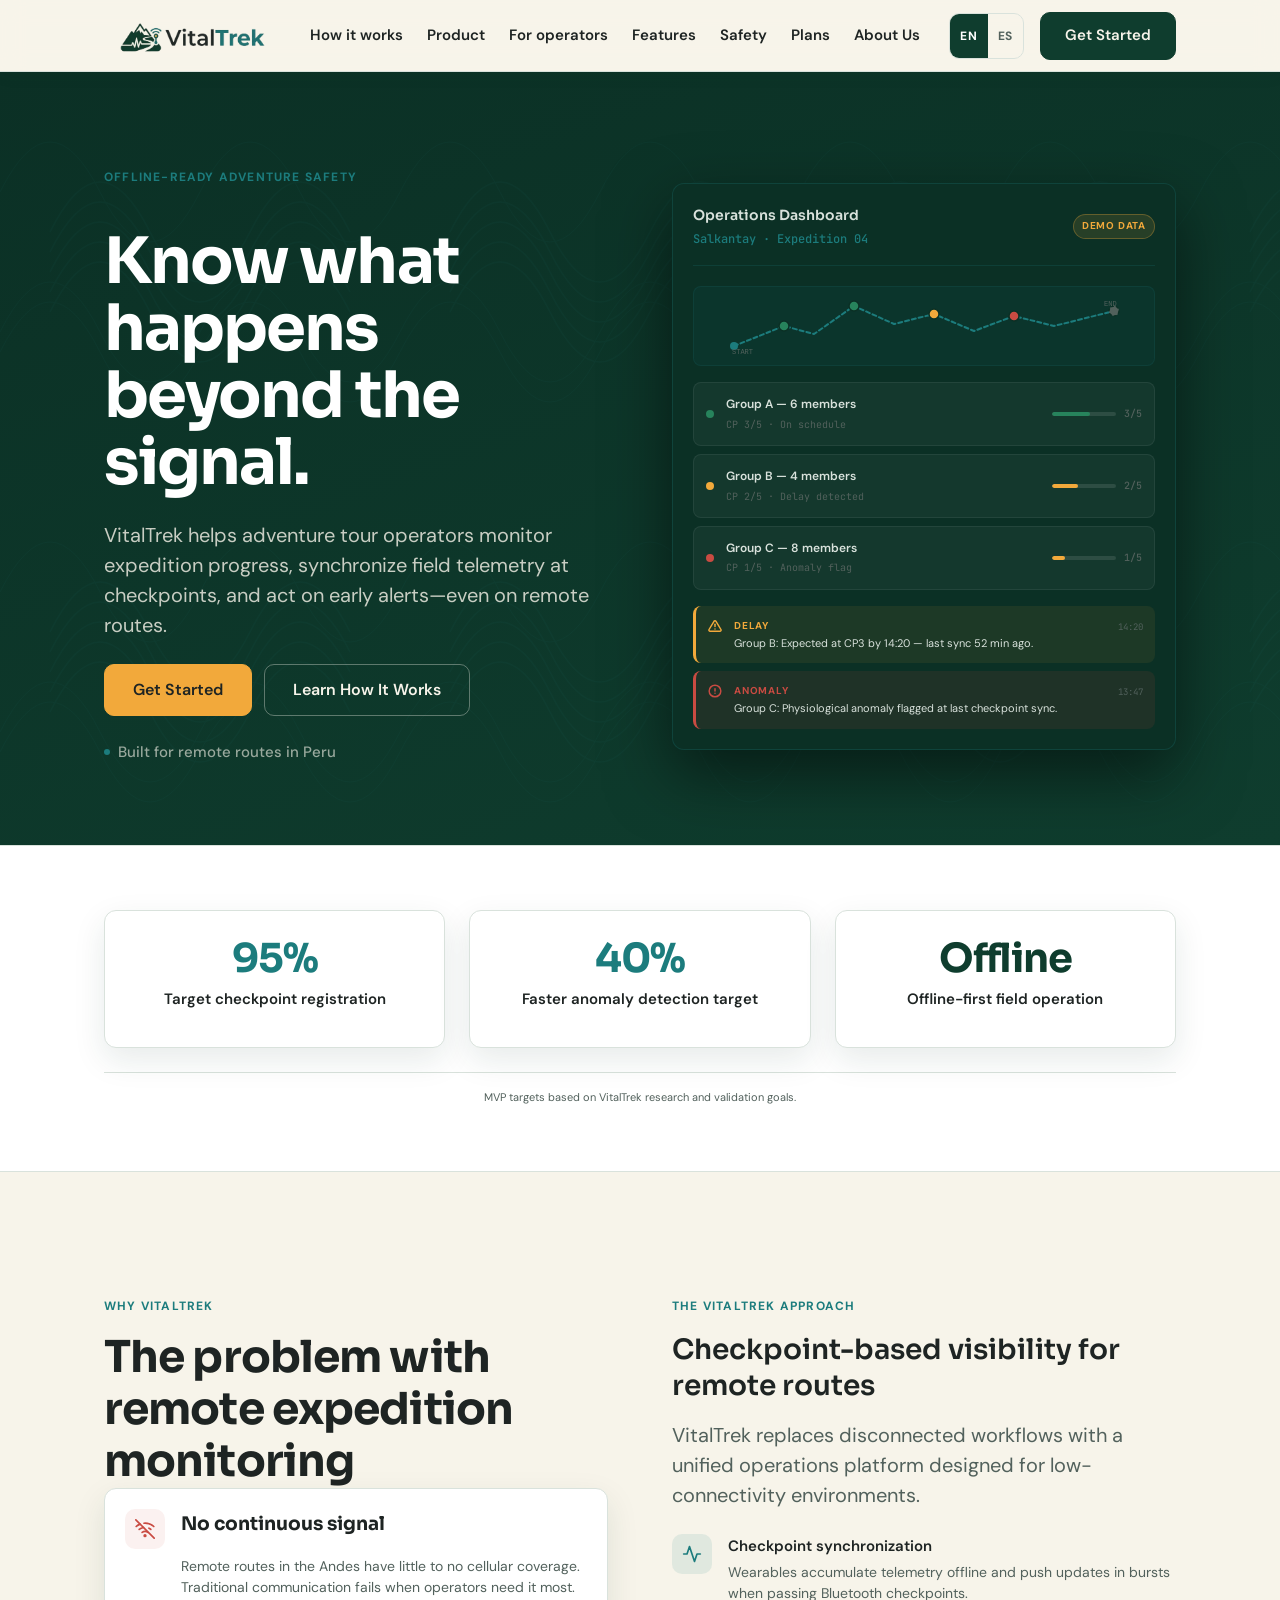
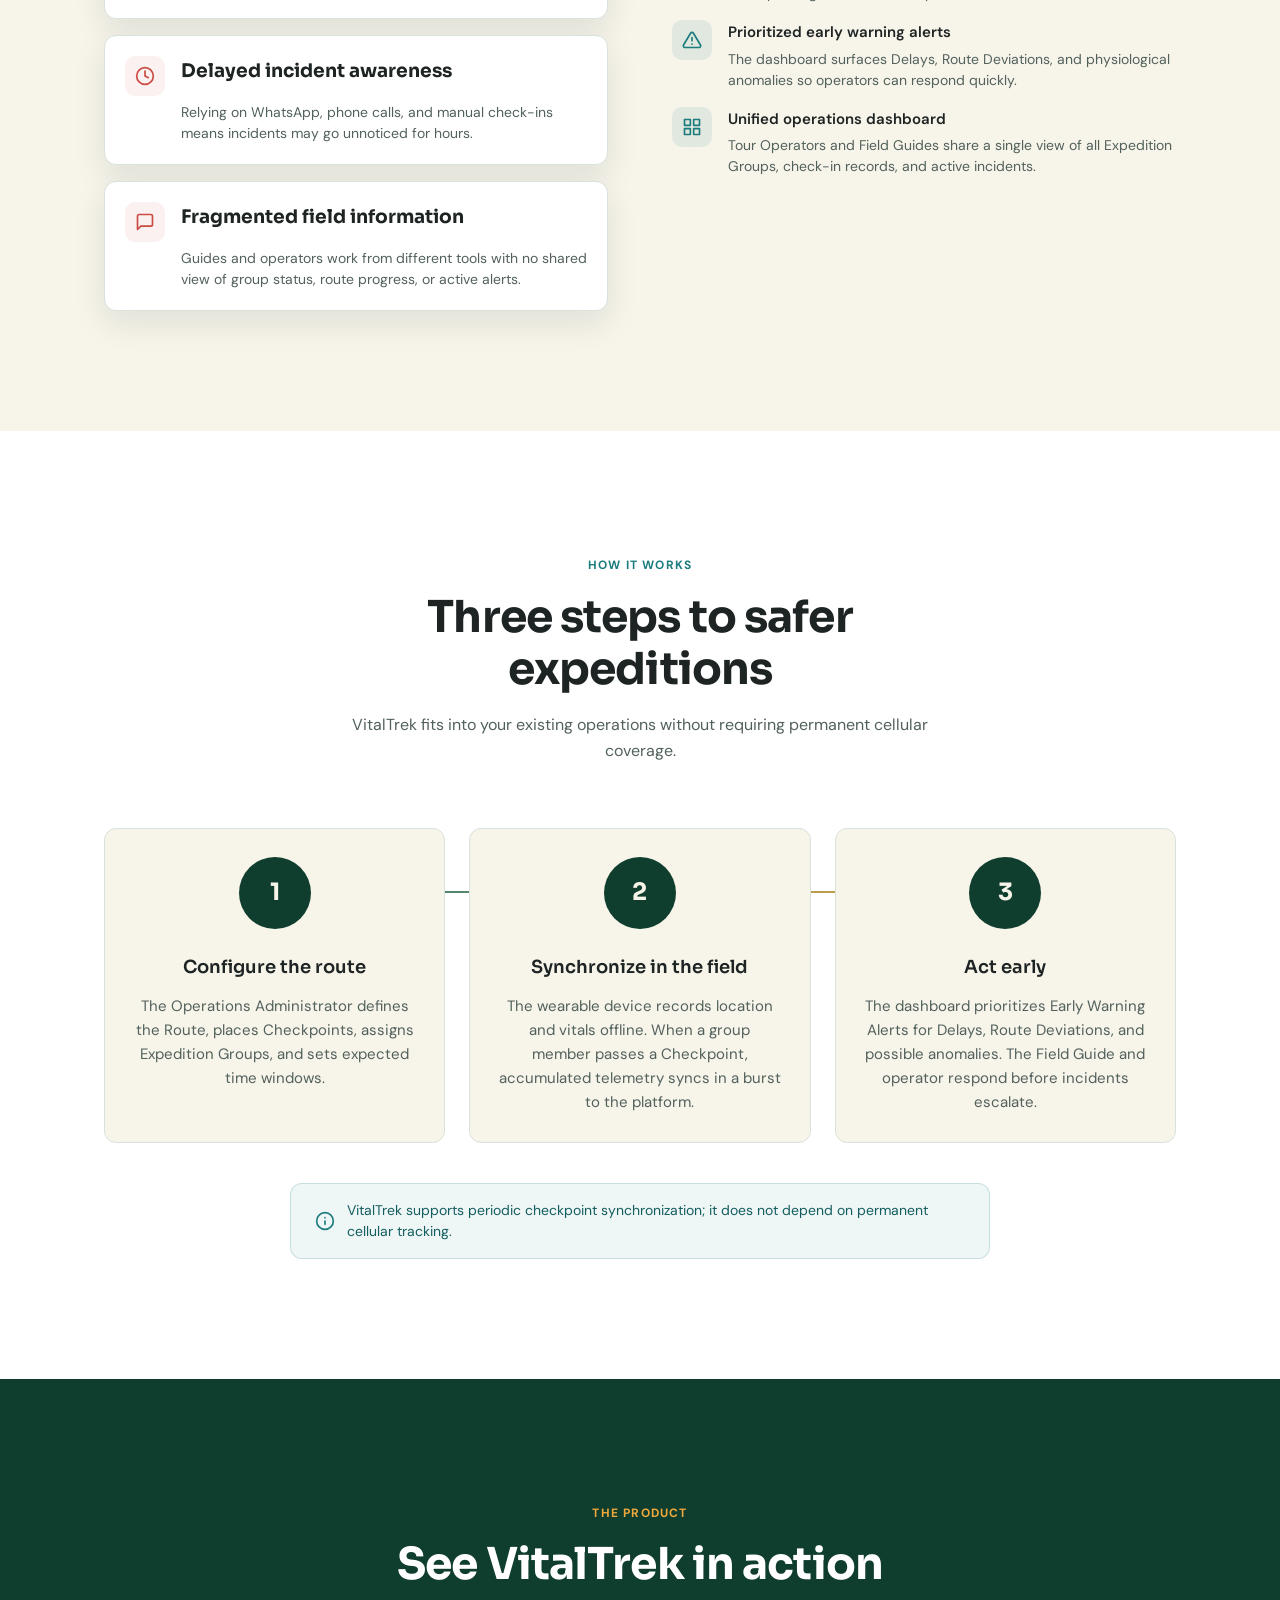
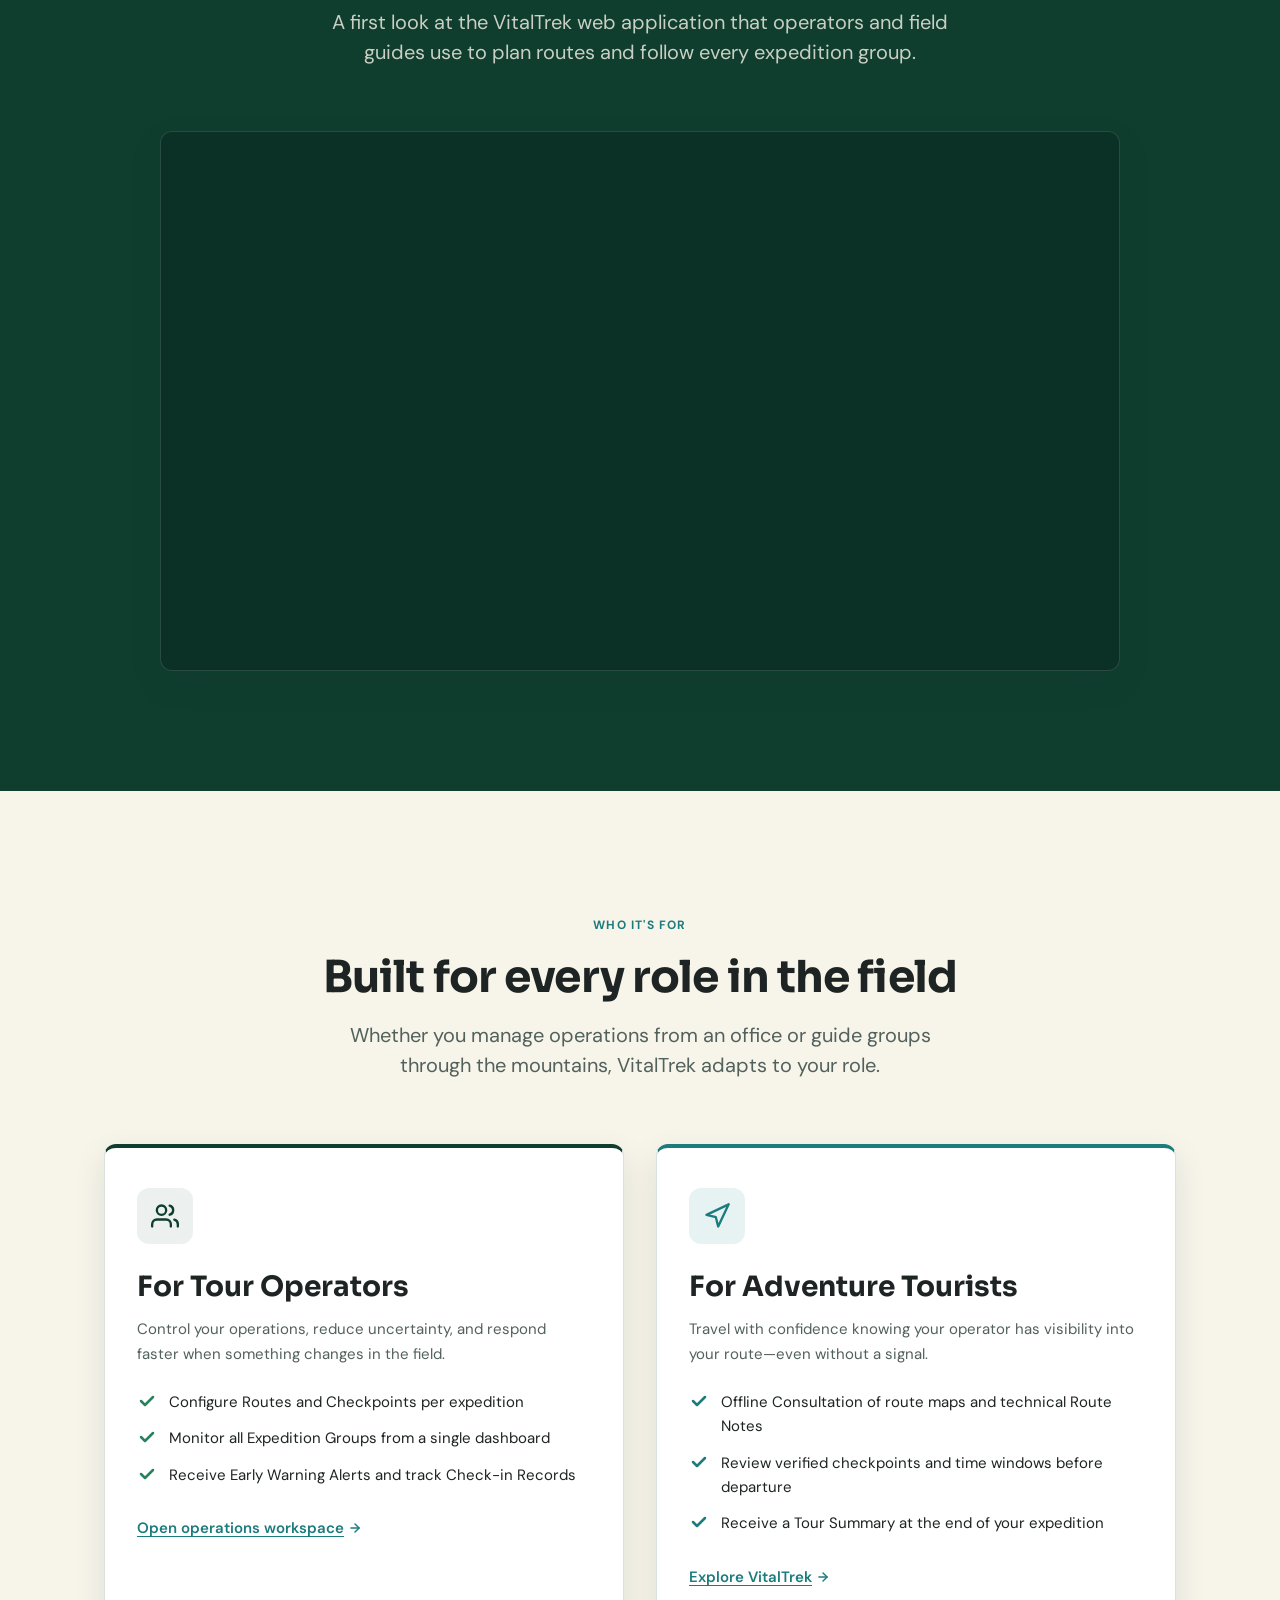
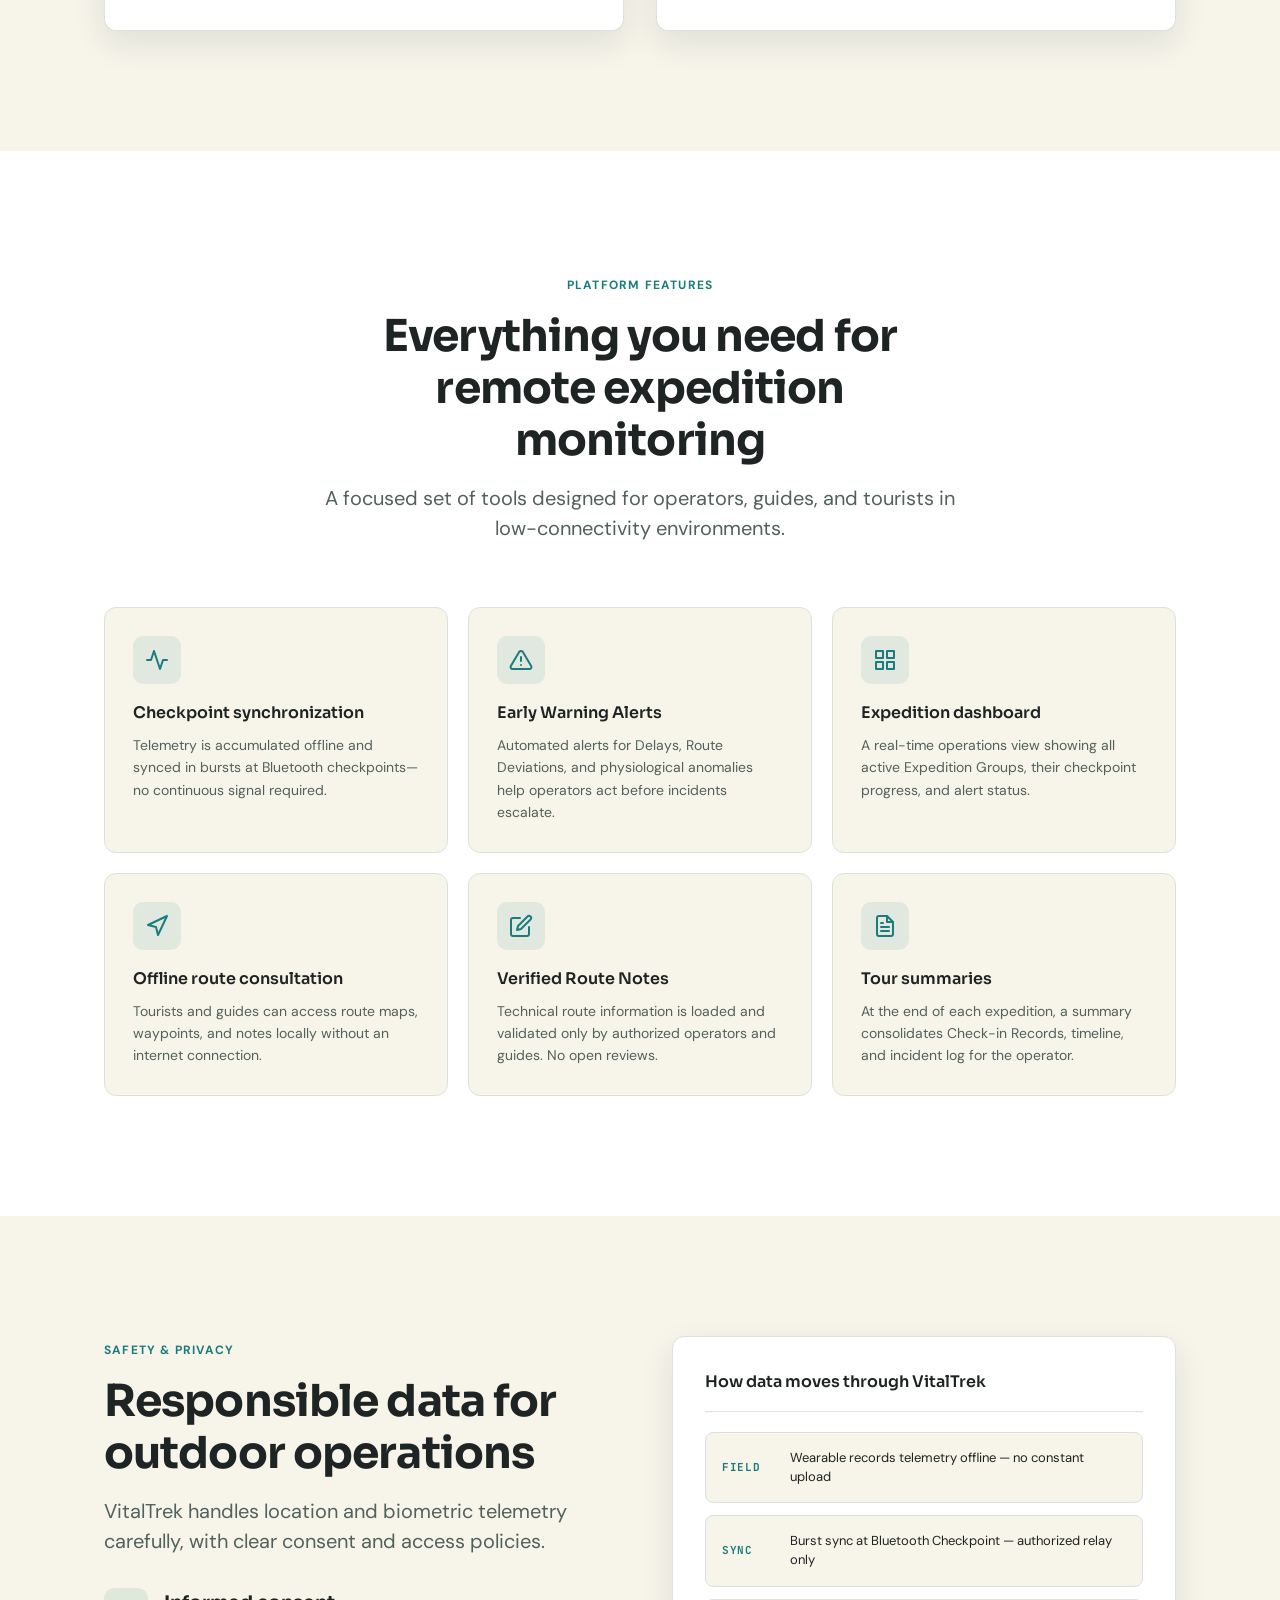
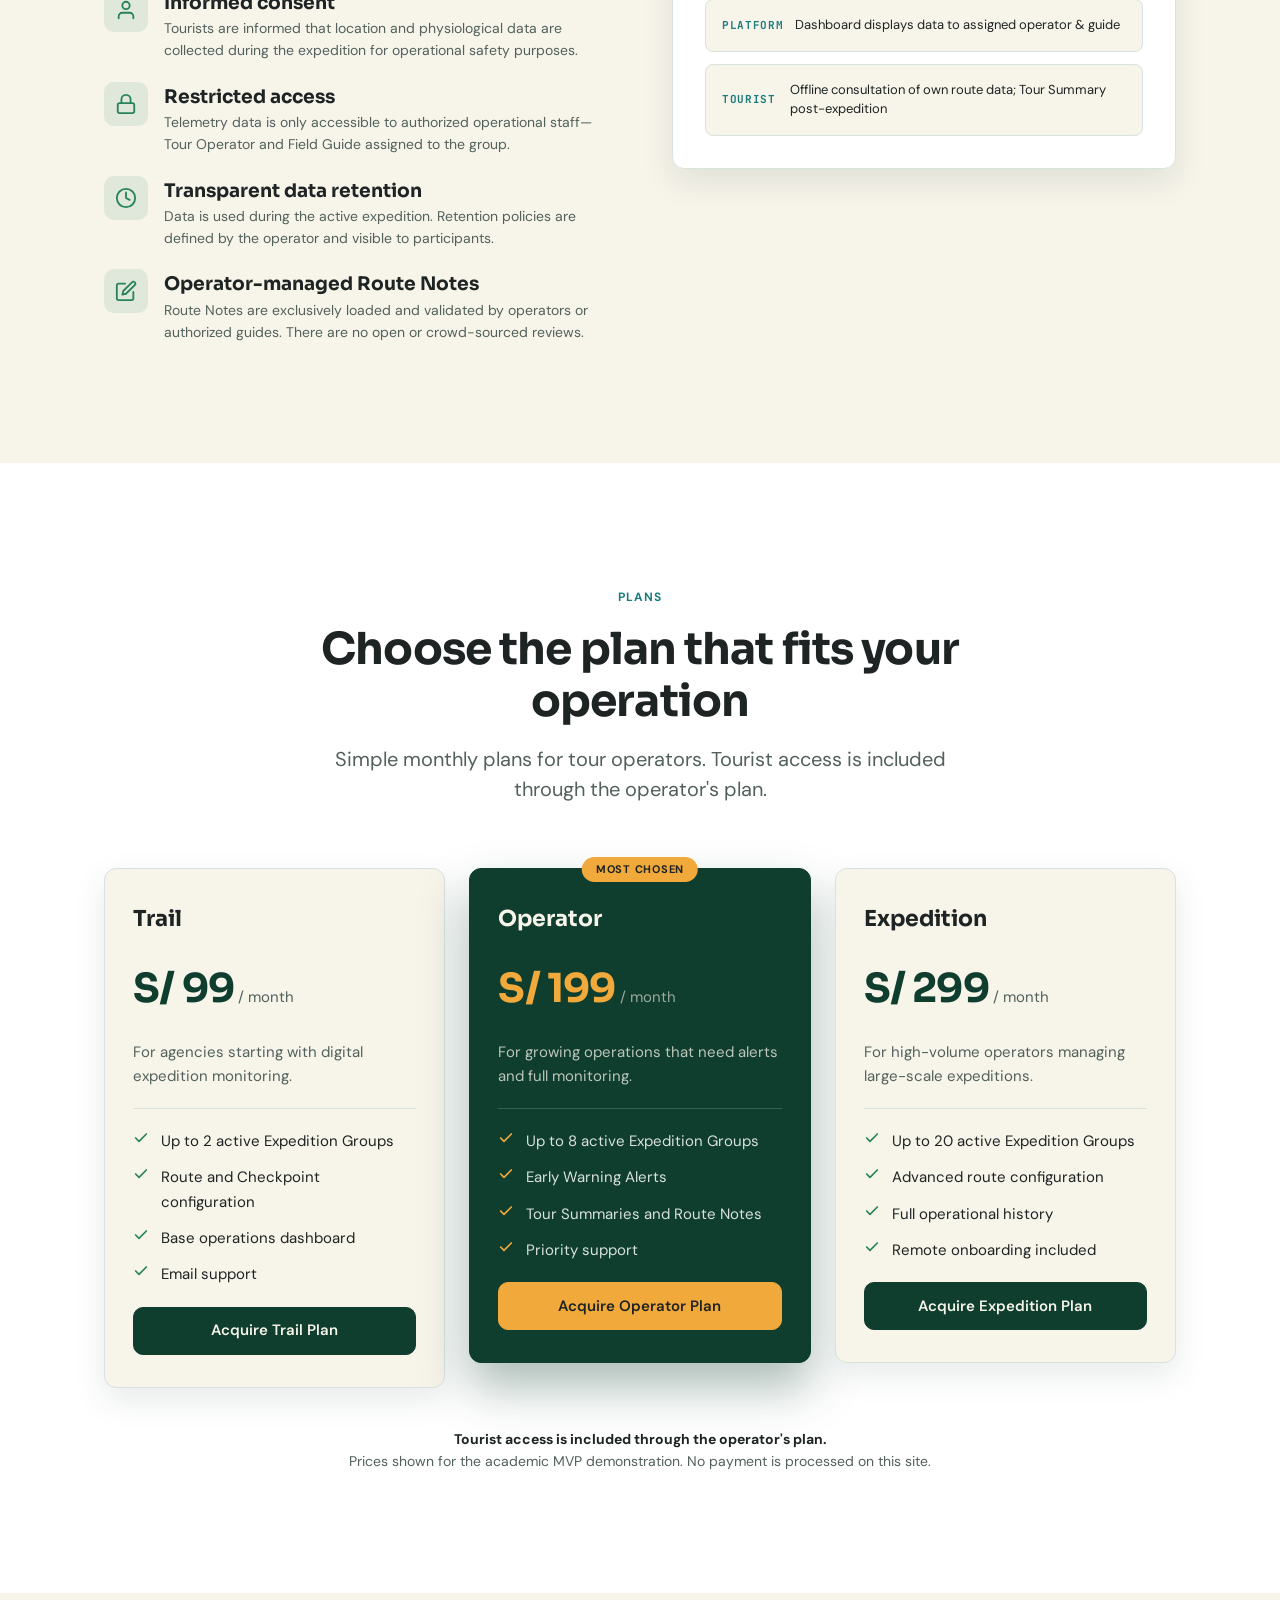
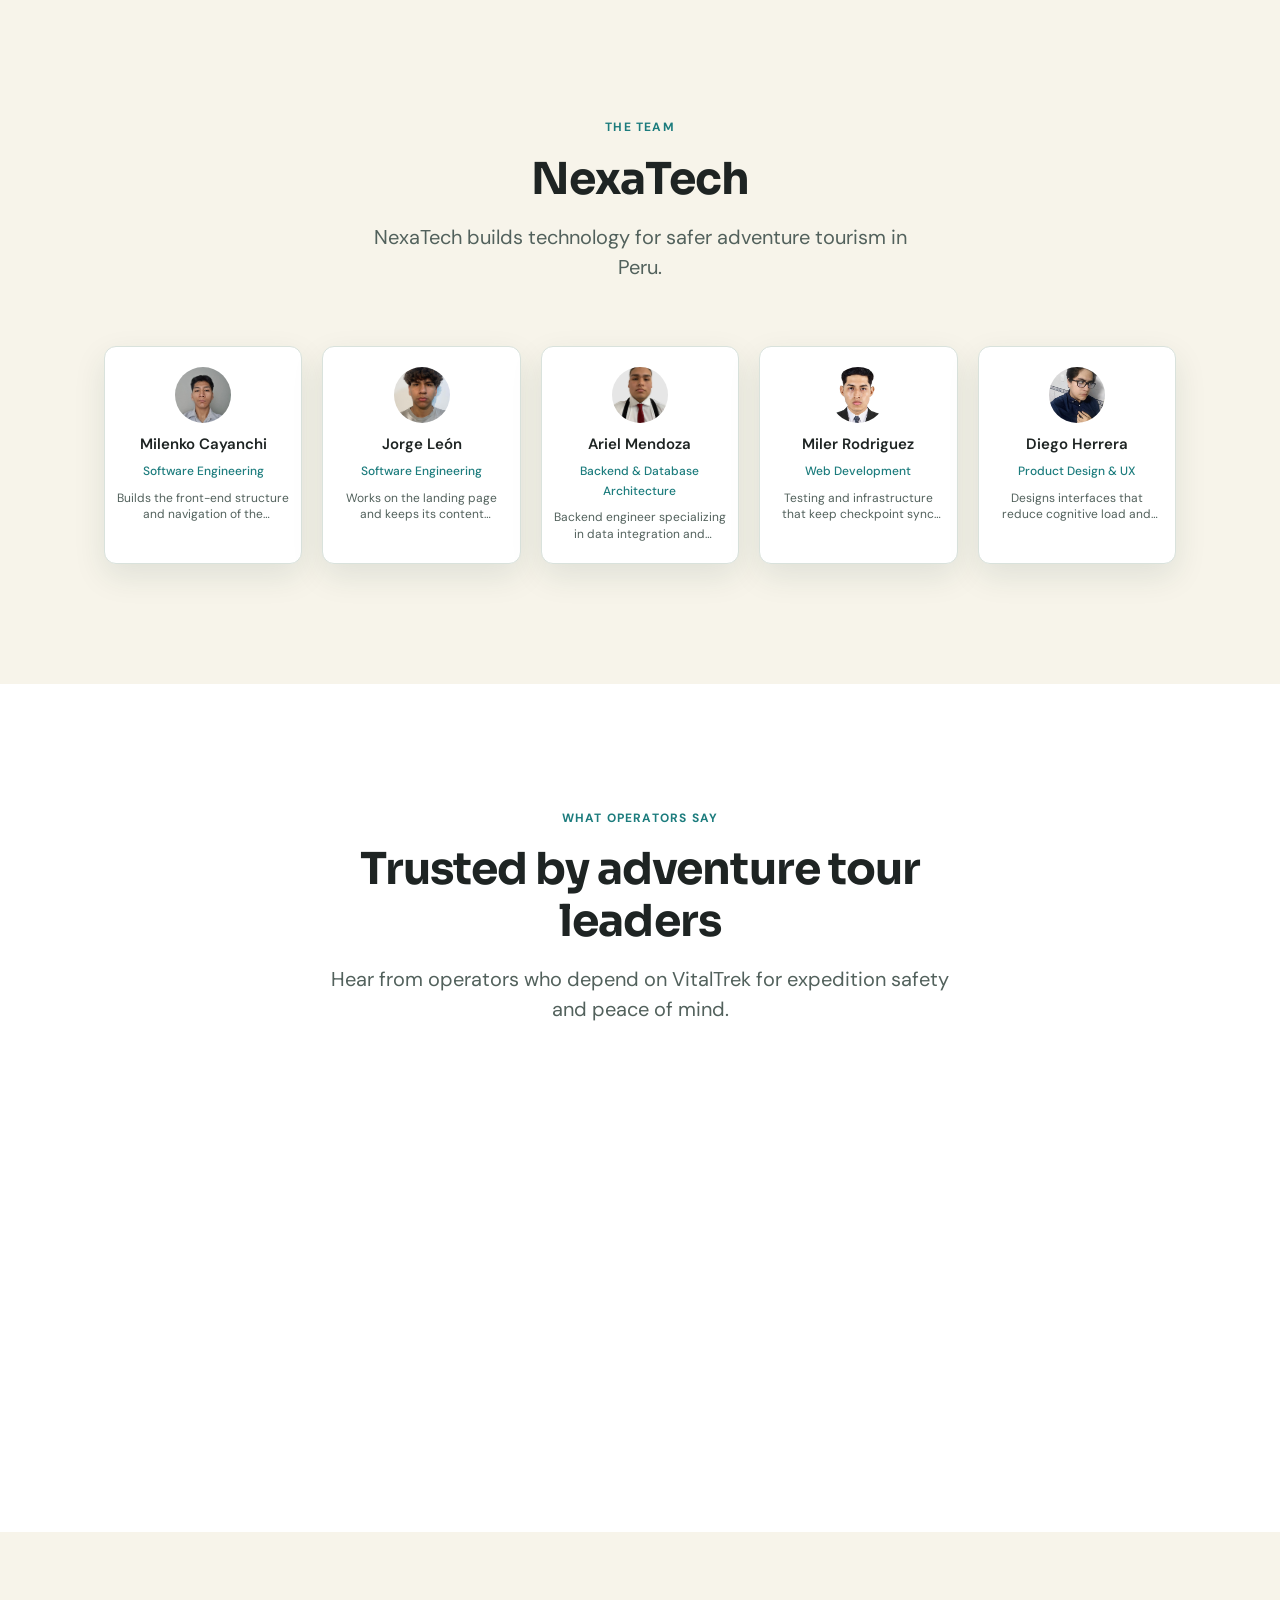
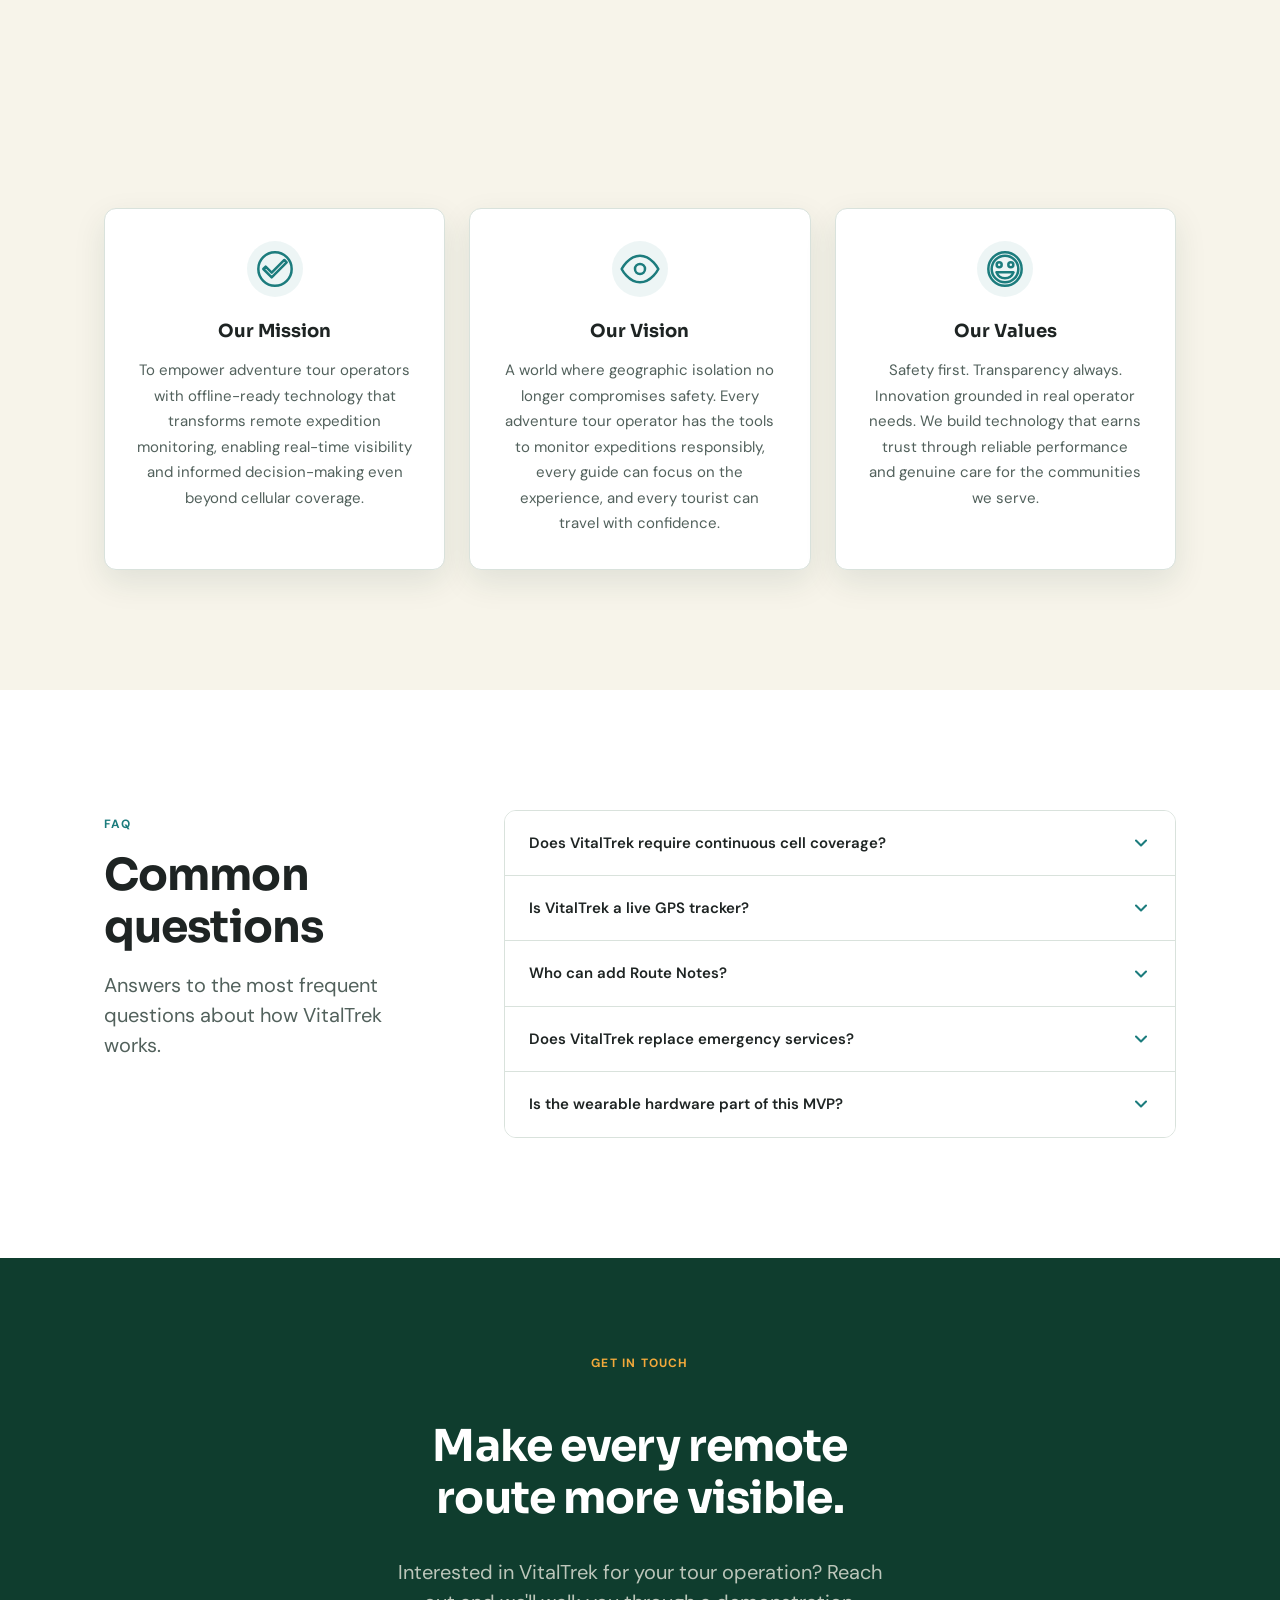
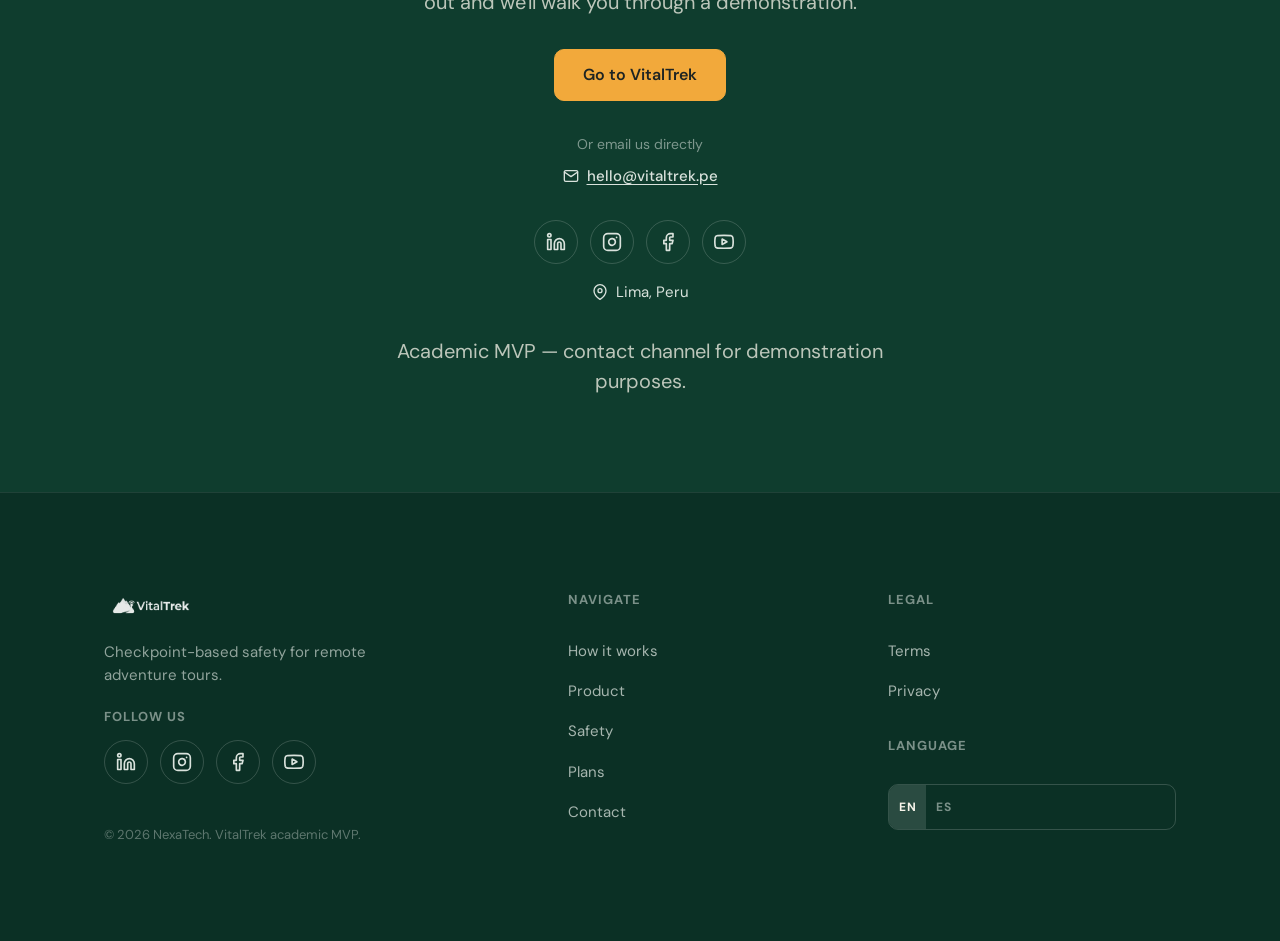
==== commit 415b8afb: "feat(product): embed About-the-Product YouTube video" ====
--- a/index.html
+++ b/index.html
@@ -517,29 +517,13 @@
 
       <!-- About-the-Product video (16:9) -->
       <div class="product-video reveal">
-        <!--
-          To publish the video:
-          1. Replace YOUTUBE_VIDEO_ID below with the ID of the YouTube video
-             (the part after "watch?v=", e.g. https://www.youtube.com/watch?v=YOUTUBE_VIDEO_ID).
-          2. Uncomment the <iframe>.
-          3. Delete the .product-video-placeholder block below it.
-
         <iframe class="product-video-frame"
-                src="https://www.youtube-nocookie.com/embed/YOUTUBE_VIDEO_ID"
+                src="https://www.youtube-nocookie.com/embed/dLyAscgf9Uw"
                 title="VitalTrek — About the Product"
                 loading="lazy"
                 allow="accelerometer; clipboard-write; encrypted-media; gyroscope; picture-in-picture; web-share"
                 referrerpolicy="strict-origin-when-cross-origin"
                 allowfullscreen></iframe>
-        -->
-        <div class="product-video-placeholder">
-          <svg width="56" height="56" viewBox="0 0 24 24" fill="none" stroke="currentColor" stroke-width="1.5"
-               stroke-linecap="round" stroke-linejoin="round" aria-hidden="true">
-            <circle cx="12" cy="12" r="10" />
-            <polygon points="10 8 16 12 10 16 10 8" />
-          </svg>
-          <p data-i18n="productVideoPlaceholder">Product video coming soon</p>
-        </div>
       </div>
 
       <!--
